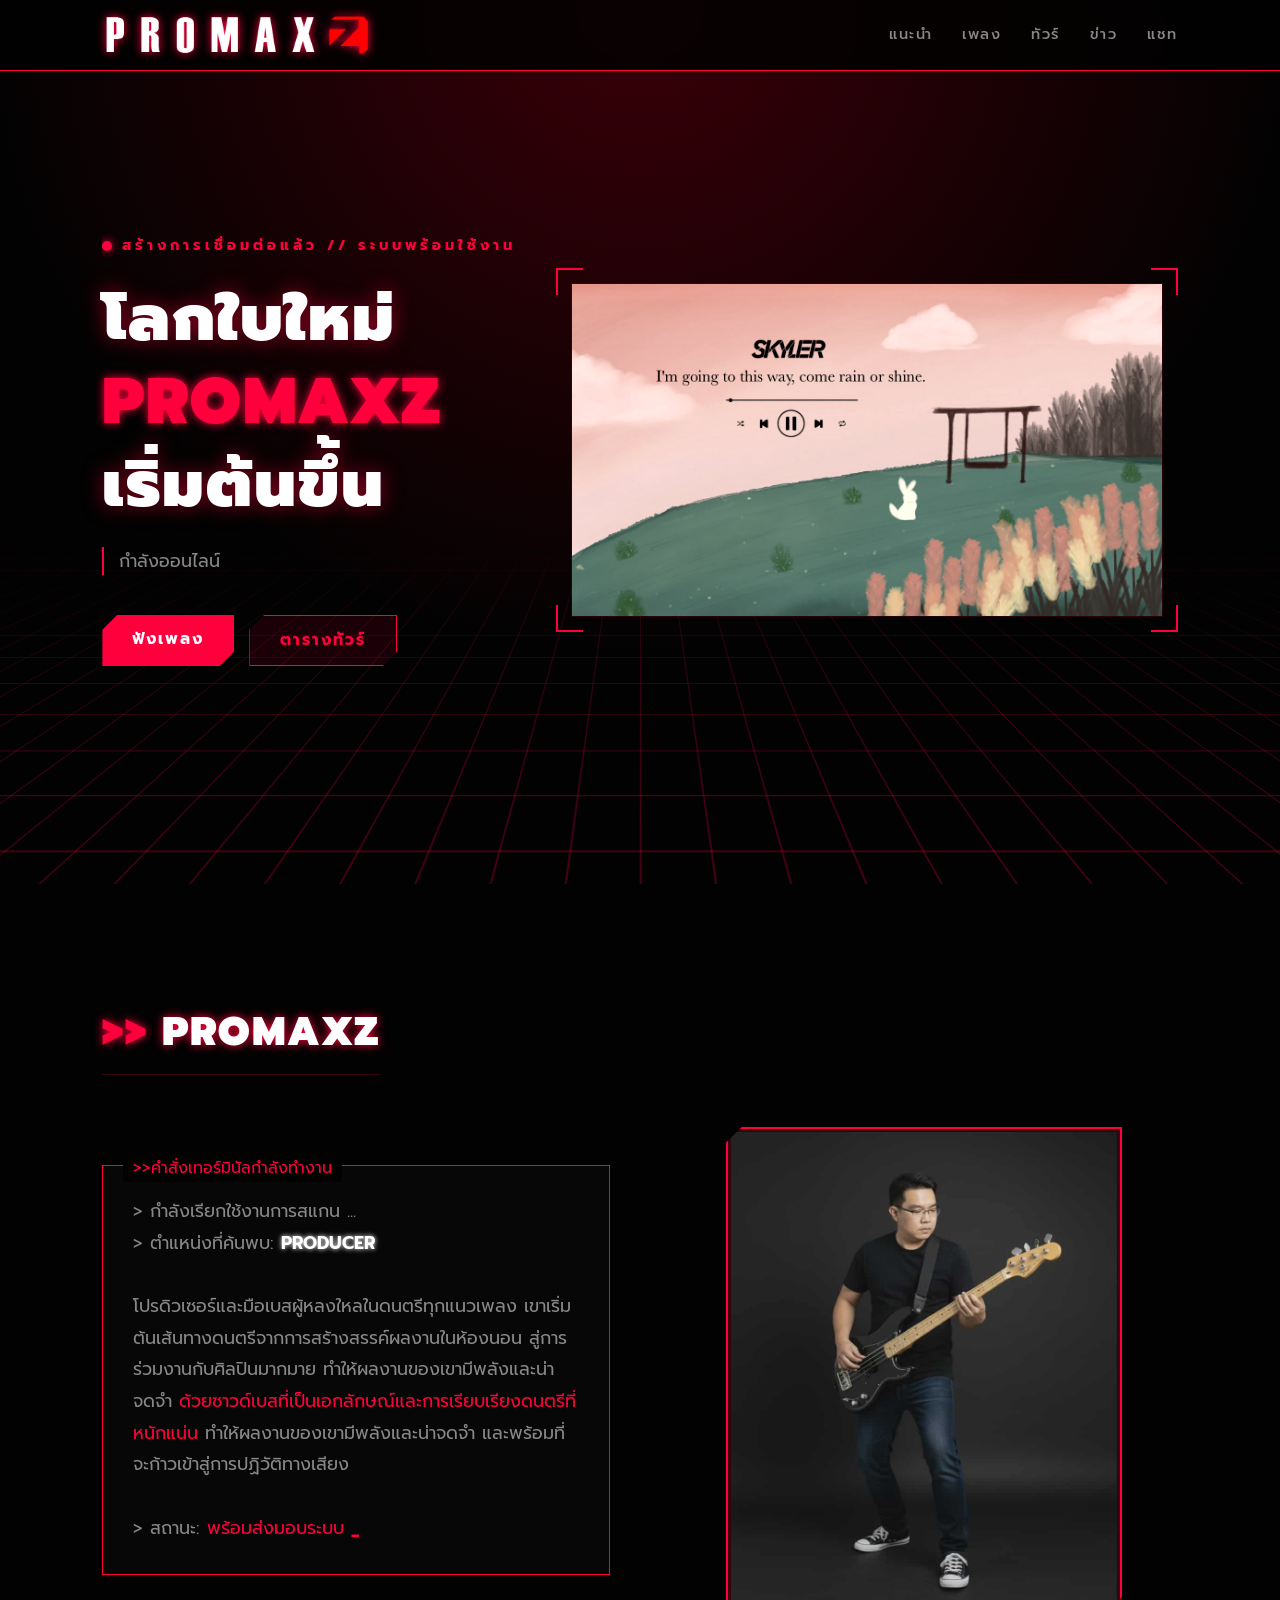
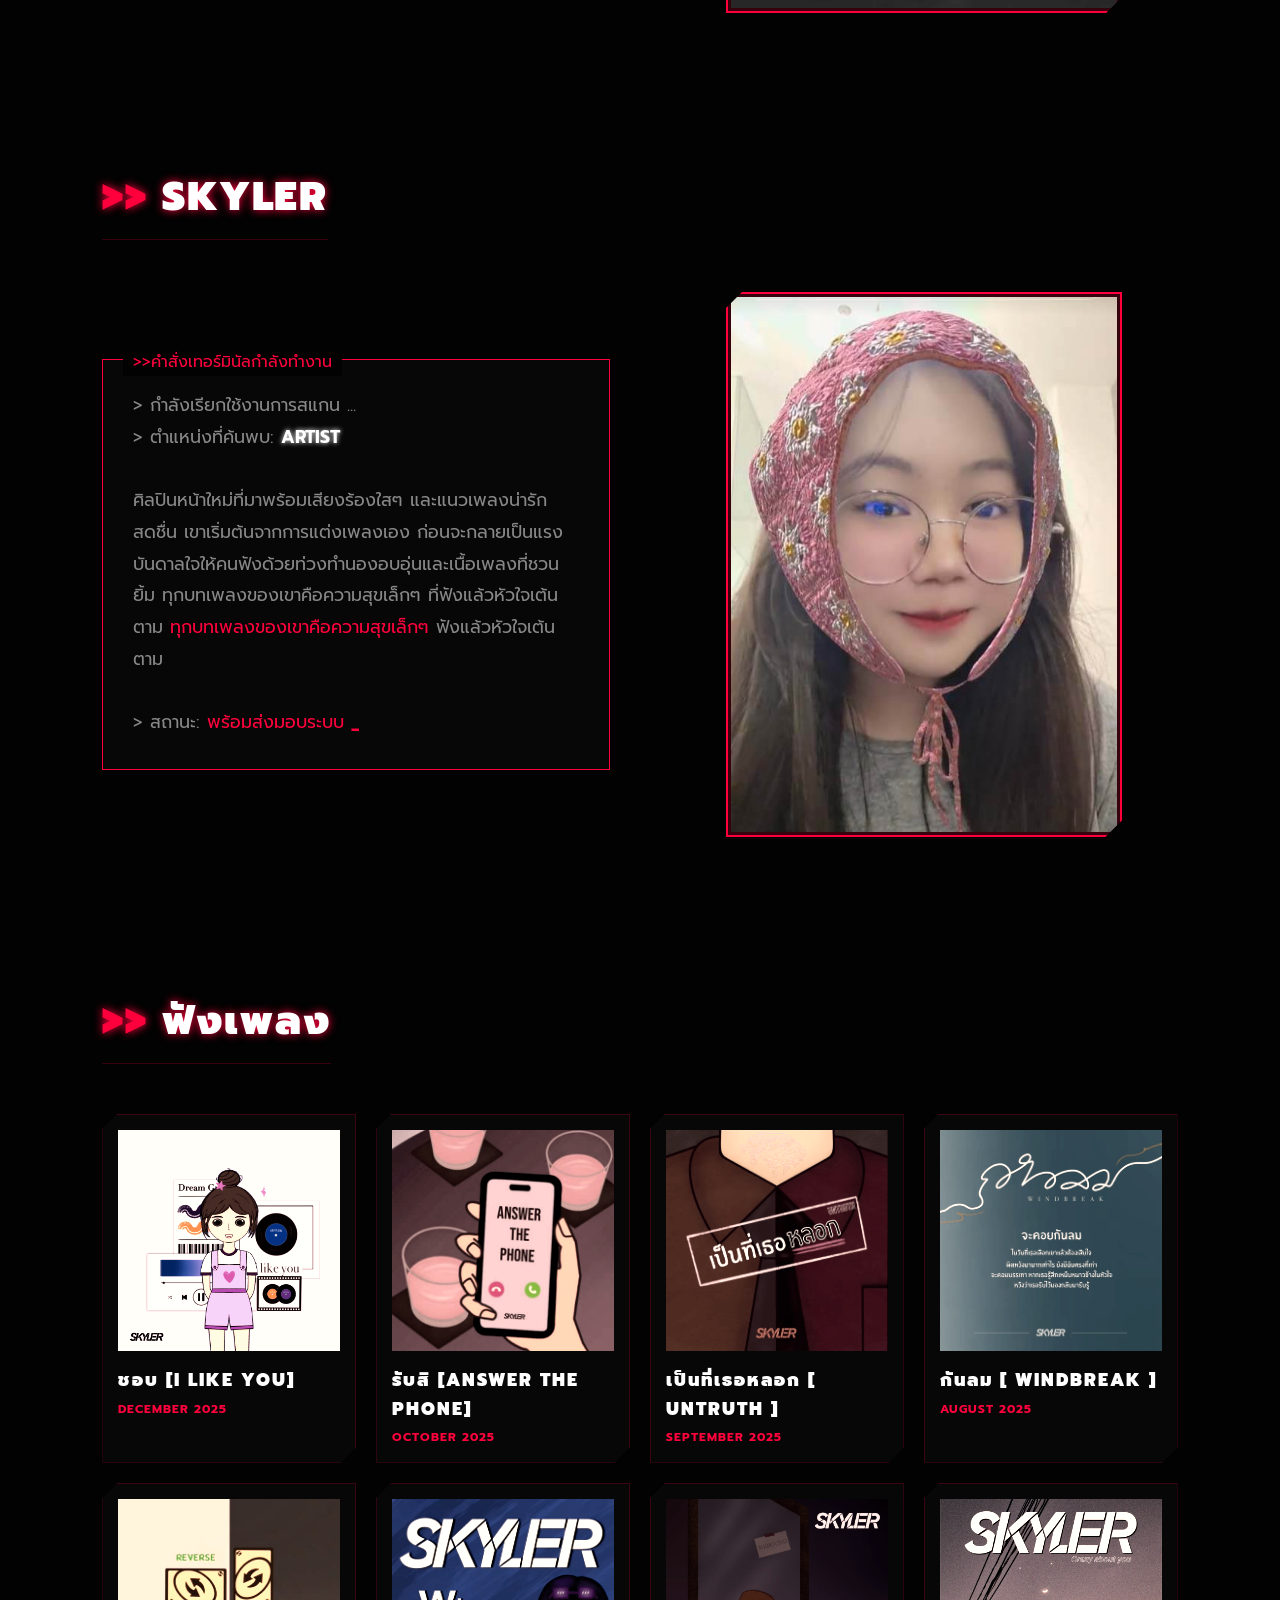
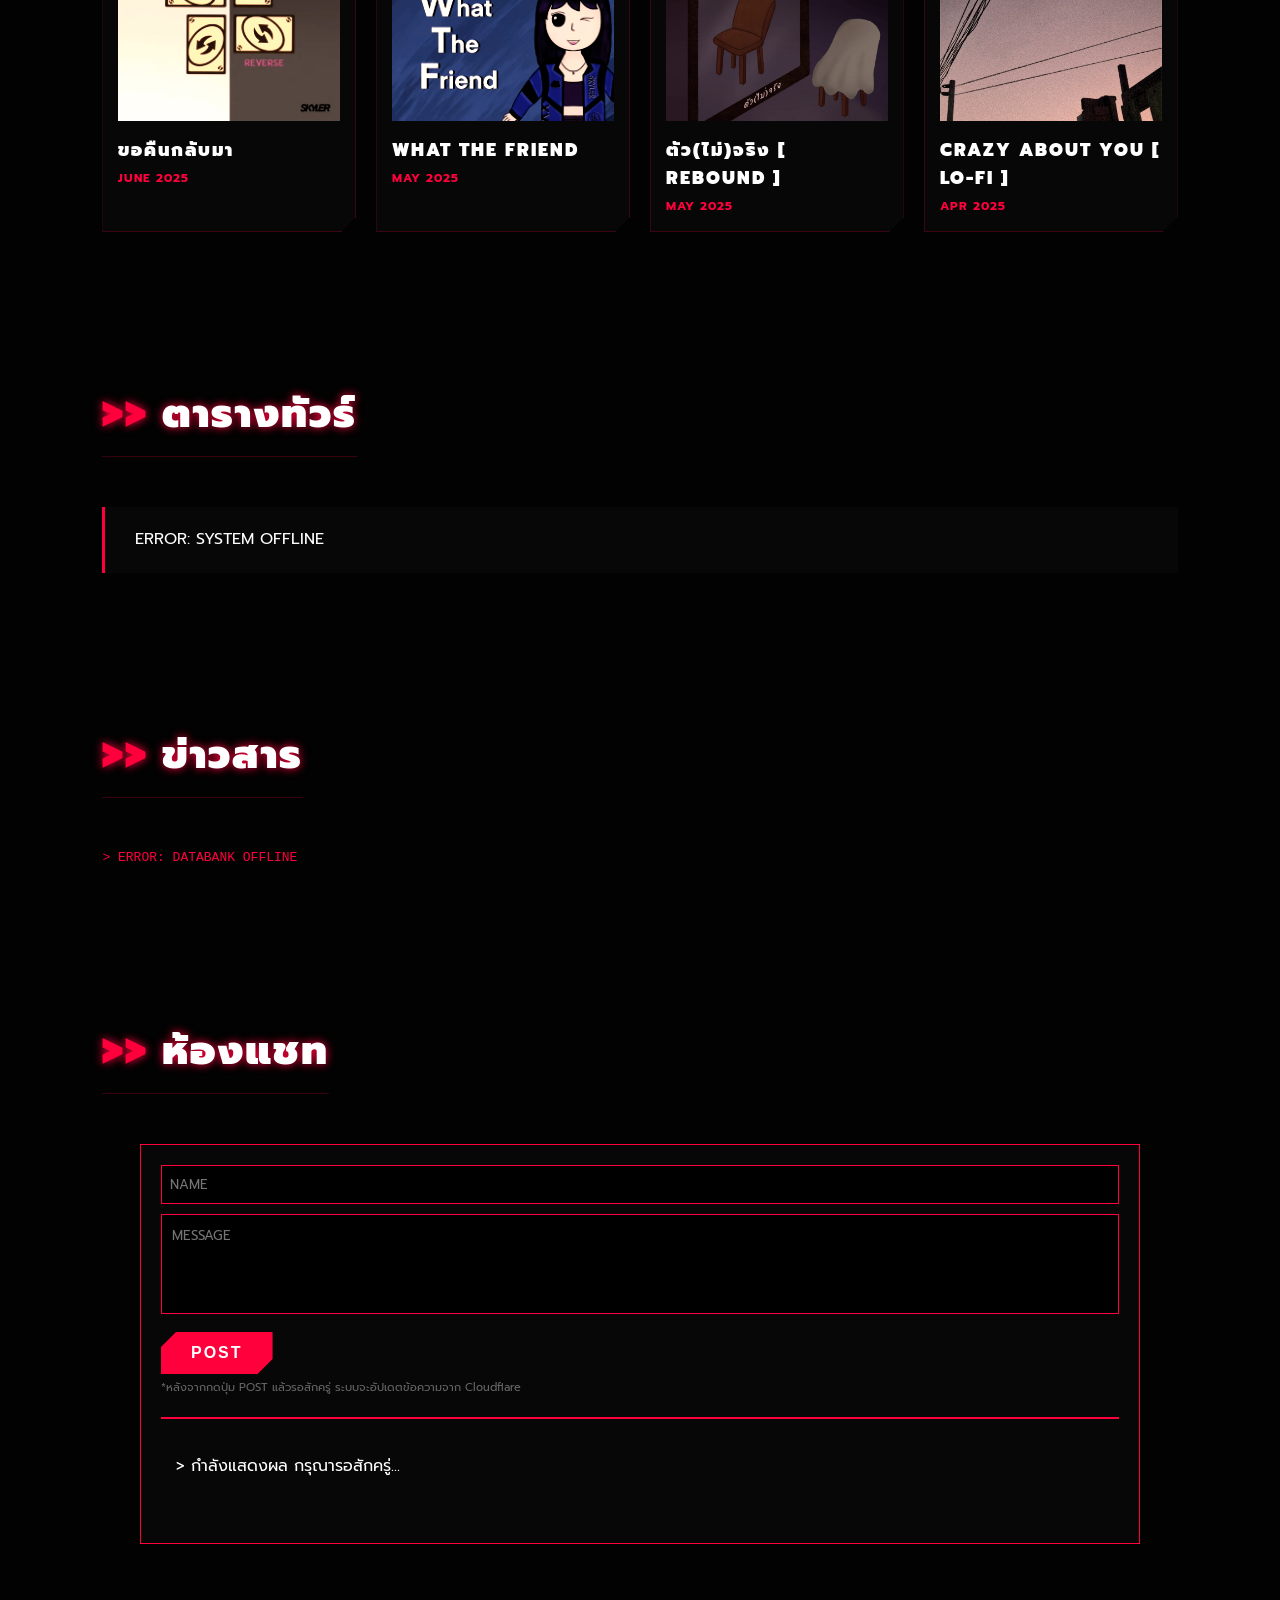
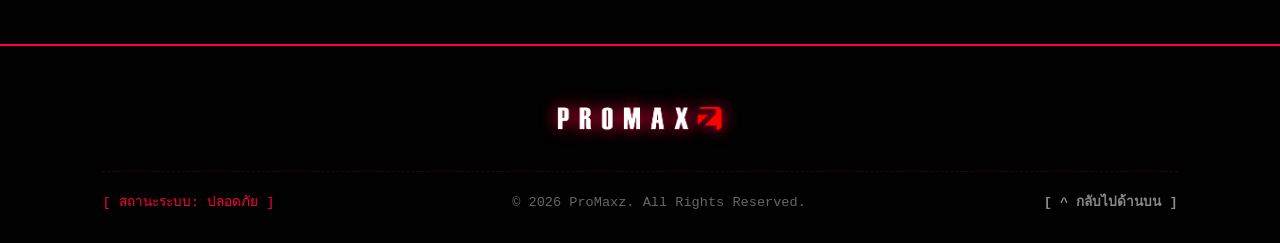
==== index.html @ 3d52fa88 "Update index.html" ====
<!DOCTYPE html>
<html lang="th">
<head>
 <meta charset="UTF-8">
 <meta name="viewport" content="width=device-width, initial-scale=1.0, maximum-scale=1.0, user-scalable=no">
 <title>ProMaxz | Home</title>
 <link rel="icon" href="assets/favicon.png" type="image/png" sizes="32x32">
 <link href="https://fonts.googleapis.com/css2?family=Prompt:wght@300;400;500;700;900&display=swap" rel="stylesheet">
 <style>
 /* ================= VARIABLES ================= */
 :root {
 --bg-void: #020202;
 --bg-panel: rgba(10, 10, 10, 0.7);
 --cyber-red: #FF003C;
 --cyber-red-dim: rgba(255, 0, 60, 0.2);
 --text-glow: #ffffff;
 --text-dim: #888888;
 --font-main: 'Prompt', sans-serif;
 }
 .text-red { color: var(--cyber-red); text-shadow: 0 0 10px var(--cyber-red); }
 
/* ================= RESET & BASE ================= */
 * { margin: 0; padding: 0; box-sizing: border-box; scroll-behavior: smooth; }
 
html, body {
 background-color: var(--bg-void); 
 color: var(--text-glow);
 font-family: var(--font-main); line-height: 1.6;
 background-image: radial-gradient(circle at 50% 0%, #3a0008 0%, var(--bg-void) 60%);
 background-attachment: fixed;
 word-wrap: break-word;
 word-break: break-word;
 }

 .main-container { overflow-x: hidden; width: 100%; position: relative; }
 h1, h2, h3, h4 { font-weight: 900; letter-spacing: 2px; text-transform: uppercase; }
 a { text-decoration: none; color: inherit; transition: 0.3s; }
 img { max-width: 100%; display: block; object-fit: cover; }

 /* ================= UTILITIES & BUTTONS ================= */
 .cyber-btn {
 display: inline-block; padding: 12px 30px; background: var(--cyber-red);
 color: #fff; font-weight: 700; font-size: 1rem; text-transform: uppercase;
 letter-spacing: 2px; cursor: pointer; position: relative; border: none;
 clip-path: polygon(15px 0, 100% 0, 100% calc(100% - 15px), calc(100% - 15px) 100%, 0 100%, 0 15px);
 transition: 0.3s;
 }
 .cyber-btn:disabled { opacity: 0.5; cursor: not-allowed; } 
 .cyber-btn:hover:not(:disabled) { background: #fff; color: var(--cyber-red); box-shadow: 0 0 15px var(--cyber-red); }
 
.cyber-btn-outline {
 background: rgba(255, 0, 60, 0.1); color: var(--cyber-red); border: 1px solid var(--cyber-red);
 clip-path: polygon(15px 0, 100% 0, 100% calc(100% - 15px), calc(100% - 15px) 100%, 0 100%, 0 15px);
 }
 .cyber-btn-outline:hover { background: var(--cyber-red); color: #fff; }

 .section-wrapper { padding: 100px 8% 50px; position: relative; z-index: 10; width: 100%; }
 
.sys-header {
 font-size: 2.5rem; color: #fff; margin-bottom: 50px;
 text-shadow: 0 0 10px var(--cyber-red); border-bottom: 1px solid var(--cyber-red-dim);
 padding-bottom: 10px; display: inline-block;
 }
 .sys-header::before { content: '>> '; color: var(--cyber-red); }

 /* ================= NAVBAR ================= */
 nav {
 position: fixed; top: 0; width: 100%; padding: 15px 8%;
 background: rgba(2, 2, 2, 0.85); border-bottom: 1px solid var(--cyber-red);
 display: flex; justify-content: space-between; align-items: center;
 z-index: 1000; backdrop-filter: blur(8px);
 }
 .logo { display: flex; align-items: center; }
 .logo img { height: 40px; width: auto; filter: drop-shadow(0 0 5px var(--cyber-red)); }
 .nav-links { display: flex; gap: 30px; }
 .nav-links a { font-weight: 500; font-size: 0.9rem; letter-spacing: 1.5px; color: var(--text-dim); }
 .nav-links a:hover { color: var(--cyber-red); text-shadow: 0 0 5px var(--cyber-red); }

 /* ================= HERO ================= */
 #hero {
 height: 100vh; display: flex; flex-direction: column; justify-content: center;
 padding: 0 8%; position: relative; z-index: 10;
 }
 .sys-status {
 color: var(--cyber-red); font-size: 0.9rem; font-weight: 700; letter-spacing: 4px;
 margin-bottom: 20px; display: flex; align-items: center; gap: 10px;
 }
 .sys-status::before {
 content: ''; width: 10px; height: 10px; background: var(--cyber-red);
 border-radius: 50%; box-shadow: 0 0 10px var(--cyber-red);
 animation: blink 1s infinite;
 }
 @keyframes blink { 0%, 100% { opacity: 1; } 50% { opacity: 0.3; } }
 
.hero-title {
 font-size: clamp(2.5rem, 5vw, 5rem); line-height: 1; margin-bottom: 20px;
 text-shadow: 0 0 20px rgba(255,0,60,0.5);
 }
 .hero-desc {
 color: var(--text-dim); max-width: 600px; margin-bottom: 40px;
 font-size: 1.1rem; border-left: 2px solid var(--cyber-red); padding-left: 15px;
 }

 /* ================= ABOUT ================= */
 .about-grid { display: grid; grid-template-columns: 1fr 1fr; gap: 60px; align-items: center; }
 .terminal-box {
 background: var(--bg-panel); border: 1px solid var(--cyber-red);
 padding: 30px; position: relative; font-family: monospace;
 backdrop-filter: blur(5px);
 }
 .terminal-box::before {
 content: '>>คำสั่งเทอร์มินัลกำลังทำงาน'; position: absolute; top: -10px; left: 20px;
 background: var(--bg-void); padding: 0 10px; color: var(--cyber-red); font-size: 1rem; font-weight: regular; font-family: var(--font-main);
 }
 .terminal-text { color: var(--text-dim); font-size: 1.1rem; line-height: 1.8; font-family: var(--font-main); }
 .terminal-text strong { color: #fff; text-shadow: 0 0 5px var(--text-glow); }
 .terminal-text .highlight { color: var(--cyber-red); }
 
.about-img {
 width: 100%; max-width: 400px; height: auto;
 display: block; margin: 0 auto; padding: 5px; 
 background: var(--cyber-red-dim); border: 2px solid var(--bg-void); 
 outline: 2px solid var(--cyber-red); outline-offset: -4px; 
 clip-path: polygon(20px 0, 100% 0, 100% calc(100% - 20px), calc(100% - 20px) 100%, 0 100%, 0 20px);
 transition: all 0.4s cubic-bezier(0.175, 0.885, 0.32, 1.275);
 }
 .about-img:hover {
 transform: translateY(-5px) scale(1.03);
 outline-color: #fff; box-shadow: 0 10px 20px -10px var(--cyber-red);
 }

 /* ================= MUSIC ================= */
 .music-grid { display: grid; grid-template-columns: repeat(4, 1fr); gap: 20px; }
 .data-card {
 background: var(--bg-panel); border: 1px solid var(--cyber-red-dim);
 padding: 15px; position: relative; transition: 0.3s;
 clip-path: polygon(15px 0, 100% 0, 100% calc(100% - 15px), calc(100% - 15px) 100%, 0 100%, 0 15px);
 backdrop-filter: blur(5px);
 }
 .data-card:hover { border-color: var(--cyber-red); box-shadow: 0 0 15px var(--cyber-red-dim); transform: translateY(-5px); }
 .data-img-wrap { position: relative; margin-bottom: 15px; overflow: hidden; }
 .data-img-wrap img { width: 100%; height: auto; aspect-ratio: 1/1; filter: contrast(1.2) sepia(0.3) hue-rotate(-20deg); transition: 0.5s; }
 .data-card:hover .data-img-wrap img { transform: scale(1.05); filter: none; }
 
.data-overlay {
 position: absolute; top: 0; left: 0; right: 0; bottom: 0;
 width: 100%; height: 100%; background: rgba(255,0,60,0.2); 
 opacity: 0; transition: 0.3s; backdrop-filter: blur(2px);
 }
 .data-overlay .cyber-btn {
 position: absolute; top: 50%; left: 50%; transform: translate(-50%, -50%); margin: 0;
 }
 .data-card:hover .data-overlay { opacity: 1; }
 .data-info h3 { font-size: 1.1rem; color: #fff; margin-bottom: 5px; } 
 .data-meta { color: var(--cyber-red); font-size: 0.75rem; font-weight: 700; letter-spacing: 1px; text-transform: uppercase; }

 /* ================= EVENTS ================= */
 .coord-list { display: flex; flex-direction: column; gap: 15px; }
 .coord-item {
 display: flex; justify-content: space-between; align-items: center;
 background: var(--bg-panel); border-left: 3px solid var(--cyber-red);
 padding: 20px 30px; transition: 0.3s; backdrop-filter: blur(5px);
 font-family: var(--font-main);
 }
 .coord-item:hover { background: rgba(255,0,60,0.2); box-shadow: inset 0 0 10px rgba(255,0,60,0.2); }
 .c-date { font-size: 1.5rem; font-weight: 900; color: var(--cyber-red); width: 120px; font-family: var(--font-main); }
 .c-details { flex: 1; }
 .c-title { font-size: 1.2rem; color: #fff; margin-bottom: 5px; font-weight: 900; font-family: var(--font-main); }
 .c-loc { color: var(--text-dim); font-size: 0.9rem; font-family: var(--font-main); }
 .c-status { font-family: monospace; color: var(--text-dim); }

 /* ================= NEWS / LOGS ================= */
 .log-grid { 
     display: flex; 
     flex-wrap: wrap; 
     gap: 30px; 
     align-items: flex-start; /* จัดเรียงการ์ดชิดด้านบนเสมอ ไม่ให้แถวยืดตามกัน */
 }

 .log-card {
     background: var(--bg-panel); 
     border: 1px solid var(--cyber-red); 
     padding: 20px; 
     width: calc(33.333% - 20px); /* กำหนดให้แสดงผลแถวละ 3 ใบ (ปรับเปลี่ยนได้ตามความกว้างหน้าจอ) */
     transition: 0.3s; 
     backdrop-filter: blur(5px);
     text-decoration: none; 
     display: flex; 
     flex-direction: column;
     box-sizing: border-box;
 }
 .log-card:hover { 
     border-color: #fff; 
     box-shadow: 0 10px 20px rgba(255, 0, 60, 0.3); 
     transform: translateY(-5px); 
 }
 .log-img { 
    width: auto;
    height: auto; 
    max-height: auto;
    object-fit: contain; 
    margin: 0 auto 20px auto;
    display: block;
    border: 1px solid rgba(255, 0, 60, 0.2); 
}
 .log-id { 
     font-family: monospace; 
     color: var(--cyber-red); 
     font-size: 0.85rem; 
     margin-bottom: 8px; 
     display: block; 
     font-weight: bold;
 }
 .log-title { 
     font-size: 1.5rem;
     margin-bottom: 12px; 
     color: #fff; 
     line-height: 1.3; 
     font-weight: 900;
 } 
 .log-desc { 
     color: var(--text-dim); 
     font-size: 0.95rem; 
     line-height: 1.5; 
     flex-grow: 1;
     word-break: normal;
     overflow-wrap: break-word;
 }

 /* ================= CHAT SECTION ================= */
 .chat-container {
 width: 100%; max-width: 1000px; height: auto; min-height: 400px;
 margin: 0 auto; background: var(--bg-panel); border: 1px solid var(--cyber-red);
 display: flex; flex-direction: column; backdrop-filter: blur(5px); 
 position: relative; padding-bottom: 20px;
 }
 .chat-header {
 background: rgba(255, 0, 60, 0.1); border-bottom: 1px solid var(--cyber-red-dim);
 padding: 10px 20px; font-family: monospace; color: var(--cyber-red);
 font-size: 0.85rem; display: flex; justify-content: space-between; font-weight: bold;
 }
 
 #chatBox > div:nth-child(odd) { background: rgba(255, 255, 255, 0.03); padding: 10px; border-radius: 4px; }
 #chatBox > div:nth-child(even) { background: transparent; padding: 10px; border-radius: 4px; }

 /* ================= FOOTER ================= */
 footer {
 margin-top: 50px; padding: 60px 8% 30px;
 background: rgba(2, 2, 2, 0.9); border-top: 2px solid var(--cyber-red);
 text-align: center; position: relative; z-index: 10;
 }
 .f-logo-center { margin-bottom: 40px; display: flex; justify-content: center; }
 .f-logo-center img { height: 25px; width: auto; filter: drop-shadow(0 0 8px var(--cyber-red)); }
 .sys-end {
 display: flex; justify-content: space-between; align-items: center;
 border-top: 1px dashed var(--cyber-red-dim); padding-top: 20px;
 color: #666; font-family: monospace; font-size: 0.85rem; flex-wrap: wrap; gap: 15px;
 }
 .sys-end span.status { color: var(--cyber-red); }
 .back-top { color: var(--text-dim); cursor: pointer; font-weight: bold; transition: 0.3s; }
 .back-top:hover { color: var(--cyber-red); text-shadow: 0 0 8px var(--cyber-red); }

 /* ================= ANIMATIONS & EFFECTS ================= */
 ::-webkit-scrollbar { width: 8px; }
 ::-webkit-scrollbar-track { background: var(--bg-void); border-left: 1px solid var(--cyber-red-dim); }
 ::-webkit-scrollbar-thumb { background: var(--cyber-red); border-radius: 4px; }
 ::-webkit-scrollbar-thumb:hover { background: #fff; box-shadow: 0 0 10px var(--cyber-red); }

 ::selection { background: var(--cyber-red); color: #fff; text-shadow: none; }
 ::-moz-selection { background: var(--cyber-red); color: #fff; text-shadow: none; }

 .coord-item { position: relative; overflow: hidden; }
 .coord-item::before {
 content: ''; position: absolute; top: 0; left: -100%; width: 50%; height: 100%;
 background: linear-gradient(90deg, transparent, rgba(255, 0, 60, 0.4), transparent);
 transform: skewX(-20deg); transition: 0.5s; z-index: 1; pointer-events: none;
 }
 .coord-item:hover::before { left: 150%; transition: 0.7s ease-in-out; }

 .terminal-text::after {
 content: ' _'; display: inline-block; color: var(--cyber-red); font-weight: bold;
 animation: terminalBlink 1s step-end infinite;
 }
 @keyframes terminalBlink { 0%, 100% { opacity: 1; } 50% { opacity: 0; } }

 .sys-header { transition: 0.2s; }
 .sys-header:hover {
 animation: glitch-skew 0.3s cubic-bezier(0.25, 0.46, 0.45, 0.94) both infinite;
 color: #fff; text-shadow: -2px 0 var(--cyber-red), 2px 0 #0ff;
 }
 @keyframes glitch-skew {
 0% { transform: skew(0deg); }
 20% { transform: skew(-5deg); }
 40% { transform: skew(5deg); }
 60% { transform: skew(-2deg); }
 80% { transform: skew(2deg); }
 100% { transform: skew(0deg); }
 }

 .hero-title .text-red { animation: neon-flicker 4s infinite alternate; }
 @keyframes neon-flicker {
 0%, 19%, 21%, 23%, 25%, 54%, 56%, 100% { text-shadow: 0 0 5px var(--cyber-red), 0 0 10px var(--cyber-red), 0 0 20px var(--cyber-red); opacity: 1; }
 20%, 24%, 55% { text-shadow: none; opacity: 0.5; }
 }

 .data-card:hover .data-img-wrap img, .log-card:hover .log-img {
 animation: rgb-split 0.3s cubic-bezier(0.25, 0.46, 0.45, 0.94) both;
 }
 @keyframes rgb-split {
 0% { filter: drop-shadow(0 0 0 transparent) drop-shadow(0 0 0 transparent); }
 50% { filter: drop-shadow(-5px 0 0 rgba(255,0,60,0.8)) drop-shadow(5px 0 0 rgba(0,255,255,0.8)); transform: scale(1.05) translate(2px, -2px); }
 100% { filter: drop-shadow(0 0 0 transparent) drop-shadow(0 0 0 transparent); transform: scale(1.05) translate(0, 0); }
 }

 .data-img-wrap::after {
 content: ''; position: absolute; top: 0; left: 0; width: 100%; height: 2px;
 background: rgba(255, 0, 0, 0.8); box-shadow: 0 0 10px rgb(255, 0, 0);
 opacity: 0; pointer-events: none; transition: opacity 0.3s;
 }
 .data-card:hover .data-img-wrap::after { opacity: 1; animation: scanline-vertical 1.5s linear infinite; }
 @keyframes scanline-vertical { 0% { top: 0%; } 100% { top: 100%; } }

 .cyber-btn { overflow: hidden; } 
 .cyber-btn::before {
 content: ''; position: absolute; top: 0; left: -150%; width: 50%; height: 100%;
 background: rgba(255, 255, 255, 0.3); transform: skewX(-25deg); transition: left 0.5s ease-in-out; pointer-events: none; 
 }
 .cyber-btn:hover::before { left: 150%; }

 #hero { position: relative; overflow: hidden; }
 #hero::after {
 content: ''; position: absolute; bottom: 0; left: -50%; width: 200%; height: 60%;
 background-image: linear-gradient(rgba(255, 0, 60, 0.3) 1px, transparent 1px), linear-gradient(90deg, rgba(255, 0, 60, 0.3) 1px, transparent 1px);
 background-size: 40px 40px; transform: perspective(500px) rotateX(60deg); animation: moveGrid 2s linear infinite; 
 z-index: -1; pointer-events: none; -webkit-mask-image: linear-gradient(to top, rgba(0,0,0,1), transparent); mask-image: linear-gradient(to top, rgba(0,0,0,1), transparent);
 }
 @keyframes moveGrid { 0% { transform: perspective(500px) rotateX(60deg) translateY(0); } 100% { transform: perspective(500px) rotateX(60deg) translateY(40px); } }

 .data-card, .log-card { transition: transform 0.4s cubic-bezier(0.175, 0.885, 0.32, 1.275), box-shadow 0.4s; transform-style: preserve-3d; }
 .data-card:hover, .log-card:hover { transform: translateY(-10px) scale(1.02) perspective(1000px) rotateX(2deg) rotateY(-2deg); box-shadow: -5px 15px 25px rgba(255, 0, 60, 0.2); z-index: 2; }

 .data-img-wrap::before {
 content: ''; position: absolute; top: 15px; left: 15px; right: 15px; bottom: 15px; border: 2px solid transparent;
 background: linear-gradient(to right, #fff 2px, transparent 2px) 0 0, linear-gradient(to right, #fff 2px, transparent 2px) 0 100%, linear-gradient(to left, #fff 2px, transparent 2px) 100% 0, linear-gradient(to left, #fff 2px, transparent 2px) 100% 100%, linear-gradient(to bottom, #fff 2px, transparent 2px) 0 0, linear-gradient(to bottom, #fff 2px, transparent 2px) 100% 0, linear-gradient(to top, #fff 2px, transparent 2px) 0 100%, linear-gradient(to top, #fff 2px, transparent 2px) 100% 100%;
 background-repeat: no-repeat; background-size: 20px 20px; opacity: 0; transform: scale(1.2); transition: 0.3s cubic-bezier(0.175, 0.885, 0.32, 1.275); z-index: 5; pointer-events: none;
 }
 .data-card:hover .data-img-wrap::before { opacity: 1; transform: scale(1); }

 .sys-status { display: inline-flex; overflow: hidden; white-space: nowrap; animation: typingStatus 2.5s steps(40, end); }
 @keyframes typingStatus { from { max-width: 0; opacity: 0; } to { max-width: 100%; opacity: 1; } }

 .data-card:hover .data-meta { animation: metaGlitch 0.2s linear infinite; }
 @keyframes metaGlitch {
 0% { opacity: 1; transform: translate(0); color: var(--cyber-red); }
 20% { opacity: 0.8; transform: translate(-2px, 1px); color: #0ff; }
 40% { opacity: 1; transform: translate(2px, -1px); color: var(--cyber-red); }
 60% { opacity: 0.9; transform: translate(-1px, 2px); color: #fff; }
 80% { opacity: 1; transform: translate(1px, -2px); color: var(--cyber-red); }
 100% { opacity: 1; transform: translate(0); color: var(--cyber-red); }
 }

 /* ================= LAYOUT & HUD CORNERS ================= */
 .hero-content-wrapper { display: flex; justify-content: space-between; align-items: center; width: 100%; gap: 40px; }
 .hero-text-side { flex: 1; }
 .hero-banner-side { flex: 0 1 auto; display: flex; justify-content: flex-end; }

 .banner-frame.hud-corners { position: relative; display: inline-block; padding: 15px; transition: all 0.4s cubic-bezier(0.175, 0.885, 0.32, 1.275); }
 .banner-frame.hud-corners img {
 display: block; max-width: 720px; width: 100%; height: auto; border: 1px solid var(--cyber-red-dim);
 filter: grayscale(40%) contrast(1.2); transition: 0.4s ease;
 }
 .banner-frame.hud-corners:hover { transform: translateY(-10px) scale(1.02); }
 .banner-frame.hud-corners:hover img { filter: grayscale(0%) contrast(1.1); border-color: var(--cyber-red); box-shadow: 0 10px 30px rgba(255, 0, 60, 0.2); }

 .banner-frame.hud-corners::before, .banner-frame.hud-corners::after, .banner-frame.hud-corners .corners-inner::before, .banner-frame.hud-corners .corners-inner::after {
 content: ''; position: absolute; width: 25px; height: 25px; border: 2px solid var(--cyber-red); transition: 0.3s;
 }
 .banner-frame.hud-corners::before { top: 0; left: 0; border-right: none; border-bottom: none; }
 .banner-frame.hud-corners::after { top: 0; right: 0; border-left: none; border-bottom: none; }
 .banner-frame.hud-corners .corners-inner::before { bottom: 0; left: 0; border-right: none; border-top: none; }
 .banner-frame.hud-corners .corners-inner::after { bottom: 0; right: 0; border-left: none; border-top: none; }
 .banner-frame.hud-corners:hover::before { top: -5px; left: -5px; border-color: #fff; }
 .banner-frame.hud-corners:hover::after { top: -5px; right: -5px; border-color: #fff; }
 .banner-frame.hud-corners:hover .corners-inner::before { bottom: -5px; left: -5px; border-color: #fff; }
 .banner-frame.hud-corners:hover .corners-inner::after { bottom: -5px; right: -5px; border-color: #fff; }

 /* ================= RESPONSIVE ================= */
 @media (max-width: 1200px) {
 .music-grid, .log-grid { grid-template-columns: repeat(2, 1fr); }
 .about-grid { grid-template-columns: 1fr; }
 .coord-item { flex-direction: column; align-items: flex-start; gap: 15px; }
 .c-date { width: auto; }
 .cyber-btn { align-self: flex-start; }
 }

 @media (max-width: 768px) {
 nav { padding: 15px 5%; flex-direction: column; gap: 15px; }
 .nav-links { flex-wrap: wrap; justify-content: center; gap: 15px; }
 .section-wrapper { padding: 80px 5% 40px; }
 .hero-title { font-size: 2.2rem; }
 .sys-header { font-size: 1.5rem; display: block; max-width: 100%; }
 .sys-status { flex-wrap: wrap; line-height: 1.4; letter-spacing: 1px; font-size: 0.8rem;}
 .terminal-box { padding: 20px 15px; }
 .terminal-box::before { font-size: 1rem; top: -8px; left: 10px; max-width: 90%; }
 .music-grid, .log-grid { grid-template-columns: 1fr; }
 .sys-end { flex-direction: column; text-align: center; justify-content: center; }
 .chat-container { height: 450px; }
 #chatBox { height: 300px !important; overflow-y: auto !important; }
 
 #hero { height: auto; min-height: 100vh; padding-top: 120px; padding-bottom: 50px; }
 .hero-content-wrapper { flex-direction: column; text-align: center; gap: 50px; }
 .hero-text-side { display: flex; flex-direction: column; align-items: center; }
 .sys-status { justify-content: center; }
 .hero-banner-side { width: 100%; justify-content: center; }
 }
 
 </style>
</head>
<body>

<div class="main-container">

 <nav>
 <div class="logo">
 <a href="index.html"><img src="assets/main_logo.png" alt="ProMaxz Logo"></a>
 </div>
 <div class="nav-links">
 <a href="#about">แนะนำ</a>
 <a href="#music">เพลง</a>
 <a href="#events">ทัวร์</a>
 <a href="#news">ข่าว</a>
 <a href="#chat">แชท</a>
 </div>
 </nav>

 <header id="hero">
 <div class="hero-content-wrapper">
 <div class="hero-text-side">
 <div class="sys-status">สร้างการเชื่อมต่อแล้ว // ระบบพร้อมใช้งาน</div>
 <h1 class="hero-title" style="line-height: 1.3;">โลกใบใหม่<br><span class="text-red">PROMAXZ</span><br>เริ่มต้นขึ้น
</h1>
 <p class="hero-desc">กำลังออนไลน์</p>
 <div style="display: flex; gap: 15px; flex-wrap: wrap;">
 <a href="#music" class="cyber-btn">ฟังเพลง</a>
 <a href="#events" class="cyber-btn cyber-btn-outline">ตารางทัวร์</a>
 </div>
 </div>
 <div class="hero-banner-side">
 <div class="banner-frame hud-corners">
 <div class="corners-inner">
 <img src="assets/slideshow-1.jpg" alt="Hero Banner" style="cursor: pointer;" onclick="openModal(this.src)">
 </div>
 </div>
 </div>
 </div>
 </header>

 <section id="about" class="section-wrapper">
 <h2 class="sys-header">ProMaxz</h2>
 <div class="about-grid">
 <div class="terminal-box">
 <p class="terminal-text">
 > กำลังเรียกใช้งานการสแกน ...<br>
 > ตำแหน่งที่ค้นพบ: <strong>PRODUCER</strong><br><br>
 โปรดิวเซอร์และมือเบสผู้หลงใหลในดนตรีทุกแนวเพลง เขาเริ่มต้นเส้นทางดนตรีจากการสร้างสรรค์ผลงานในห้องนอน สู่การร่วมงานกับศิลปินมากมาย ทำให้ผลงานของเขามีพลังและน่าจดจำ <span class="highlight">ด้วยซาวด์เบสที่เป็นเอกลักษณ์และการเรียบเรียงดนตรีที่หนักแน่น</span>
 ทำให้ผลงานของเขามีพลังและน่าจดจำ และพร้อมที่จะก้าวเข้าสู่การปฏิวัติทางเสียง<br><br>
 > สถานะ: <span class="highlight">พร้อมส่งมอบระบบ</span>
 </p>
 </div>
 <div>
 <img src="assets/artist-profile.jpg" class="about-img" alt="Cyber Artist">
 </div>
 </div>
 </section>

 <section id="about2" class="section-wrapper">
 <h2 class="sys-header">SKYLER</h2>
 <div class="about-grid">
 <div class="terminal-box">
 <p class="terminal-text">
 > กำลังเรียกใช้งานการสแกน ...<br>
 > ตำแหน่งที่ค้นพบ: <strong>ARTIST</strong><br><br>
 ศิลปินหน้าใหม่ที่มาพร้อมเสียงร้องใสๆ และแนวเพลงน่ารักสดชื่น เขาเริ่มต้นจากการแต่งเพลงเอง ก่อนจะกลายเป็นแรงบันดาลใจให้คนฟังด้วยท่วงทำนองอบอุ่นและเนื้อเพลงที่ชวนยิ้ม ทุกบทเพลงของเขาคือความสุขเล็กๆ ที่ฟังแล้วหัวใจเต้นตาม <span class="highlight">ทุกบทเพลงของเขาคือความสุขเล็กๆ</span>
 ฟังแล้วหัวใจเต้นตาม<br><br>
 > สถานะ: <span class="highlight">พร้อมส่งมอบระบบ</span>
 </p>
 </div>
 <div>
 <img src="assets/fha.jpg" class="about-img" alt="Cyber Artist">
 </div>
 </div>
 </section>

 <section id="music" class="section-wrapper">
 <h2 class="sys-header">ฟังเพลง</h2>
 <div class="music-grid">
 
 <div class="data-card">
 <div class="data-img-wrap">
 <img src="assets/single8.png" alt="Track 08">
 <div class="data-overlay">
 <a href="https://www.youtube.com/watch?v=X5Al7c9Mh1Y" target="_blank" class="cyber-btn">PLAY</a>
 </div>
 </div>
 <div class="data-info">
 <h3>ชอบ [I like You]</h3>
 <div class="data-meta">December 2025</div>
 </div>
 </div>

 <div class="data-card">
 <div class="data-img-wrap">
 <img src="assets/single7.jpg" alt="Track 07">
 <div class="data-overlay">
 <a href="https://www.youtube.com/watch?v=-2qzIjikJ4A" target="_blank" class="cyber-btn">PLAY</a>
 </div>
 </div>
 <div class="data-info">
 <h3>รับสิ [Answer The Phone]</h3>
 <div class="data-meta">October 2025</div>
 </div>
 </div>

 <div class="data-card">
 <div class="data-img-wrap">
 <img src="assets/single6.png" alt="Track 06">
 <div class="data-overlay">
 <a href="https://www.youtube.com/watch?v=KQhgmYOJnjg" target="_blank" class="cyber-btn">PLAY</a>
 </div>
 </div>
 <div class="data-info">
 <h3>เป็นที่เธอหลอก [ Untruth ]</h3>
 <div class="data-meta">September 2025</div>
 </div>
 </div>

 <div class="data-card">
 <div class="data-img-wrap">
 <img src="assets/single5.png" alt="Track 05">
 <div class="data-overlay">
 <a href="https://www.youtube.com/watch?v=LNYqI4PIsag" target="_blank" class="cyber-btn">PLAY</a>
 </div>
 </div>
 <div class="data-info">
 <h3>กันลม [ Windbreak ]</h3>
 <div class="data-meta">August 2025</div>
 </div>
 </div>

 <div class="data-card">
 <div class="data-img-wrap">
 <img src="assets/single-4.jpg" alt="Track 04">
 <div class="data-overlay">
 <a href="https://www.youtube.com/watch?v=OOxyM867sjQ" target="_blank" class="cyber-btn">PLAY</a>
 </div>
 </div>
 <div class="data-info">
 <h3>ขอคืนกลับมา</h3>
 <div class="data-meta">June 2025</div>
 </div>
 </div>

 <div class="data-card">
 <div class="data-img-wrap">
 <img src="assets/single3.jpg" alt="Track 03">
 <div class="data-overlay">
 <a href="https://www.youtube.com/watch?v=GR9_-Gix3iQ" target="_blank" class="cyber-btn">PLAY</a>
 </div>
 </div>
 <div class="data-info">
 <h3>What The Friend</h3>
 <div class="data-meta">May 2025</div>
 </div>
 </div>

 <div class="data-card">
 <div class="data-img-wrap">
 <img src="assets/single2.jpg" alt="Track 02">
 <div class="data-overlay">
 <a href="https://www.youtube.com/watch?v=UsLJ7TTA8Ck" target="_blank" class="cyber-btn">PLAY</a>
 </div>
 </div>
 <div class="data-info">
 <h3>ตัว(ไม่)จริง [ Rebound ]</h3>
 <div class="data-meta">May 2025</div>
 </div>
 </div>

 <div class="data-card">
 <div class="data-img-wrap">
 <img src="assets/single1.jpg" alt="Track 01">
 <div class="data-overlay">
 <a href="https://www.youtube.com/watch?v=CayLo8s1aXQ" target="_blank" class="cyber-btn">PLAY</a>
 </div>
 </div>
 <div class="data-info">
 <h3>Crazy About You [ Lo-Fi ]</h3>
 <div class="data-meta">Apr 2025</div>
 </div>
 </div>

 </div>
 </section>

 <section id="events" class="section-wrapper">
    <h2 class="sys-header">ตารางทัวร์</h2>
    <div class="coord-list" id="event-container">
        <div style="color: var(--cyber-red); font-family: monospace; text-align: center; padding: 30px;">
            > กำลังค้นหาข้อมูล กรุณารอสักครู่...
        </div>
    </div>
 </section>

 <section id="news" class="section-wrapper">
    <h2 class="sys-header">ข่าวสาร</h2>
    <div class="log-grid" id="news-container">
        <div style="color: var(--cyber-red); font-family: monospace;">> กำลังโหลดข่าว กรุณารอสักครู่...</div>
    </div>
</section>

 <section id="chat" class="section-wrapper">
 <h2 class="sys-header">ห้องแชท</h2>
 <div class="chat-container" style="padding: 20px;">
 <!-- ส่วนพิมพ์ข้อความ -->
 <div class="input-area" style="border-bottom: 2px solid #FF003C; padding-bottom: 20px; margin-bottom: 20px;">
 
 <!-- ช่องใส่รหัสสำหรับ Admin (เอากลับมาแล้ว) -->
 <div id="adminPanel" style="display:none; margin-bottom:10px;">
    <input type="password" id="adminPass" placeholder="ENTER_ACCESS_CODE" style="width:100%; background:#000; border:1px solid #FF003C; color:#FF003C; padding:8px; font-family: 'Prompt', sans-serif;">
 </div>
 
 <input type="text" id="chatName" placeholder="NAME" style="width:100%; background:#000; border:1px solid #FF003C; color:#fff; padding:8px; margin-bottom:10px; font-family: 'Prompt', sans-serif;">
 <textarea id="chatMsg" placeholder="MESSAGE" style="width:100%; height:100px; background:#000; border:1px solid #FF003C; color:#fff; padding:10px; resize:none; box-sizing:border-box; outline:none; font-family: 'Prompt', sans-serif;"></textarea>
 
 <button id="postBtn" onclick="postMsg()" class="cyber-btn" style="margin-top:10px;">POST</button>
 <p style="font-size: 0.7rem; color: #666; margin-top: 5px; font-family: 'Prompt', sans-serif;">*หลังจากกดปุ่ม POST แล้วรอสักครู่ ระบบจะอัปเดตข้อความจาก Cloudflare</p>
 </div>

 <!-- ส่วนแสดงผลข้อความ -->
 <div id="chatBox" style="padding:15px; overflow-y:visible; height:auto; font-family:'Prompt', sans-serif; color:#fff;">
 > กำลังแสดงผล กรุณารอสักครู่...
 </div>
 </div>
 </section>

 <footer>
 <div class="f-logo-center">
 <img src="assets/main_logo.png" alt="ProMaxz Logo">
 </div>
 <div class="sys-end">
 <span class="status">[ สถานะระบบ: ปลอดภัย ]</span>
 <span>&copy; 2026 ProMaxz. All Rights Reserved.</span>
 <a href="#hero" class="back-top">[ ^ กลับไปด้านบน ]</a>
 </div>
 </footer>

</div>
<!-- Lightbox Modal สำหรับขยายภาพ (คลิกพื้นที่ว่างเพื่อปิด) -->
<div id="imageModal" onclick="closeModal()" style="display:none; position:fixed; z-index:9999; top:0; left:0; width:100%; height:100%; background:rgba(0,0,0,0.9); justify-content:center; align-items:center; backdrop-filter: blur(5px); cursor:pointer;">
    <!-- ใส่ onclick="event.stopPropagation()" เพื่อป้องกันไม่ให้คลิกโดนรูปแล้วรูปปิดตาม -->
    <img id="modalImg" onclick="event.stopPropagation()" style="max-width:90%; max-height:85vh; border:2px solid var(--cyber-red); box-shadow:0 0 30px var(--cyber-red); cursor:default;">
</div>
<script>
    const API_URL = '/api'; 

    // ==========================================
    // ส่วนที่ 1: ระบบตารางทัวร์ (EVENTS)
    // ==========================================
    async function loadTour() {
        const container = document.getElementById('event-container');
        try {
            const res = await fetch(API_URL + '/events');
            const data = await res.json();
            
            if(data && data.length > 0) {
                container.innerHTML = data.map(event => {
                    // เช็คว่าลิงก์มีค่าไหม และไม่ใช่เครื่องหมาย - หรือเว้นว่าง
                    let isValidLink = event.link && event.link.trim() !== '' && event.link.trim() !== '-';
                    
                    // ถ้าลิงก์จริงให้โชว์ปุ่ม ACCESS ถ้าไม่มีให้โชว์ปุ่มเทาๆ กดไม่ได้
                    let linkBtn = isValidLink 
                        ? `<a href="${event.link}" target="_blank" class="cyber-btn">ACCESS</a>`
                        : `<button class="cyber-btn" disabled style="opacity: 0.3; cursor: not-allowed; border: 1px solid var(--cyber-red-dim); background: transparent; color: #888;">UNAVAILABLE</button>`;

                    return `
                    <div class="coord-item">
                        <div class="c-date">${event.date}</div>
                        <div class="c-details">
                            <h3 class="c-title">${event.title}</h3>
                            <div class="c-loc">${event.location}</div>
                        </div>
                        <div style="display:flex; align-items:center;">
                            ${linkBtn}
                        </div>
                    </div>
                    `;
                }).join('');
            } else {
                container.innerHTML = '<div class="coord-item">ERROR: NO TARGETS FOUND</div>';
            }
        } catch(e) { 
            container.innerHTML = '<div class="coord-item">ERROR: SYSTEM OFFLINE</div>'; 
        }
    }

    // ==========================================
    // ส่วนที่ 2: ระบบดึงข้อมูลข่าว (NEWS)
    // ==========================================
    async function loadNews() {
        const container = document.getElementById('news-container');
        try {
            const res = await fetch(API_URL + '/news');
            const data = await res.json();
            
            if(data && data.length > 0) {
                container.innerHTML = data.map(news => {
                    // เช็คลิงก์ของหน้าข่าว (ถ้าคุณเพิ่มระบบใส่ลิงก์เข้ามาแล้ว)
                    let isValidLink = news.link && news.link.trim() !== '' && news.link.trim() !== '-';
                    
                    // สลับ Tag ถ้ามีลิงก์ให้เป็น <a> ถาไม่มีให้เป็น <div> ธรรมดา
                    let tag = isValidLink ? 'a' : 'div';
                    let hrefAttr = isValidLink ? `href="${news.link}"` : '';
                    let cursorStyle = isValidLink ? 'cursor: pointer;' : 'cursor: default;';
                    let readMoreText = isValidLink ? `<span style="color: var(--cyber-red); font-size: 0.85rem; font-weight: bold; margin-top: 15px; display: block;">[ READ MORE >> ]</span>` : '';

                    return `
                    <div style="display: flex; flex-direction: column;">
                        <${tag} ${hrefAttr} class="log-card" style="text-decoration: none; ${cursorStyle}">
                            <img src="${news.img_url}" class="log-img" alt="News Image" onerror="this.src='assets/main_logo.png'">
                            <span class="log-id">LOG_ID: ${news.log_id}</span>
                            <h3 class="log-title">${news.title}</h3>
                            <p class="log-desc">${news.description}</p>
                            ${readMoreText}
                        </${tag}>
                    </div>
                    `;
                }).join('');
            } else {
                container.innerHTML = '<div style="color:#888; font-family: monospace;">> NO LOGS FOUND.</div>';
            }
        } catch(e) { 
            container.innerHTML = '<div style="color:var(--cyber-red); font-family: monospace;">> ERROR: DATABANK OFFLINE</div>'; 
        }
    }

    // ==========================================
    // ส่วนที่ 3: ระบบแชท (NEXUS_COMM)
    // ==========================================
    async function loadMessages() {
        try {
            const res = await fetch(API_URL + '/chat');
            const data = await res.json();
            
            document.getElementById('chatBox').innerHTML = data.map(r => {
                const date = new Date(r.timestamp);
                const dateStr = date.toLocaleDateString('th-TH', { day: '2-digit', month: '2-digit', year: '2-digit' });
                const timeStr = date.toLocaleTimeString('th-TH', { hour: '2-digit', minute: '2-digit' });
                
                return `
                <div style="margin-bottom:10px; font-size: 0.9rem;">
                    <span style="color:#888; font-family: monospace; font-size: 0.75rem;">[${dateStr} ${timeStr}]</span>
                    <span style="color:#FF003C; font-weight:bold;">${r.name}:</span> 
                    <span>${r.message}</span>
                </div>
                `;
            }).join('');
        } catch(e) {}
    }

    async function postMsg() {
        const nameInput = document.getElementById('chatName');
        const msgInput = document.getElementById('chatMsg');
        const adminPassInput = document.getElementById('adminPass'); 
        const adminPanel = document.getElementById('adminPanel'); 
        const postBtn = document.getElementById('postBtn');

        const name = nameInput.value.trim();
        const msg = msgInput.value.trim();
        const pass = adminPassInput ? adminPassInput.value.trim() : ""; 

        if(!name || !msg) return alert("> ERROR: FIELDS_REQUIRED");

        if (name.toUpperCase() === "PROMAXZ" || name.toUpperCase() === "ADMIN") {
            if (adminPanel && adminPanel.style.display === 'none') {
                adminPanel.style.display = 'block';
                return alert("กรุณาระบุรหัสยืนยันตัวตน " + name);
            }
            if (!pass) {
                return alert("กรุณาใส่รหัสผ่านก่อนโพสต์ครับ");
            }
        }

        postBtn.innerText = "UPLOADING...";
        postBtn.disabled = true;

        try {
            const response = await fetch(API_URL + '/chat', {
                method: 'POST',
                headers: { 'Content-Type': 'application/json' },
                body: JSON.stringify({ name: name, message: msg, adminPass: pass }) 
            });
            const result = await response.json();
            
            if (result.error) {
                alert("ACCESS DENIED: " + result.error);
            } else {
                msgInput.value = ''; 
                if(adminPassInput) adminPassInput.value = ''; 
                if(adminPanel) adminPanel.style.display = 'none'; 
            }
        } catch (error) {
            alert("> ERROR: SYSTEM_ERROR");
        }
        
        postBtn.innerText = "POST";
        postBtn.disabled = false;
        loadMessages(); 
    }

    document.addEventListener("DOMContentLoaded", () => {
        loadTour();
        loadNews();
        loadMessages();
        setInterval(loadMessages, 5000);
    });
    // เปิด Modal แสดงรูปใหญ่
    function openModal(imgSrc) {
        const modal = document.getElementById('imageModal');
        const modalImg = document.getElementById('modalImg');
        modal.style.display = 'flex';
        modalImg.src = imgSrc;
    }

    // ปิด Modal
    function closeModal() {
        document.getElementById('imageModal').style.display = 'none';
    }

    // กดปุ่ม Esc บนคีย์บอร์ดเพื่อปิดภาพได้ด้วย
    document.addEventListener('keydown', (e) => {
        if (e.key === 'Escape') closeModal();
    });
</script>
</body>
</html>
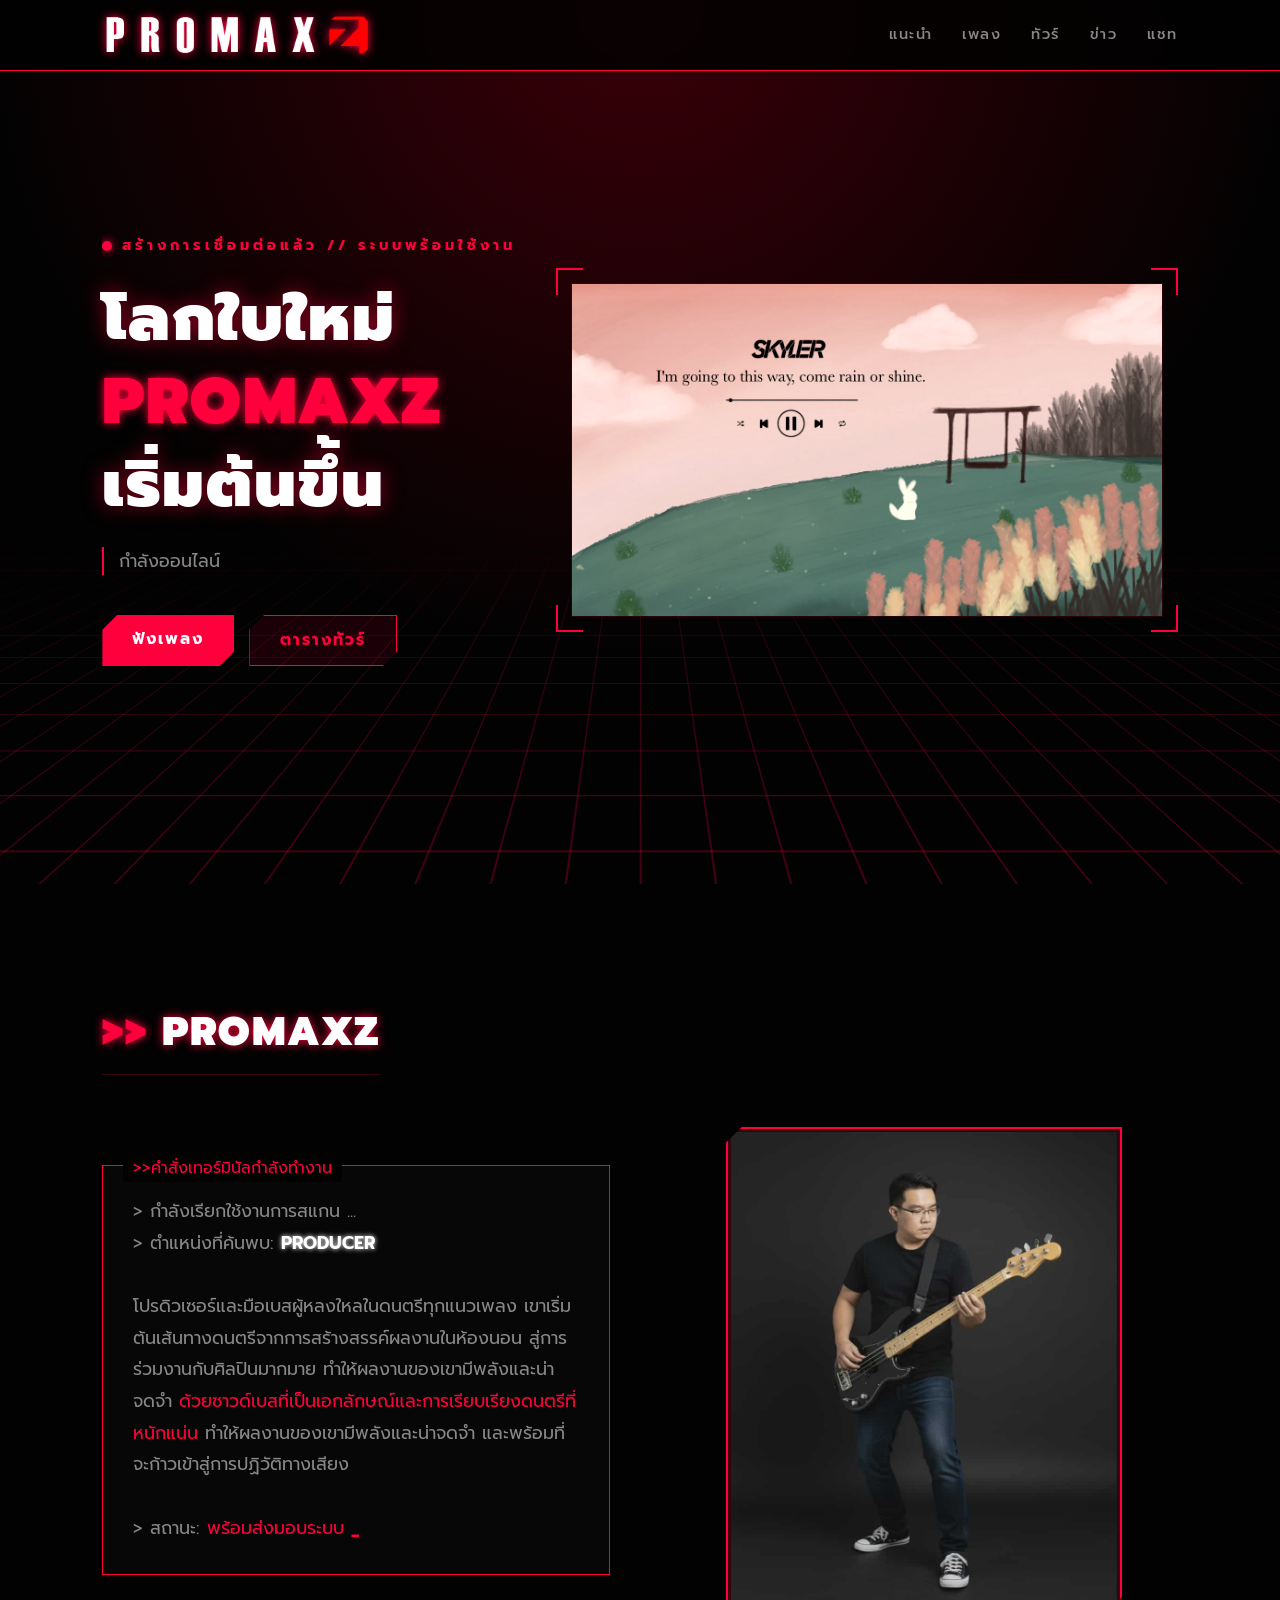
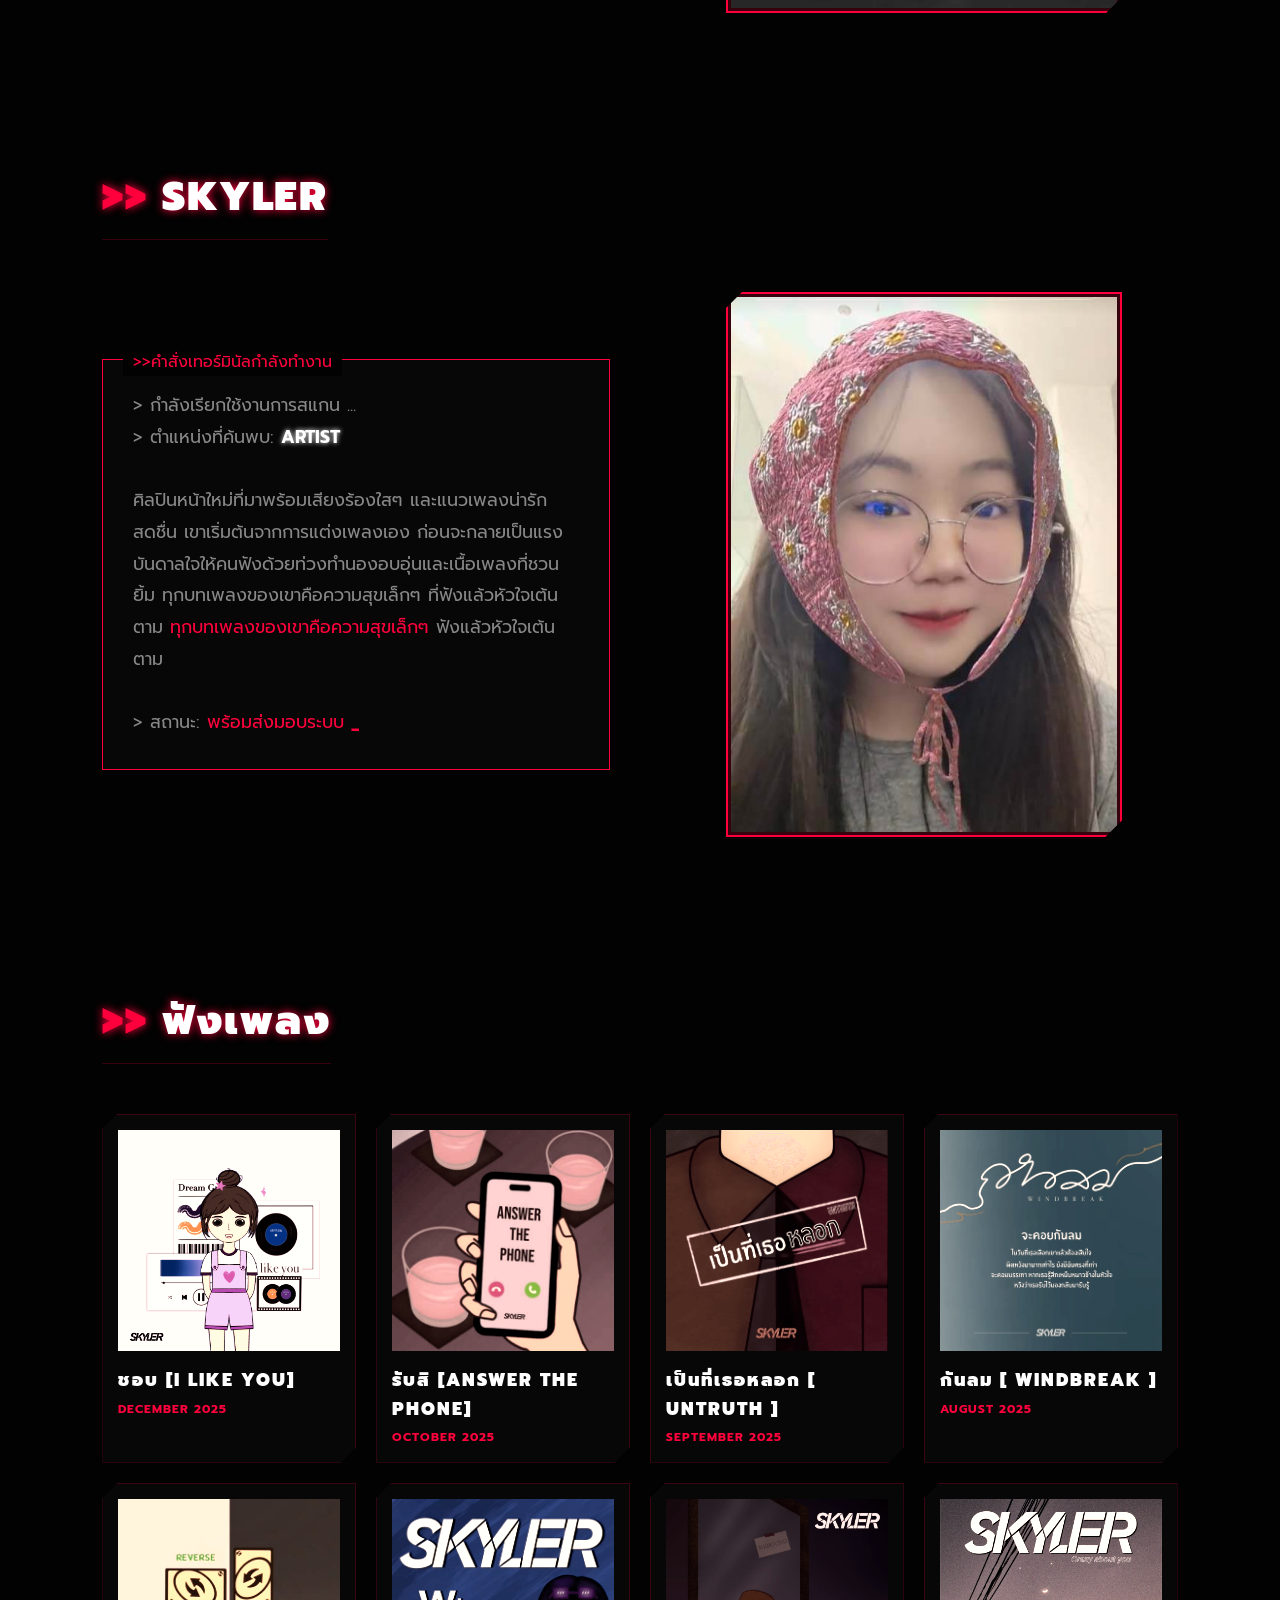
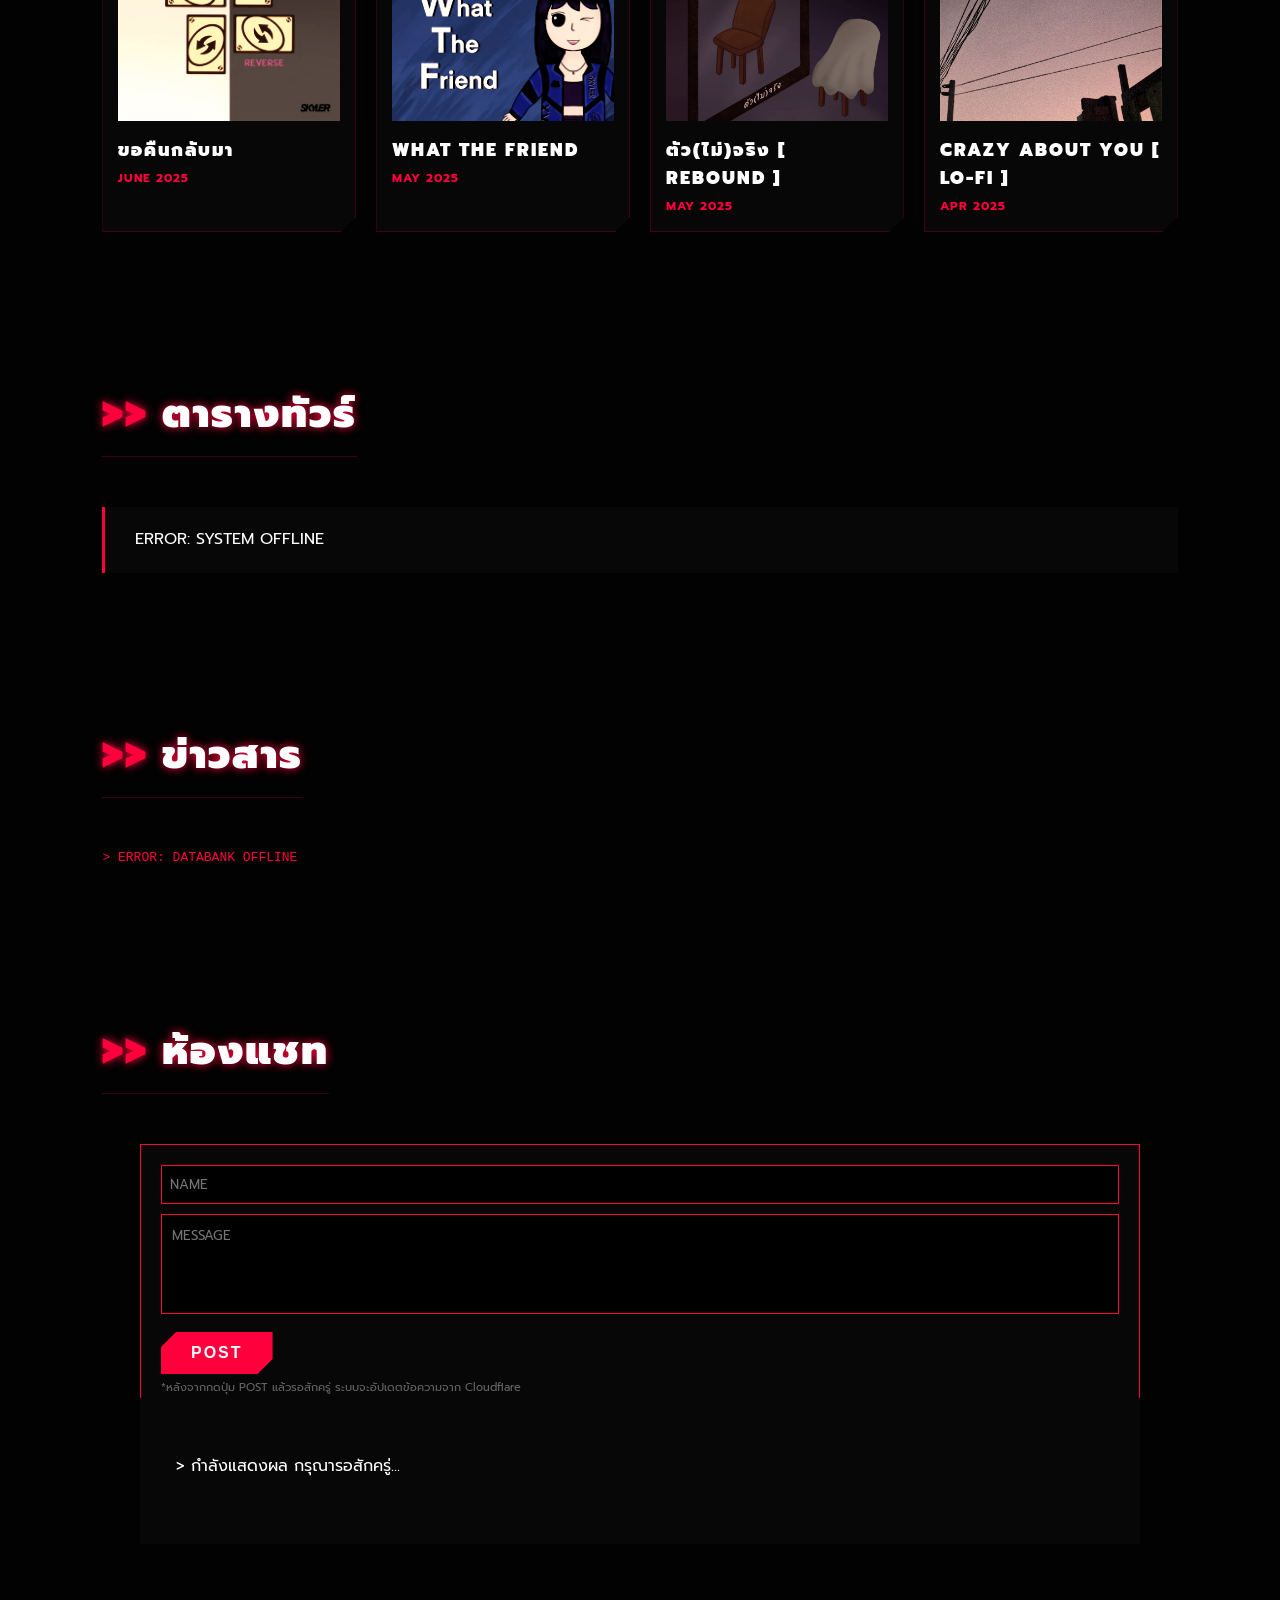
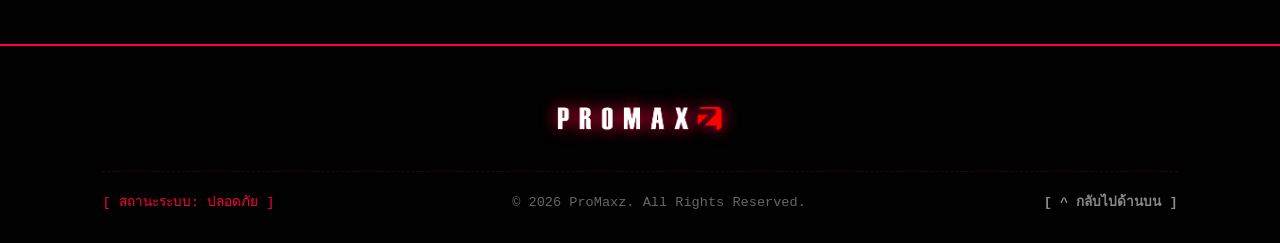
==== commit 122ad4b2: "Update index.html" ====
--- a/index.html
+++ b/index.html
@@ -171,24 +171,22 @@
 
  /* ================= NEWS / LOGS ================= */
  .log-grid { 
-     display: flex; 
-     flex-wrap: wrap; 
-     gap: 30px; 
-     align-items: flex-start; /* จัดเรียงการ์ดชิดด้านบนเสมอ ไม่ให้แถวยืดตามกัน */
- }
-
- .log-card {
-     background: var(--bg-panel); 
-     border: 1px solid var(--cyber-red); 
-     padding: 20px; 
-     width: calc(33.333% - 20px); /* กำหนดให้แสดงผลแถวละ 3 ใบ (ปรับเปลี่ยนได้ตามความกว้างหน้าจอ) */
-     transition: 0.3s; 
-     backdrop-filter: blur(5px);
-     text-decoration: none; 
-     display: flex; 
-     flex-direction: column;
-     box-sizing: border-box;
- }
+    column-count: 3;          /* จำนวนคอลัมน์ในจอคอมฯ */
+    column-gap: 30px;         /* ระยะห่างระหว่างคอลัมน์ */
+    width: 100%;
+}
+
+.log-card {
+    display: inline-block;    /* สำคัญมาก: ต้องใช้ inline-block เพื่อให้มันไหลต่อกันได้ */
+    width: 100%;              /* กว้างเต็มคอลัมน์ */
+    margin-bottom: 30px;      /* ระยะห่างด้านล่างของการ์ดแต่ละใบ */
+    background: var(--bg-panel); 
+    border: 1px solid var(--cyber-red); 
+    padding: 20px; 
+    backdrop-filter: blur(5px);
+    vertical-align: top;
+    box-sizing: border-box;
+}
  .log-card:hover { 
      border-color: #fff; 
      box-shadow: 0 10px 20px rgba(255, 0, 60, 0.3); 
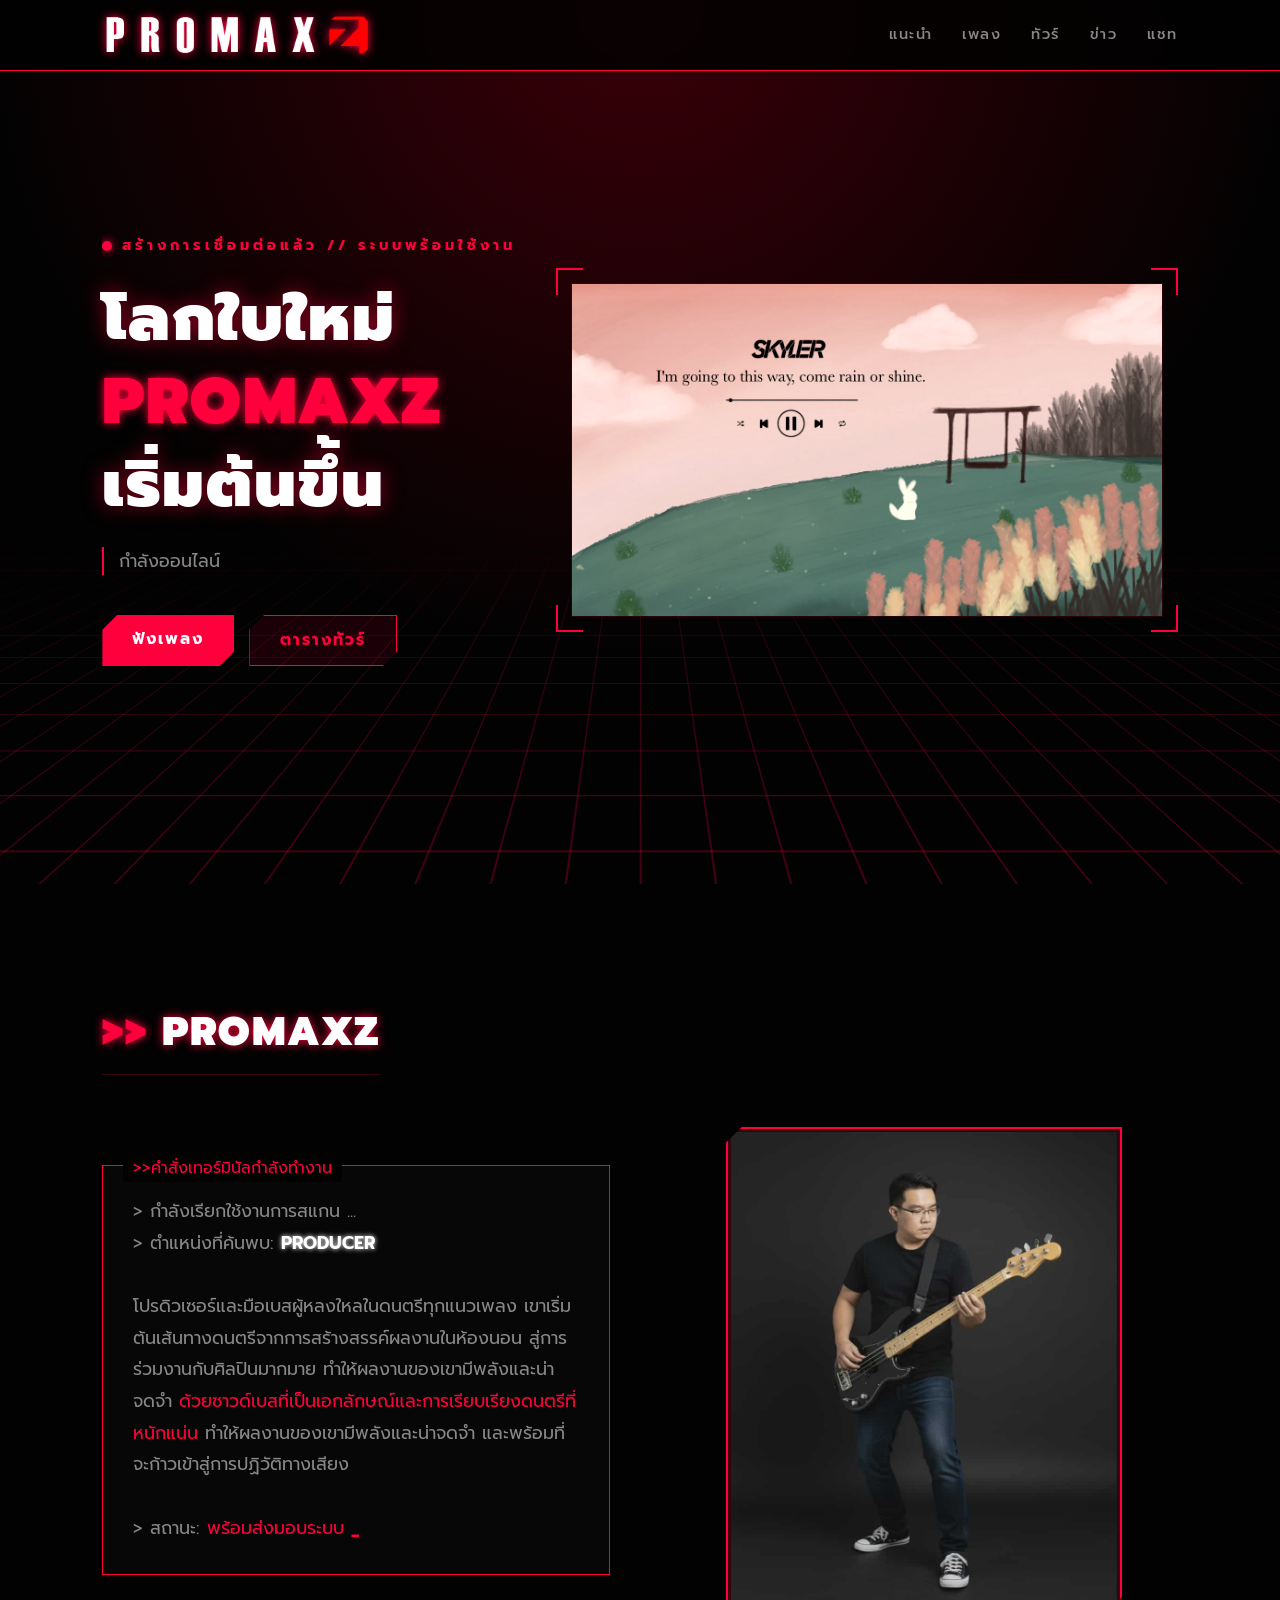
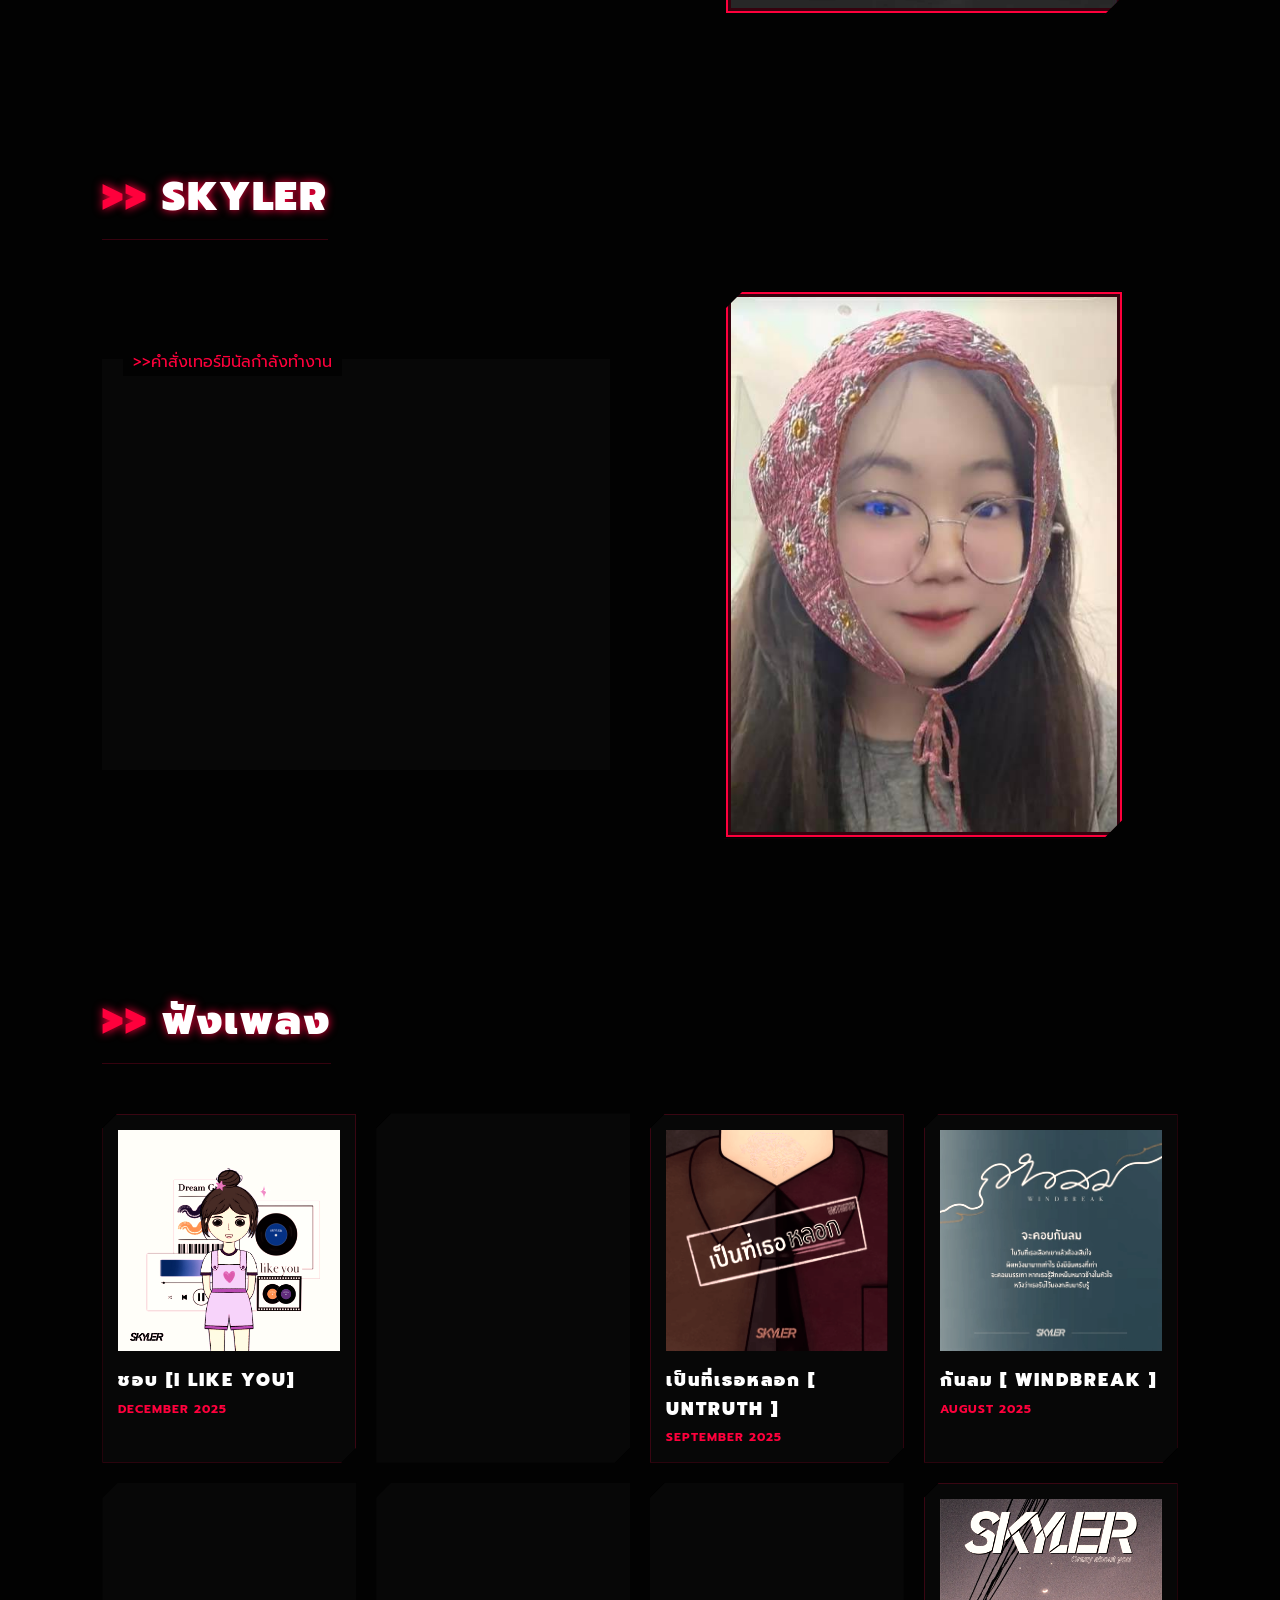
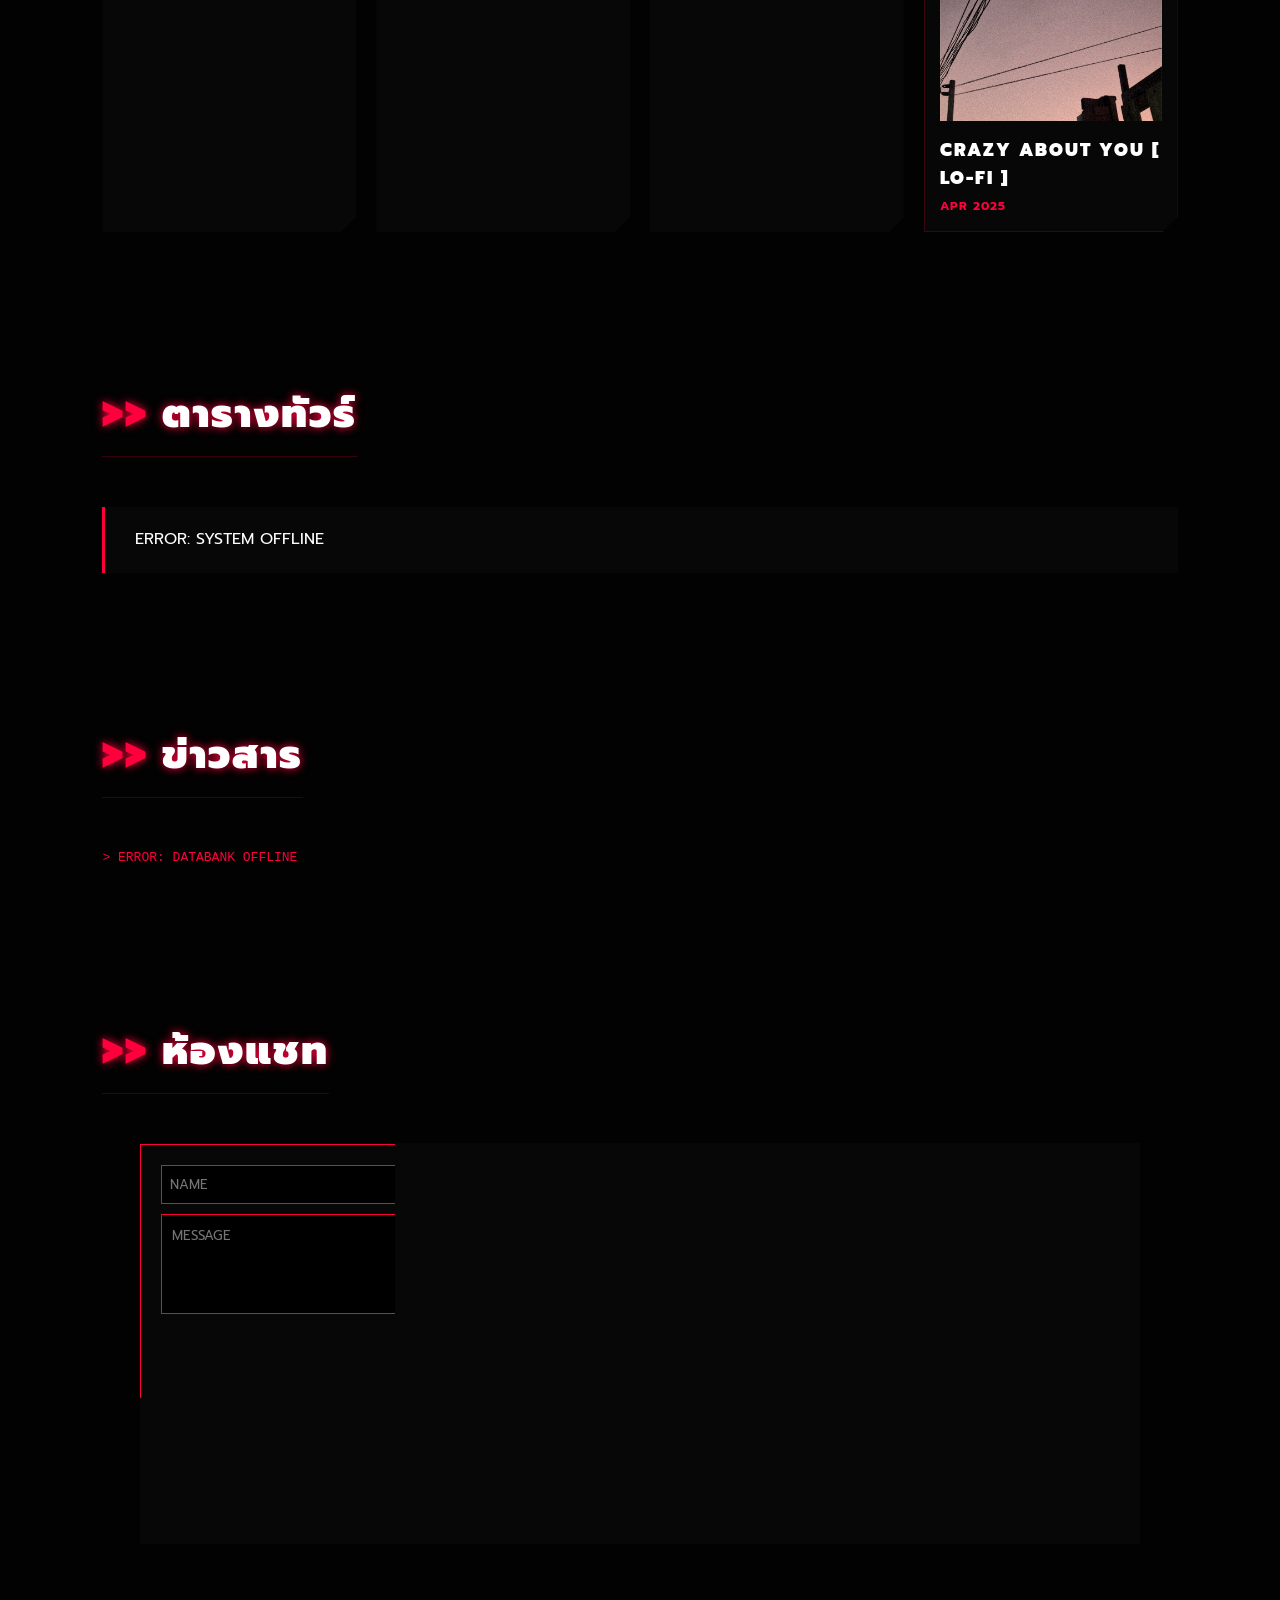
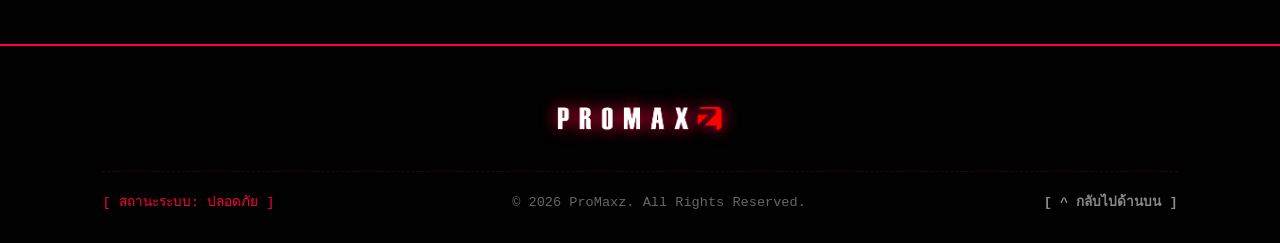
==== commit 038c52c9: "Update index.html" ====
--- a/index.html
+++ b/index.html
@@ -186,6 +186,8 @@
     backdrop-filter: blur(5px);
     vertical-align: top;
     box-sizing: border-box;
+    break-inside: avoid; 
+    page-break-inside: avoid;
 }
  .log-card:hover { 
      border-color: #fff; 
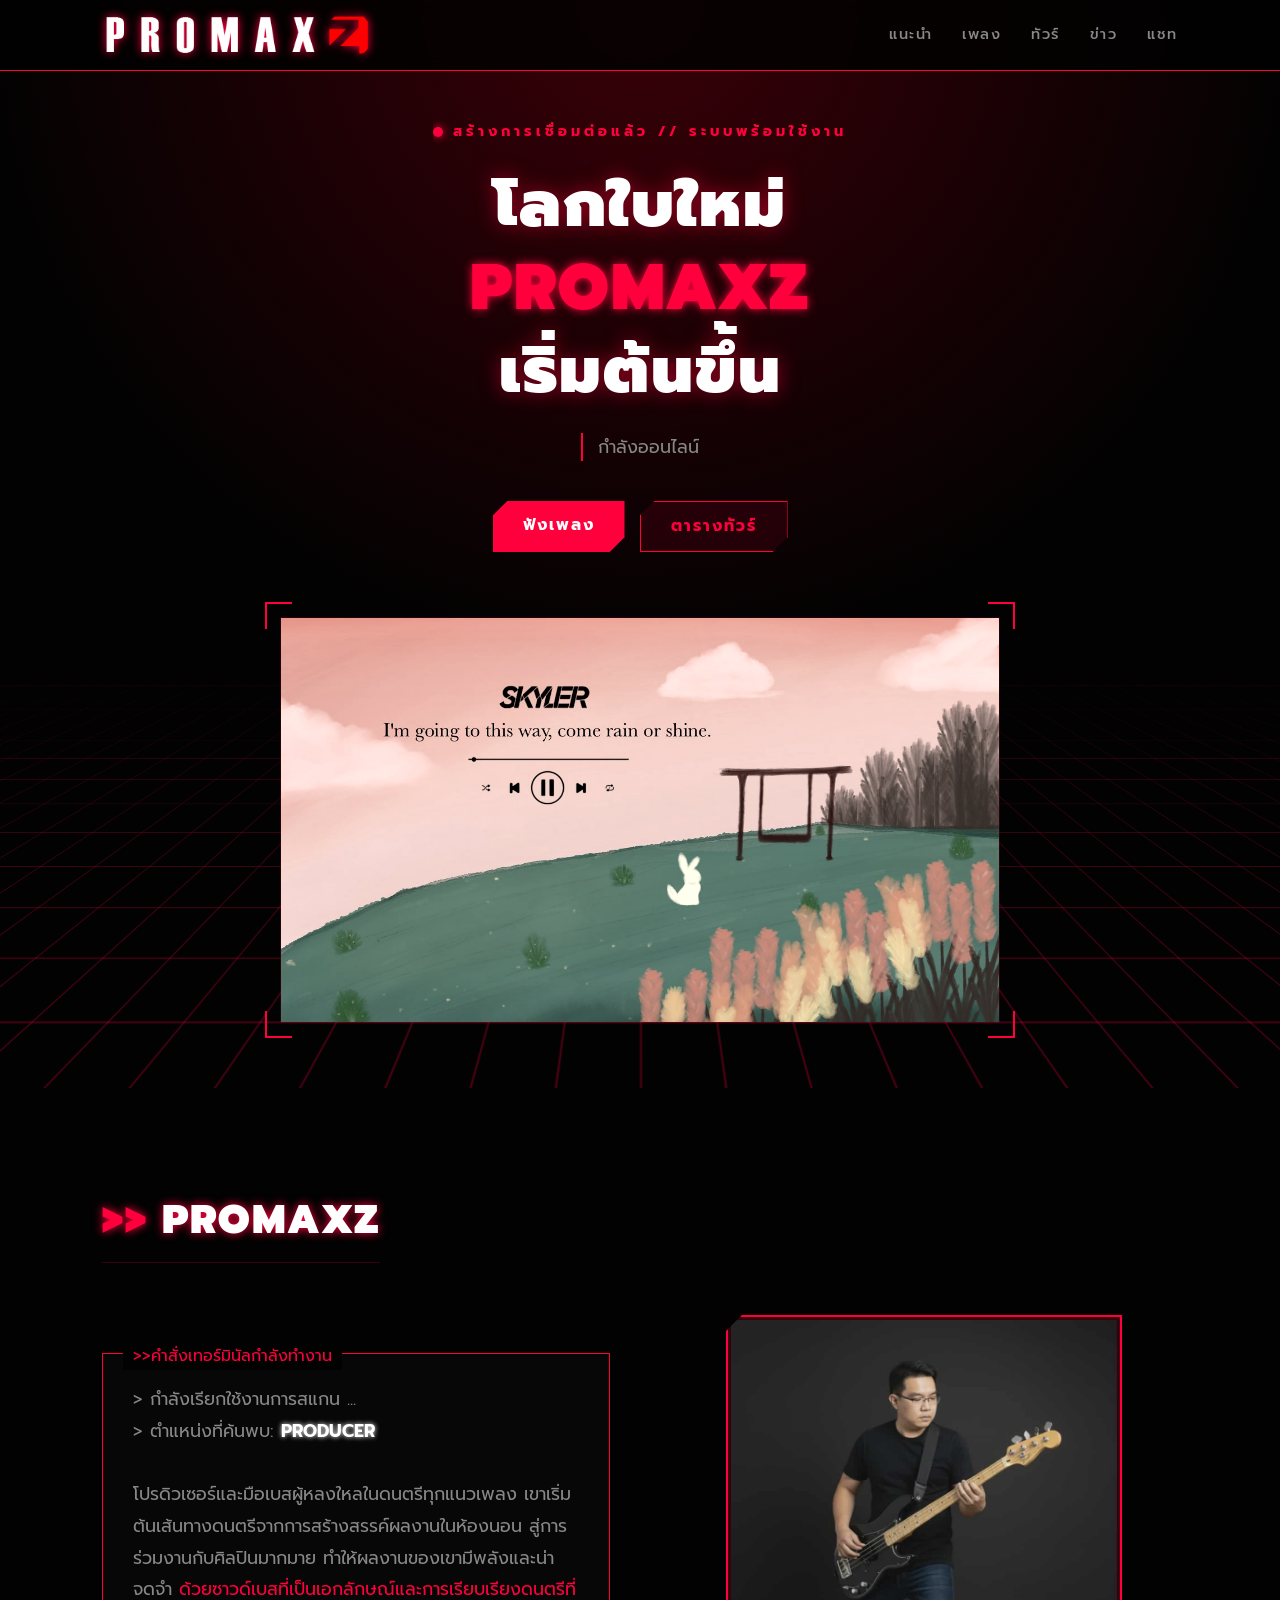
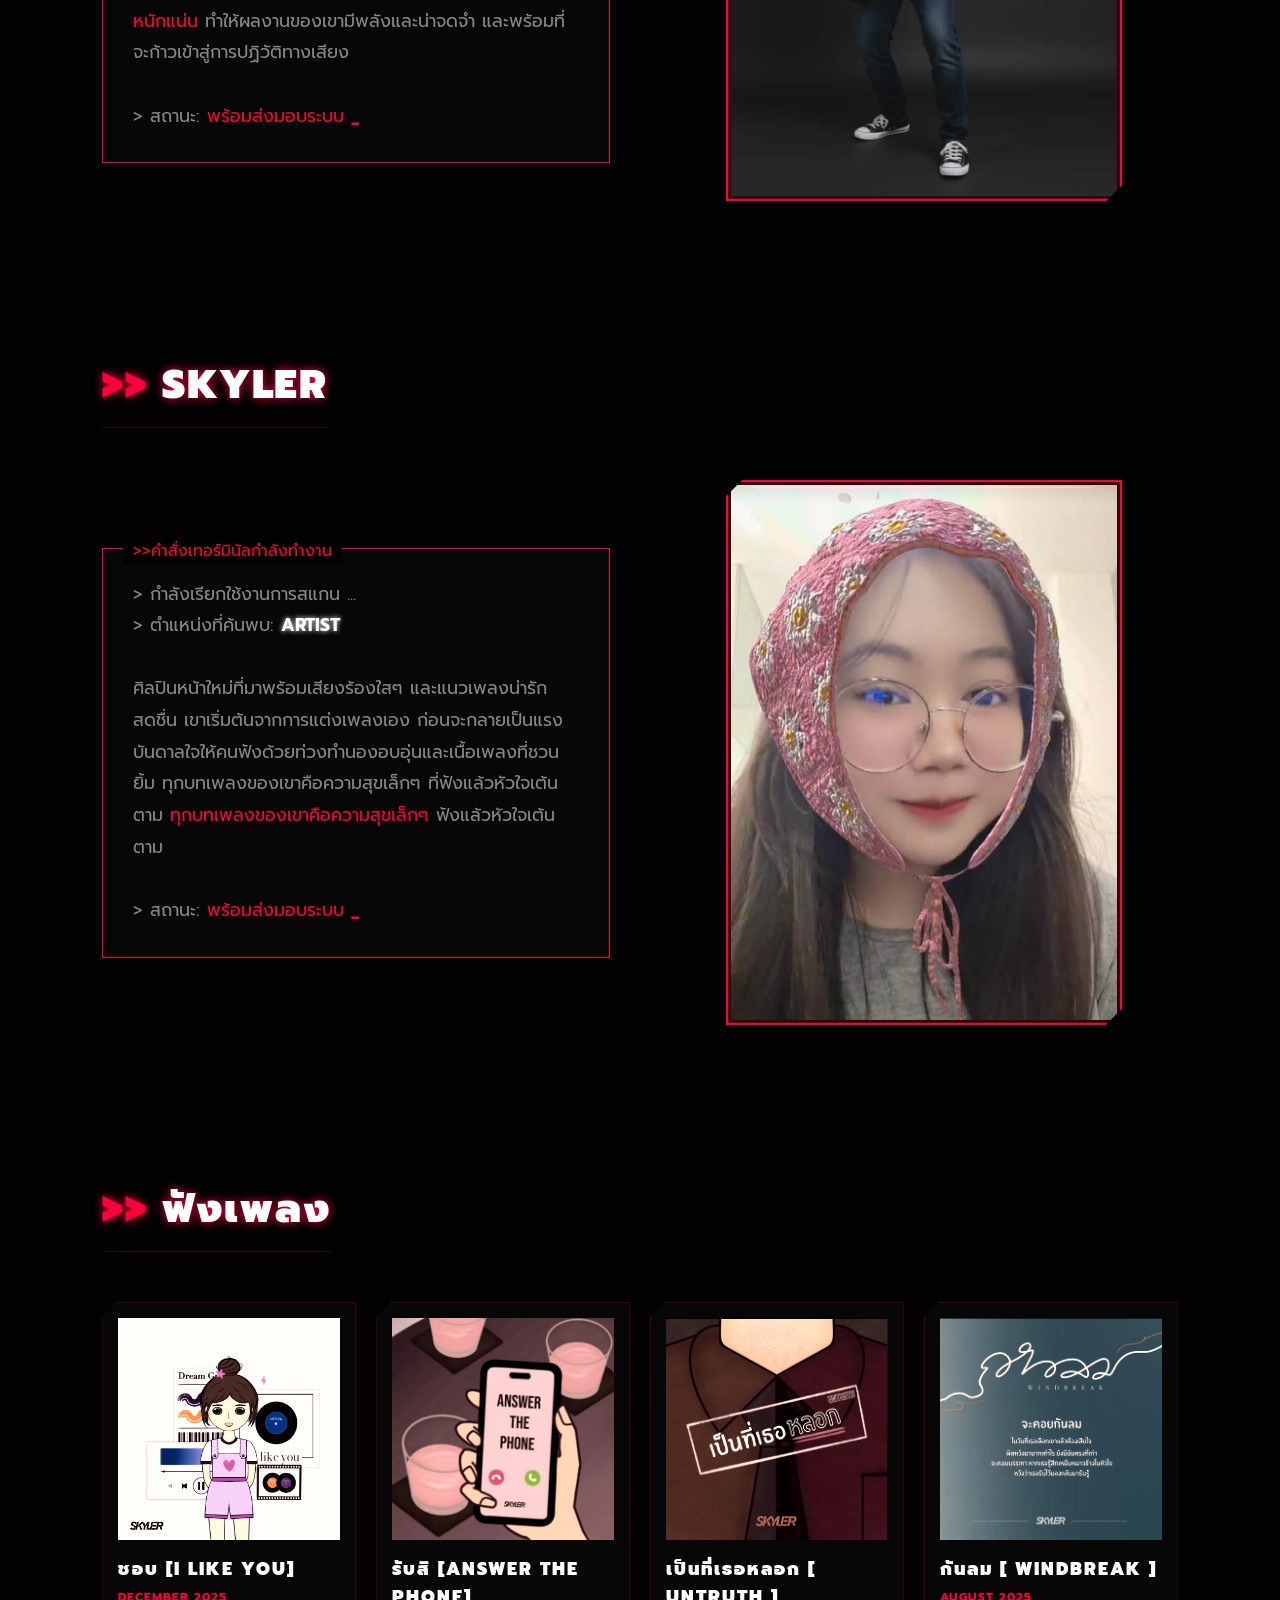
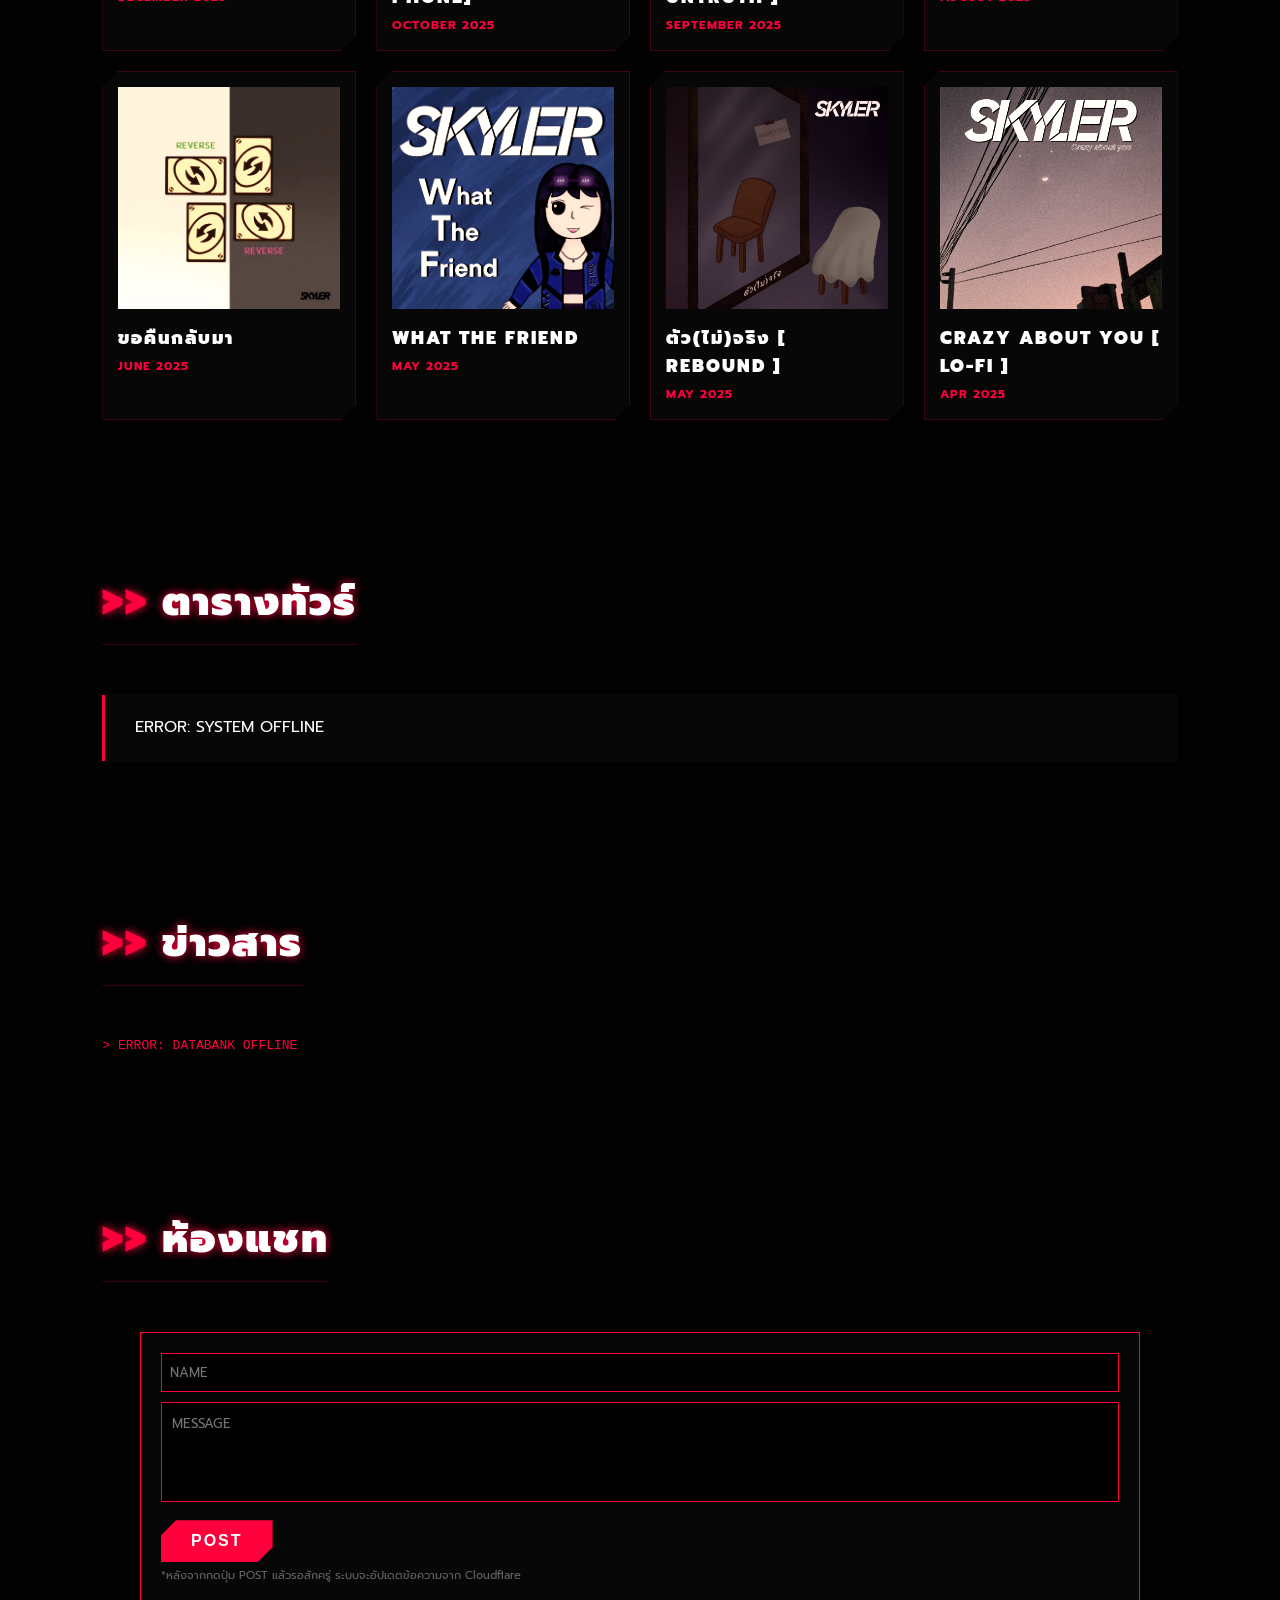
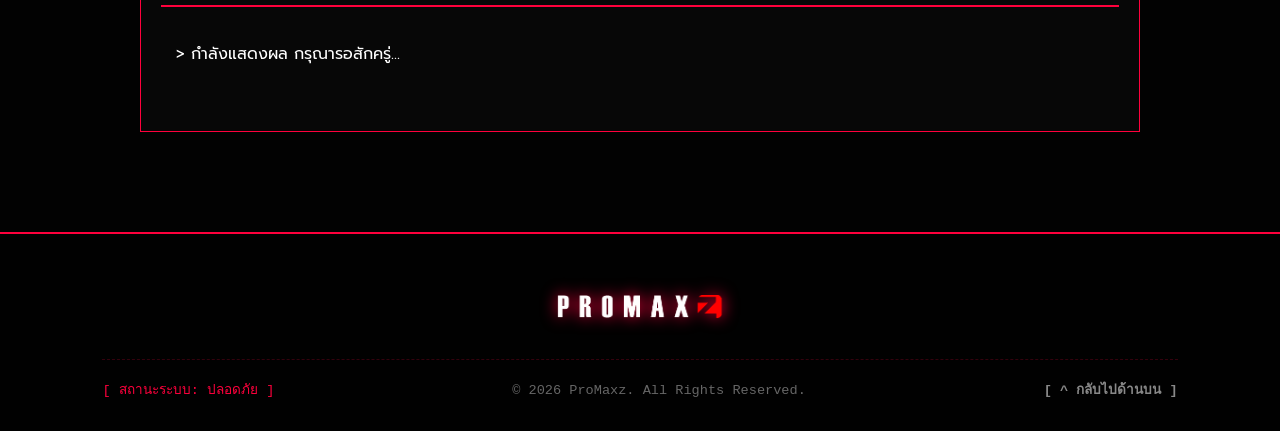
==== commit a505db2c: "responsive" ====
--- a/index.html
+++ b/index.html
@@ -386,26 +386,30 @@
 
  /* ================= RESPONSIVE ================= */
  @media (max-width: 1200px) {
- .music-grid, .log-grid { grid-template-columns: repeat(2, 1fr); }
- .about-grid { grid-template-columns: 1fr; }
- .coord-item { flex-direction: column; align-items: flex-start; gap: 15px; }
- .c-date { width: auto; }
- .cyber-btn { align-self: flex-start; }
+     .music-grid { grid-template-columns: repeat(2, 1fr); }
+     .log-grid { column-count: 2; }
+     .about-grid { grid-template-columns: 1fr; }
+     .coord-item { flex-direction: column; align-items: flex-start; gap: 15px; }
+     .c-date { width: auto; }
+     .cyber-btn { align-self: flex-start; }
  }
 
  @media (max-width: 768px) {
- nav { padding: 15px 5%; flex-direction: column; gap: 15px; }
- .nav-links { flex-wrap: wrap; justify-content: center; gap: 15px; }
- .section-wrapper { padding: 80px 5% 40px; }
- .hero-title { font-size: 2.2rem; }
- .sys-header { font-size: 1.5rem; display: block; max-width: 100%; }
- .sys-status { flex-wrap: wrap; line-height: 1.4; letter-spacing: 1px; font-size: 0.8rem;}
- .terminal-box { padding: 20px 15px; }
- .terminal-box::before { font-size: 1rem; top: -8px; left: 10px; max-width: 90%; }
- .music-grid, .log-grid { grid-template-columns: 1fr; }
- .sys-end { flex-direction: column; text-align: center; justify-content: center; }
- .chat-container { height: 450px; }
- #chatBox { height: 300px !important; overflow-y: auto !important; }
+     nav { padding: 15px 5%; flex-direction: column; gap: 15px; }
+     .nav-links { flex-wrap: wrap; justify-content: center; gap: 15px; }
+     .section-wrapper { padding: 80px 5% 40px; }
+     .hero-title { font-size: 2.2rem; }
+     .sys-header { font-size: 1.5rem; display: block; max-width: 100%; }
+     .sys-status { flex-wrap: wrap; line-height: 1.4; letter-spacing: 1px; font-size: 0.8rem;}
+     .terminal-box { padding: 20px 15px; }
+     .terminal-box::before { font-size: 1rem; top: -8px; left: 10px; max-width: 90%; }
+     .music-grid { grid-template-columns: 1fr; }
+     .log-grid { column-count: 1; }
+     .sys-end { flex-direction: column; text-align: center; justify-content: center; }
+     .chat-container { height: 450px; }
+     #chatBox { height: 300px !important; overflow-y: auto !important; } 
+ }
+ 
  
  #hero { height: auto; min-height: 100vh; padding-top: 120px; padding-bottom: 50px; }
  .hero-content-wrapper { flex-direction: column; text-align: center; gap: 50px; }
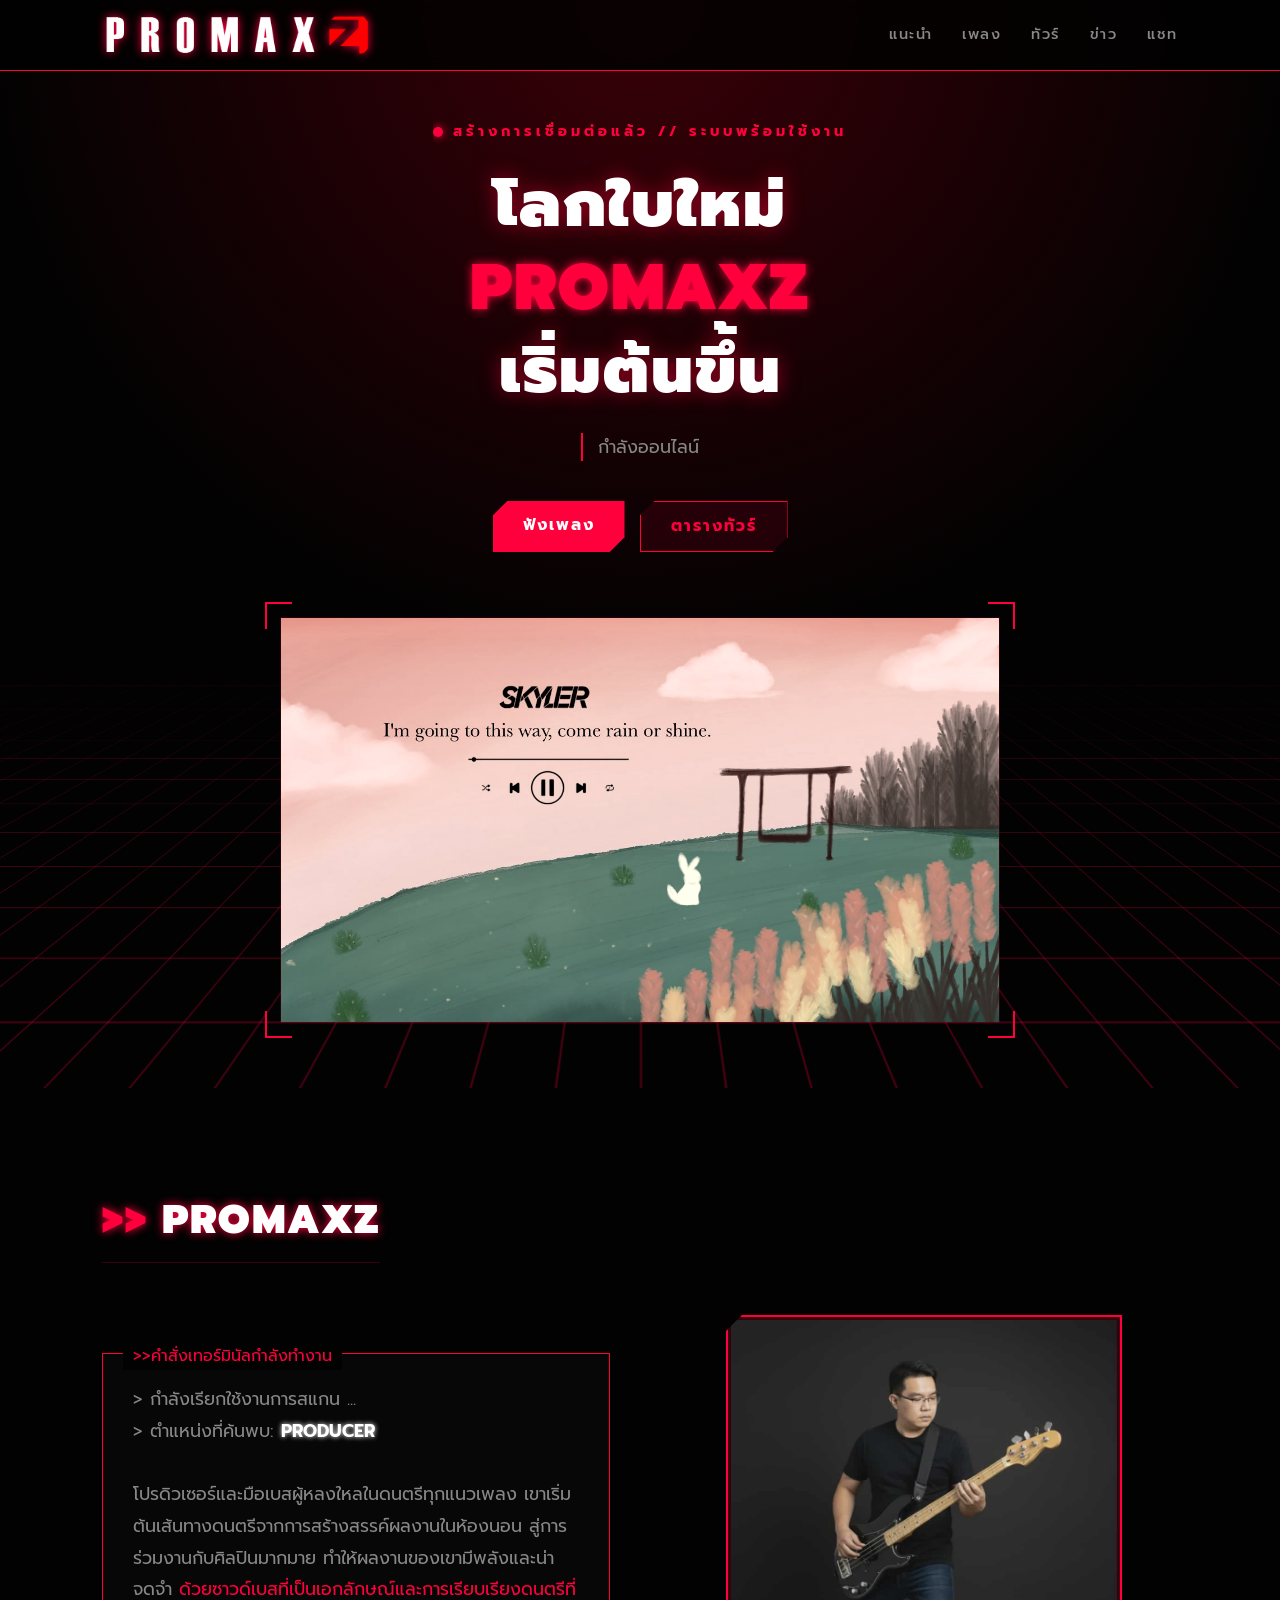
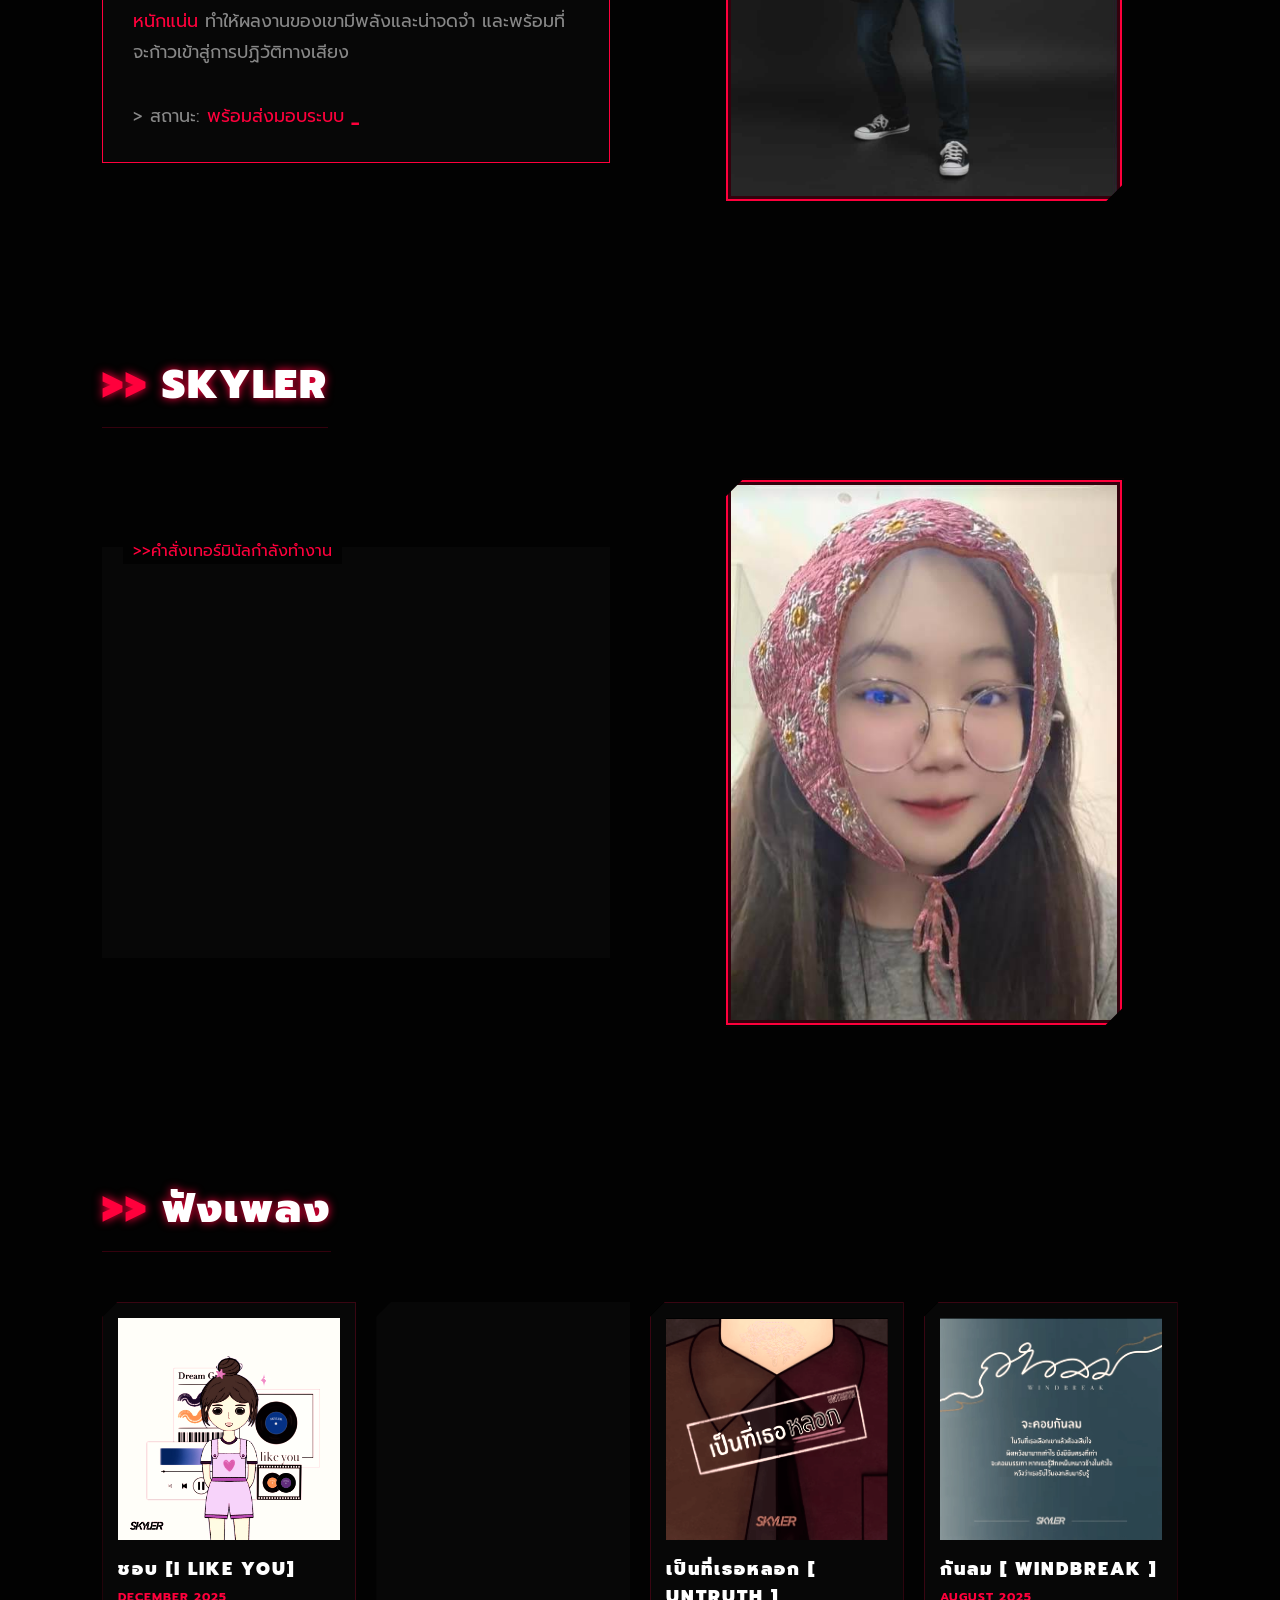
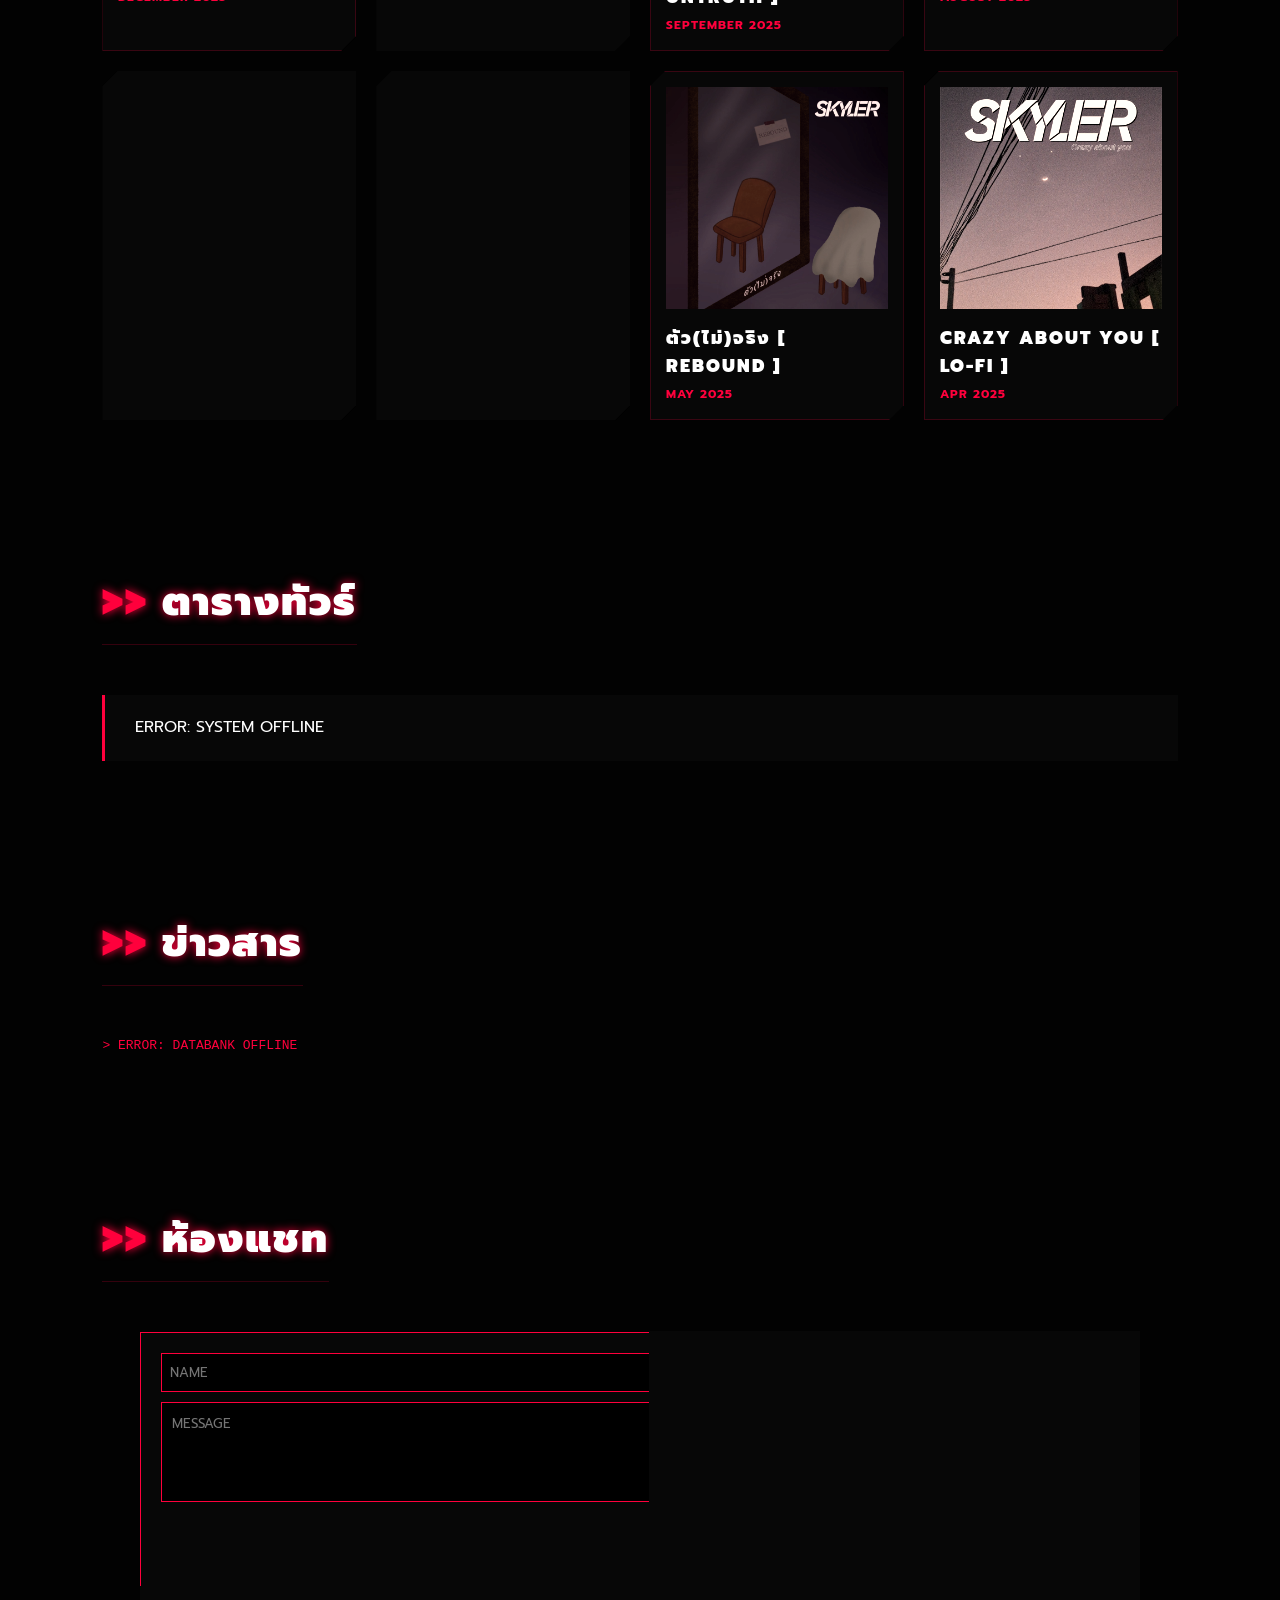
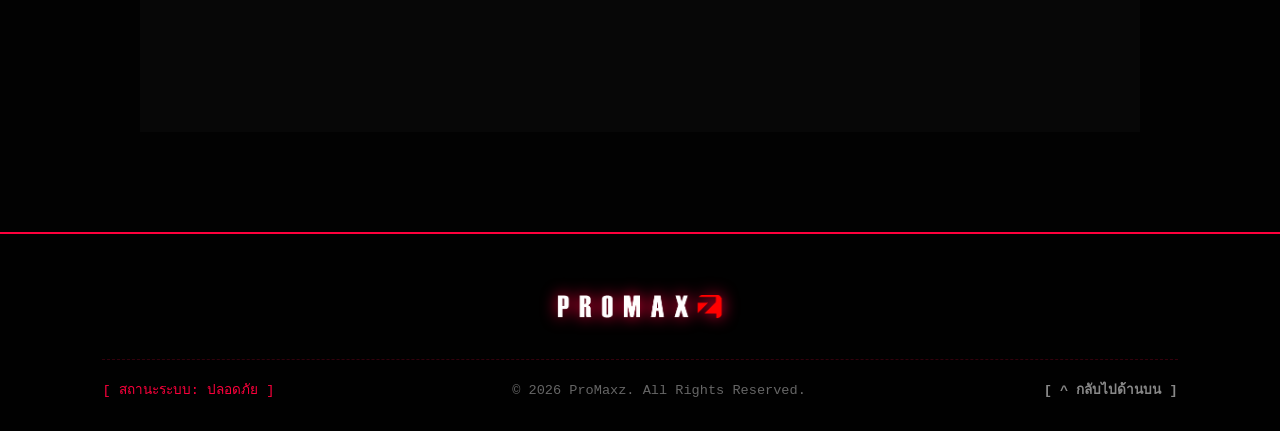
==== commit b9be3cab: "Show card news 6 card" ====
--- a/index.html
+++ b/index.html
@@ -717,7 +717,7 @@
             const data = await res.json();
             
             if(data && data.length > 0) {
-                container.innerHTML = data.map(news => {
+                container.innerHTML = data.slice(0, 6).map(news => {
                     // เช็คลิงก์ของหน้าข่าว (ถ้าคุณเพิ่มระบบใส่ลิงก์เข้ามาแล้ว)
                     let isValidLink = news.link && news.link.trim() !== '' && news.link.trim() !== '-';
                     
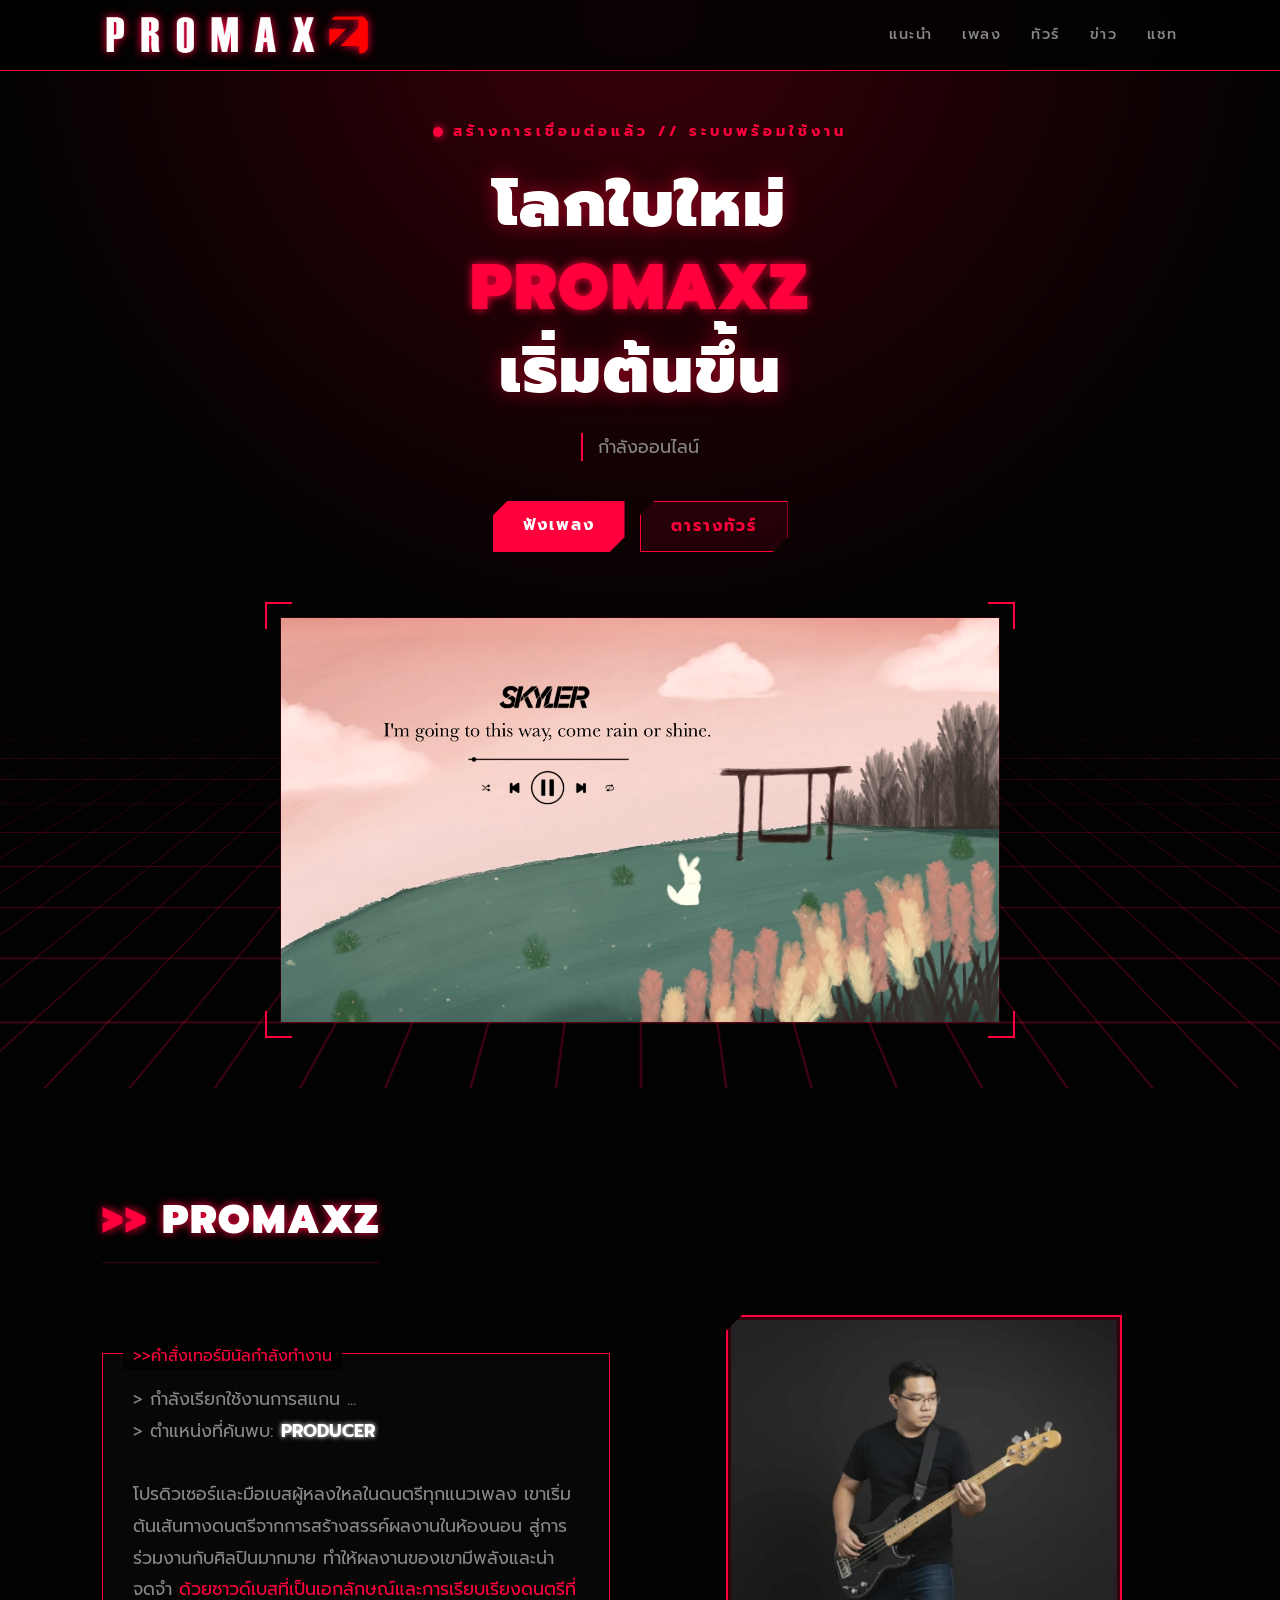
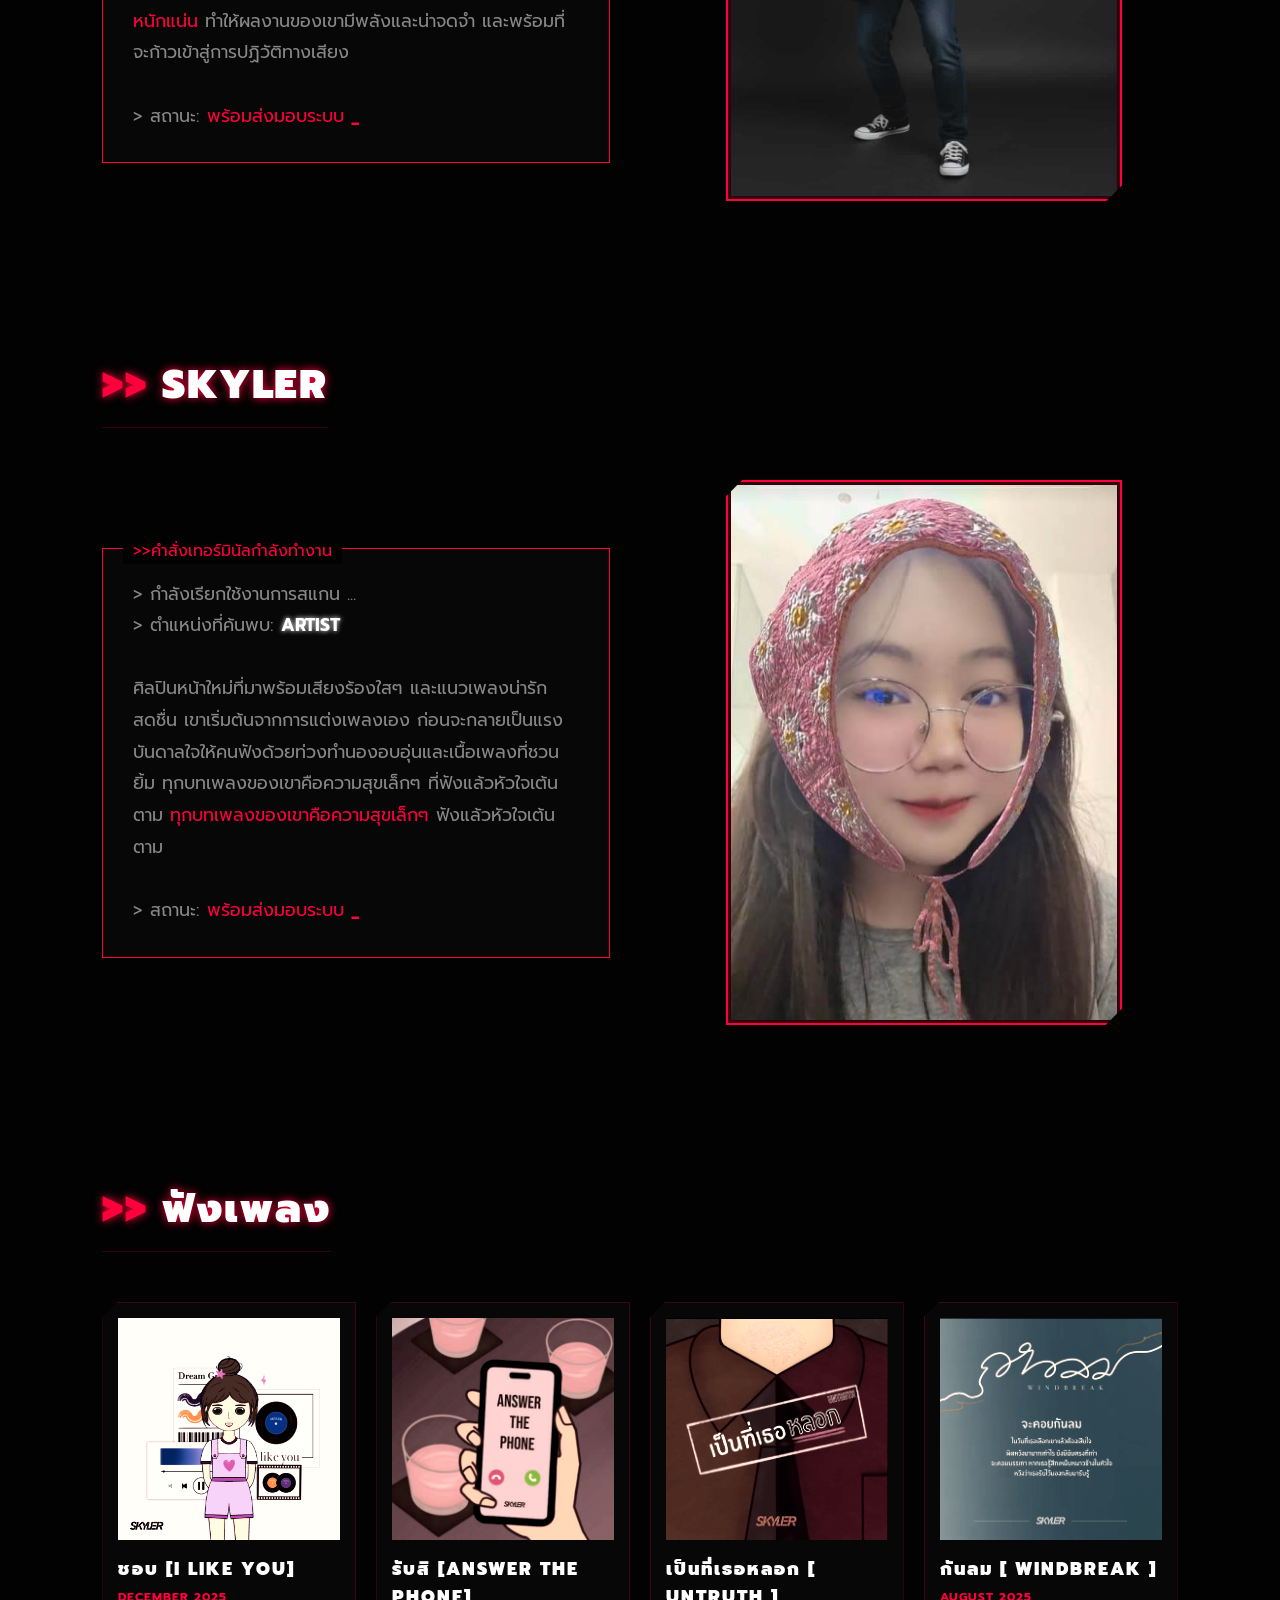
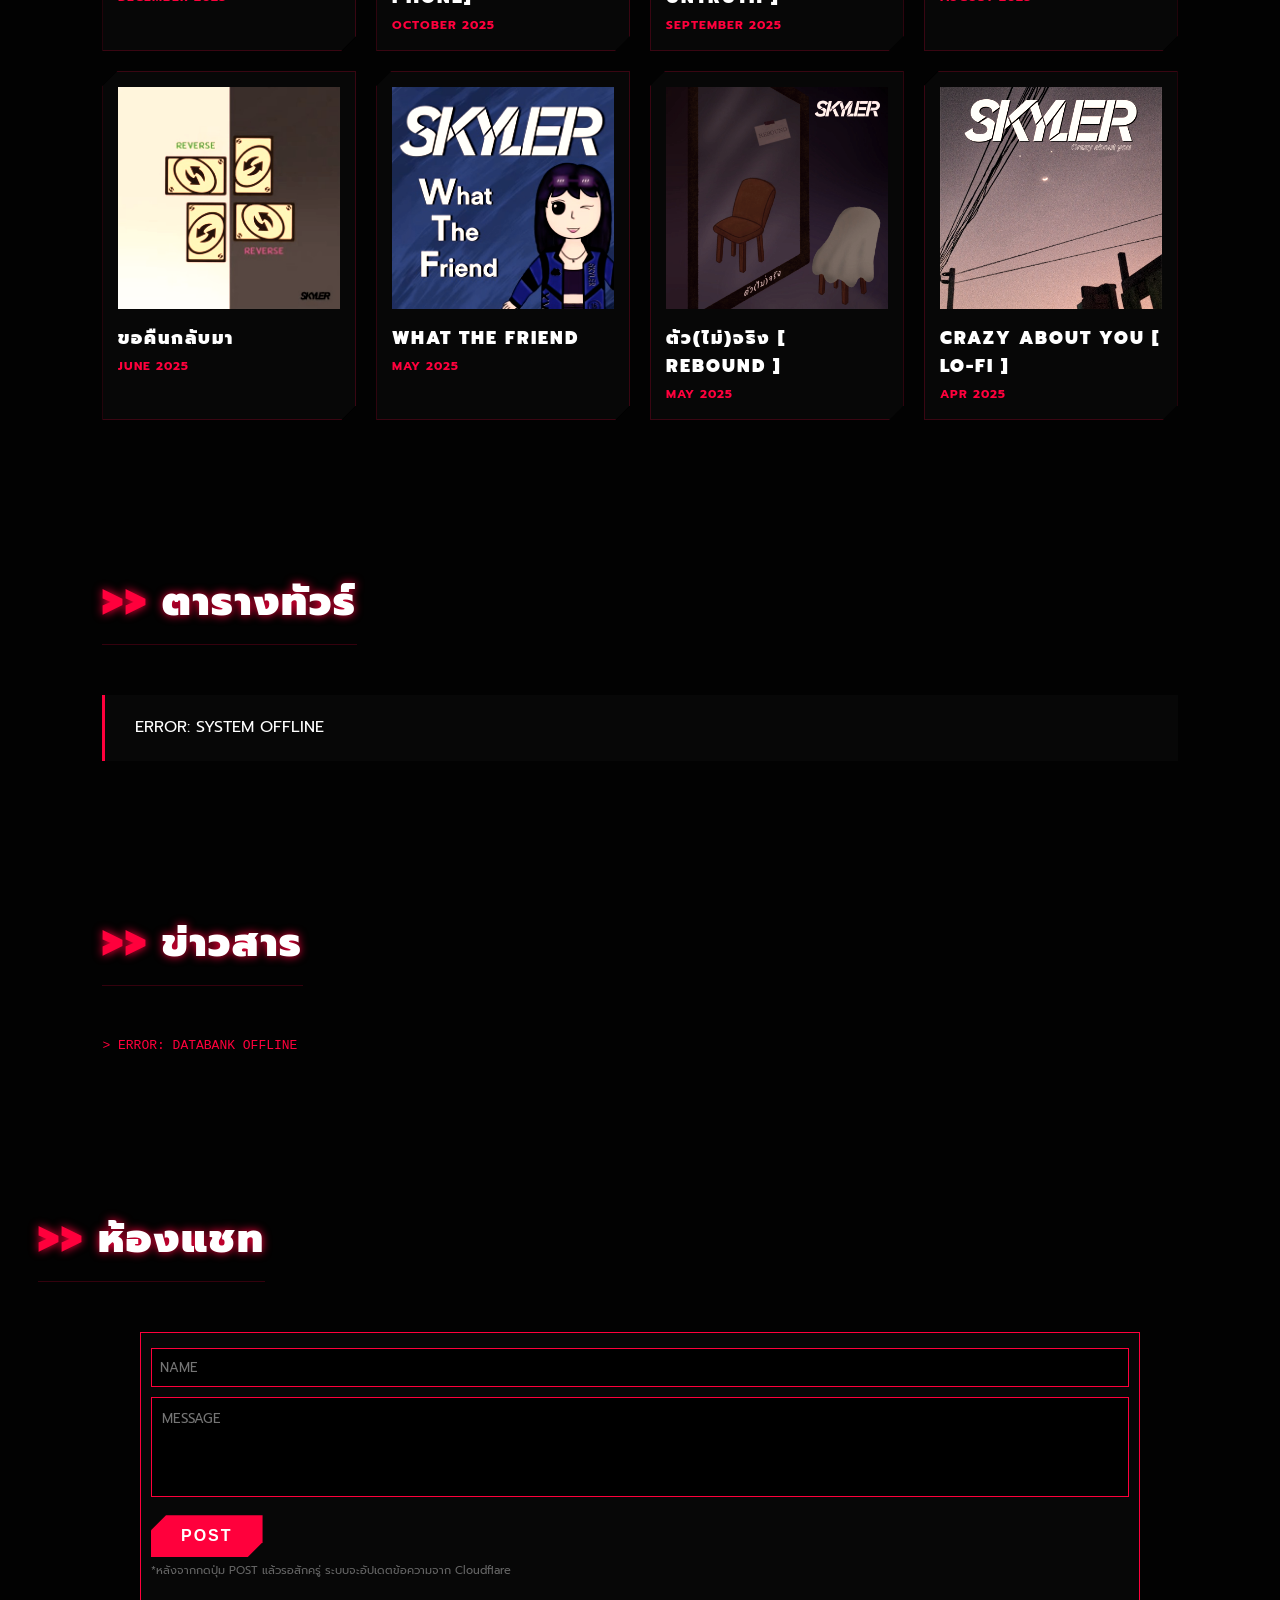
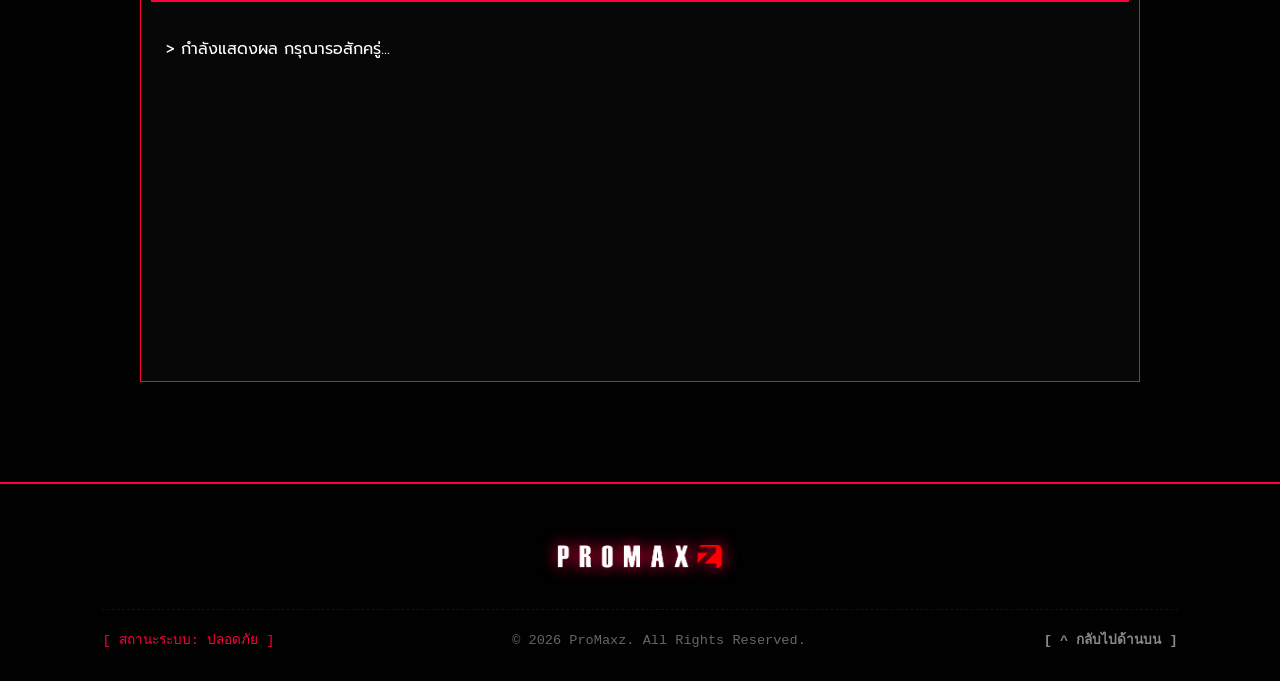
==== commit 0394390e: "ขยายกรอบแชทลงล่าง" ====
--- a/index.html
+++ b/index.html
@@ -416,7 +416,17 @@
  .hero-text-side { display: flex; flex-direction: column; align-items: center; }
  .sys-status { justify-content: center; }
  .hero-banner-side { width: 100%; justify-content: center; }
- }
+ /* ================= ขยายกรอบแชทให้กว้างและยาวลงข้างล่าง ================= */
+     #chat.section-wrapper { padding-left: 3%; padding-right: 3%; }
+     .chat-container { 
+         padding: 15px 10px !important; 
+         height: 650px !important; /* เพิ่มความสูงรวมของกล่องแชทให้ยาวลงมา */
+     }
+     #chatBox { 
+         height: 450px !important; /* เพิ่มพื้นที่แสดงข้อความให้ยาวขึ้น */
+         overflow-y: auto !important; 
+     } 
+
  
  </style>
 </head>
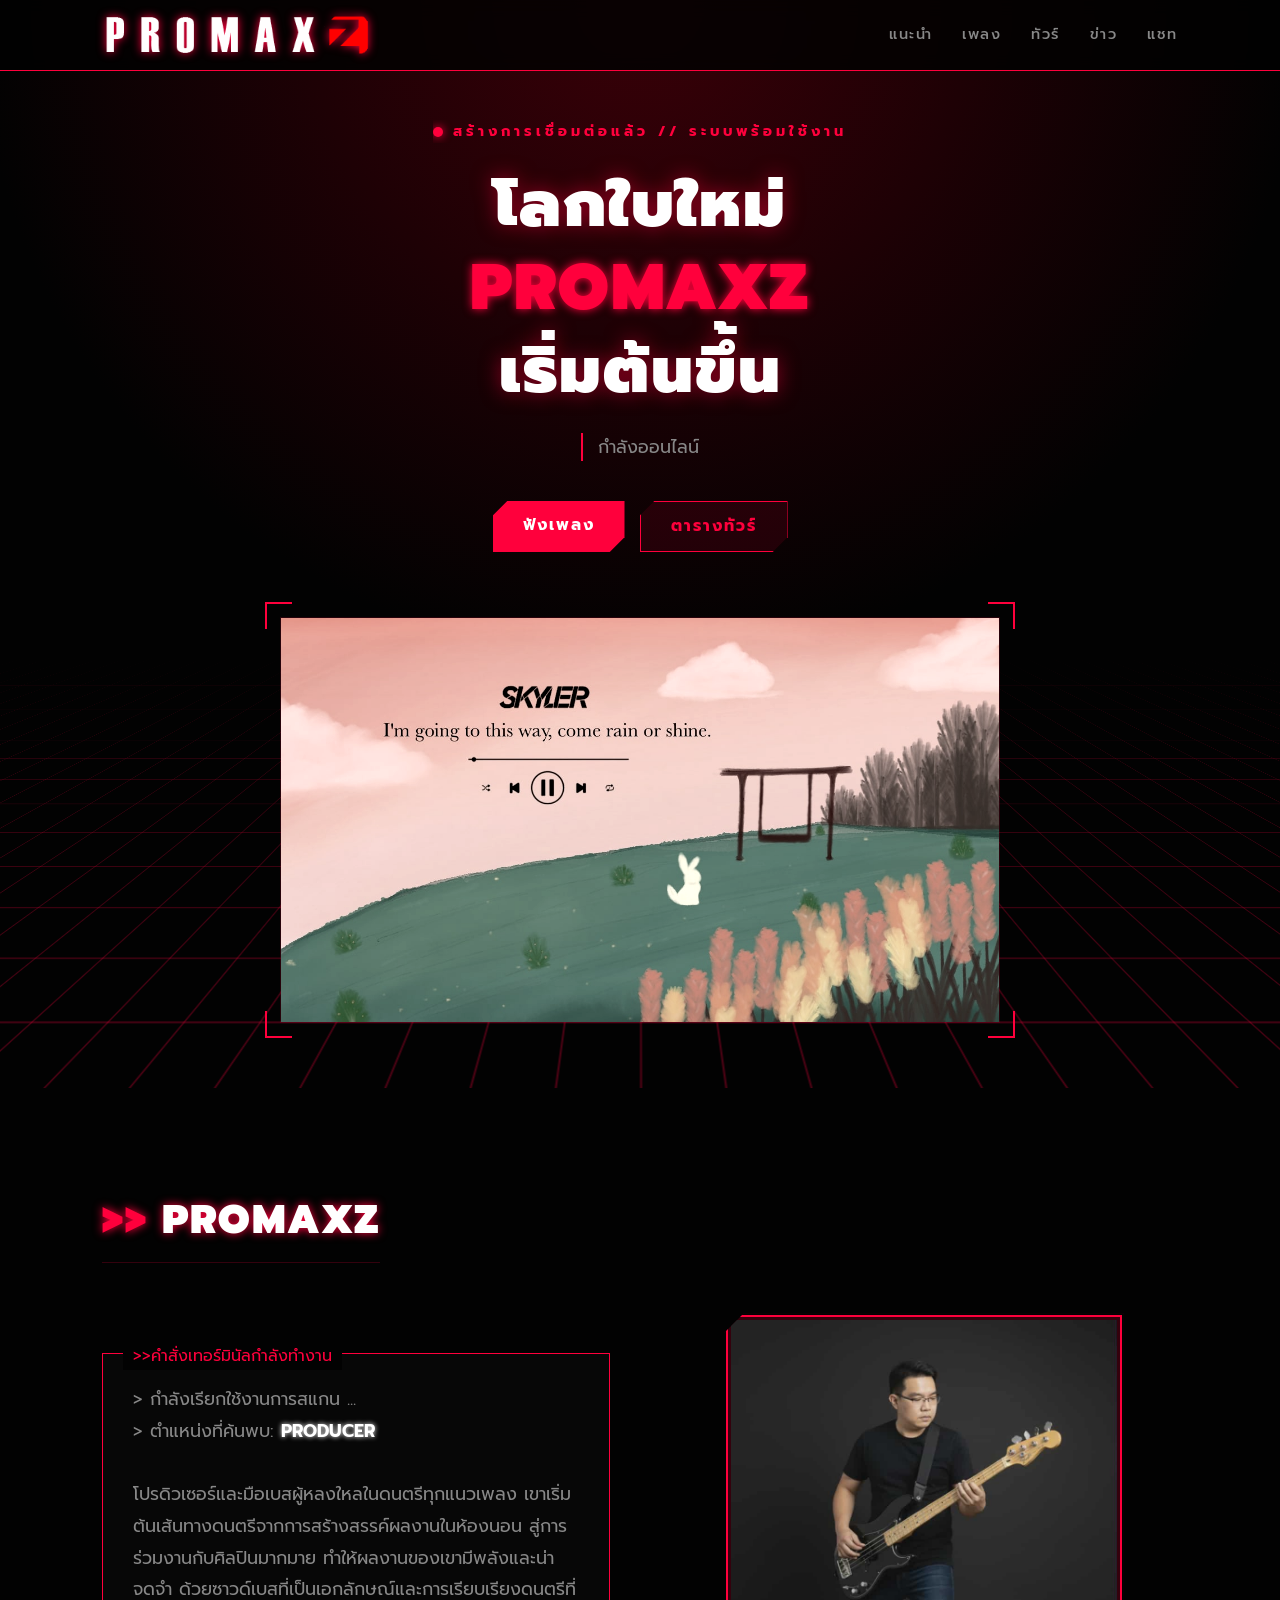
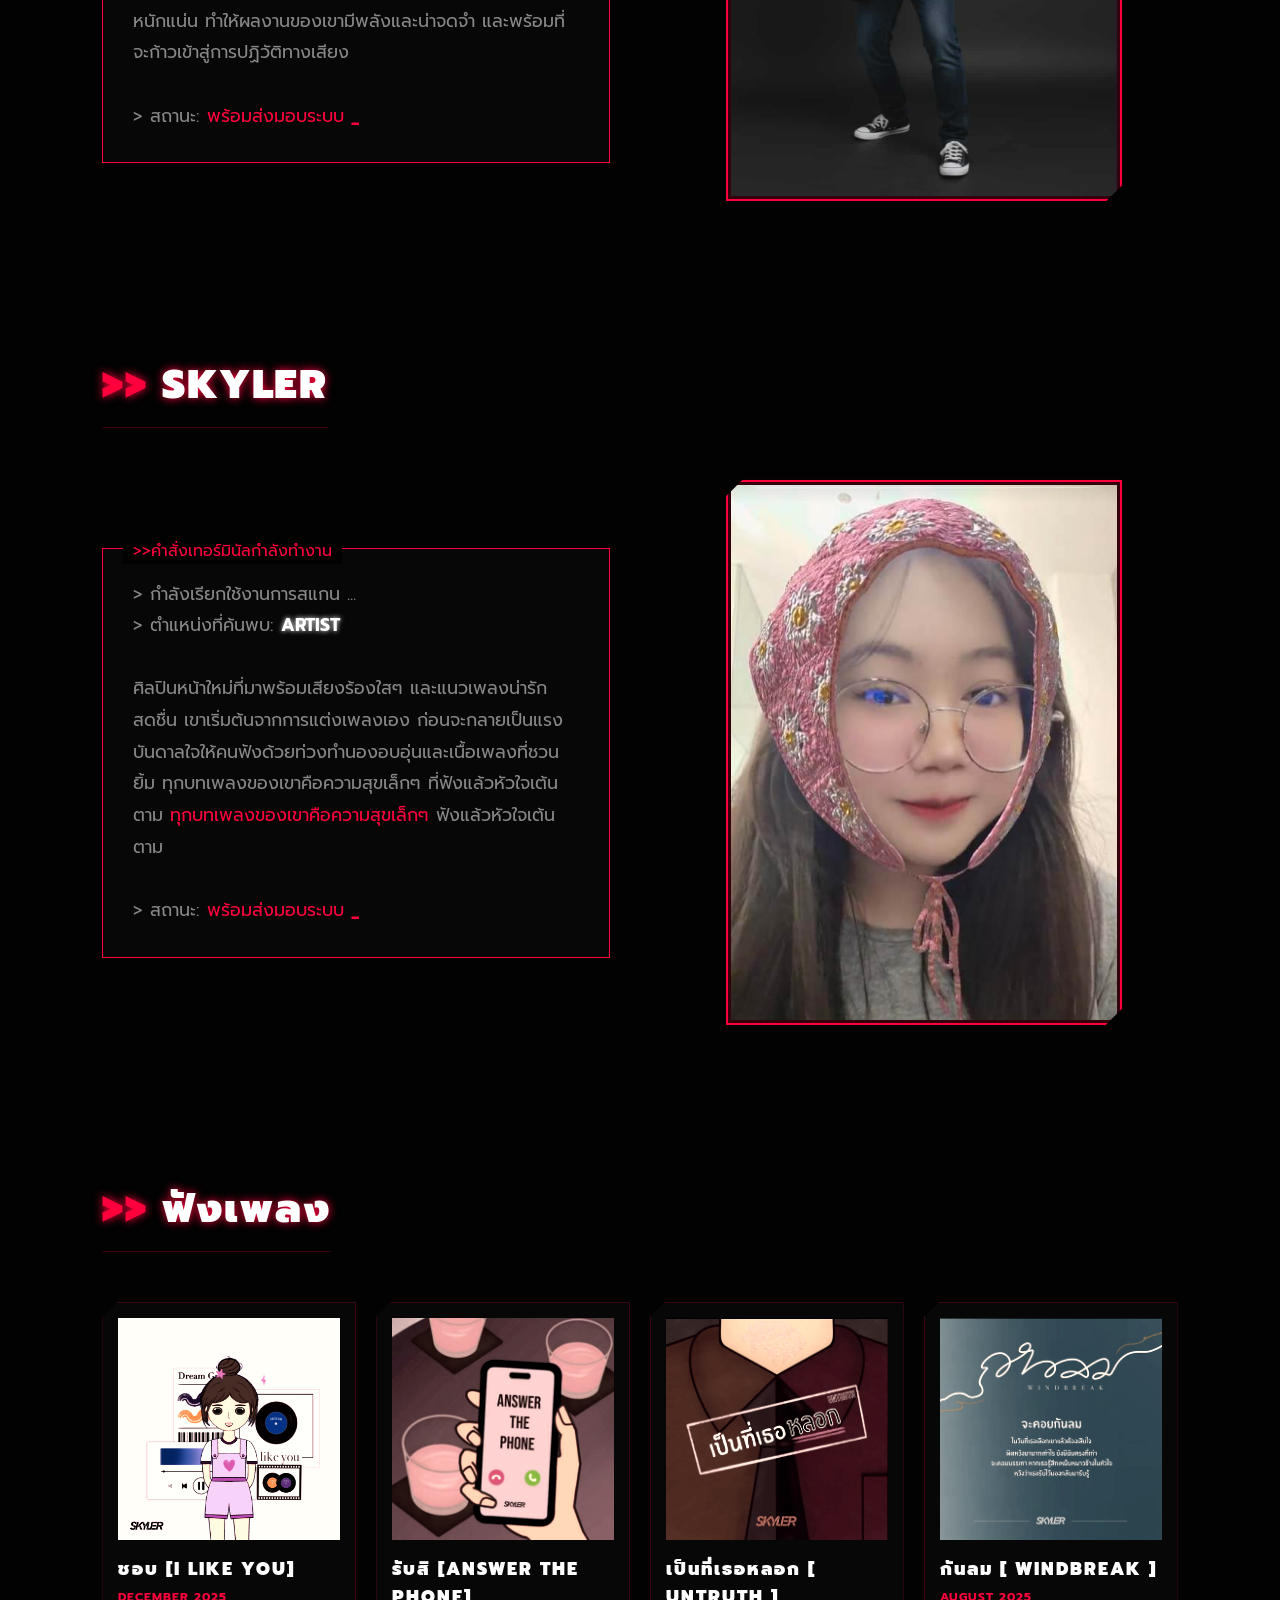
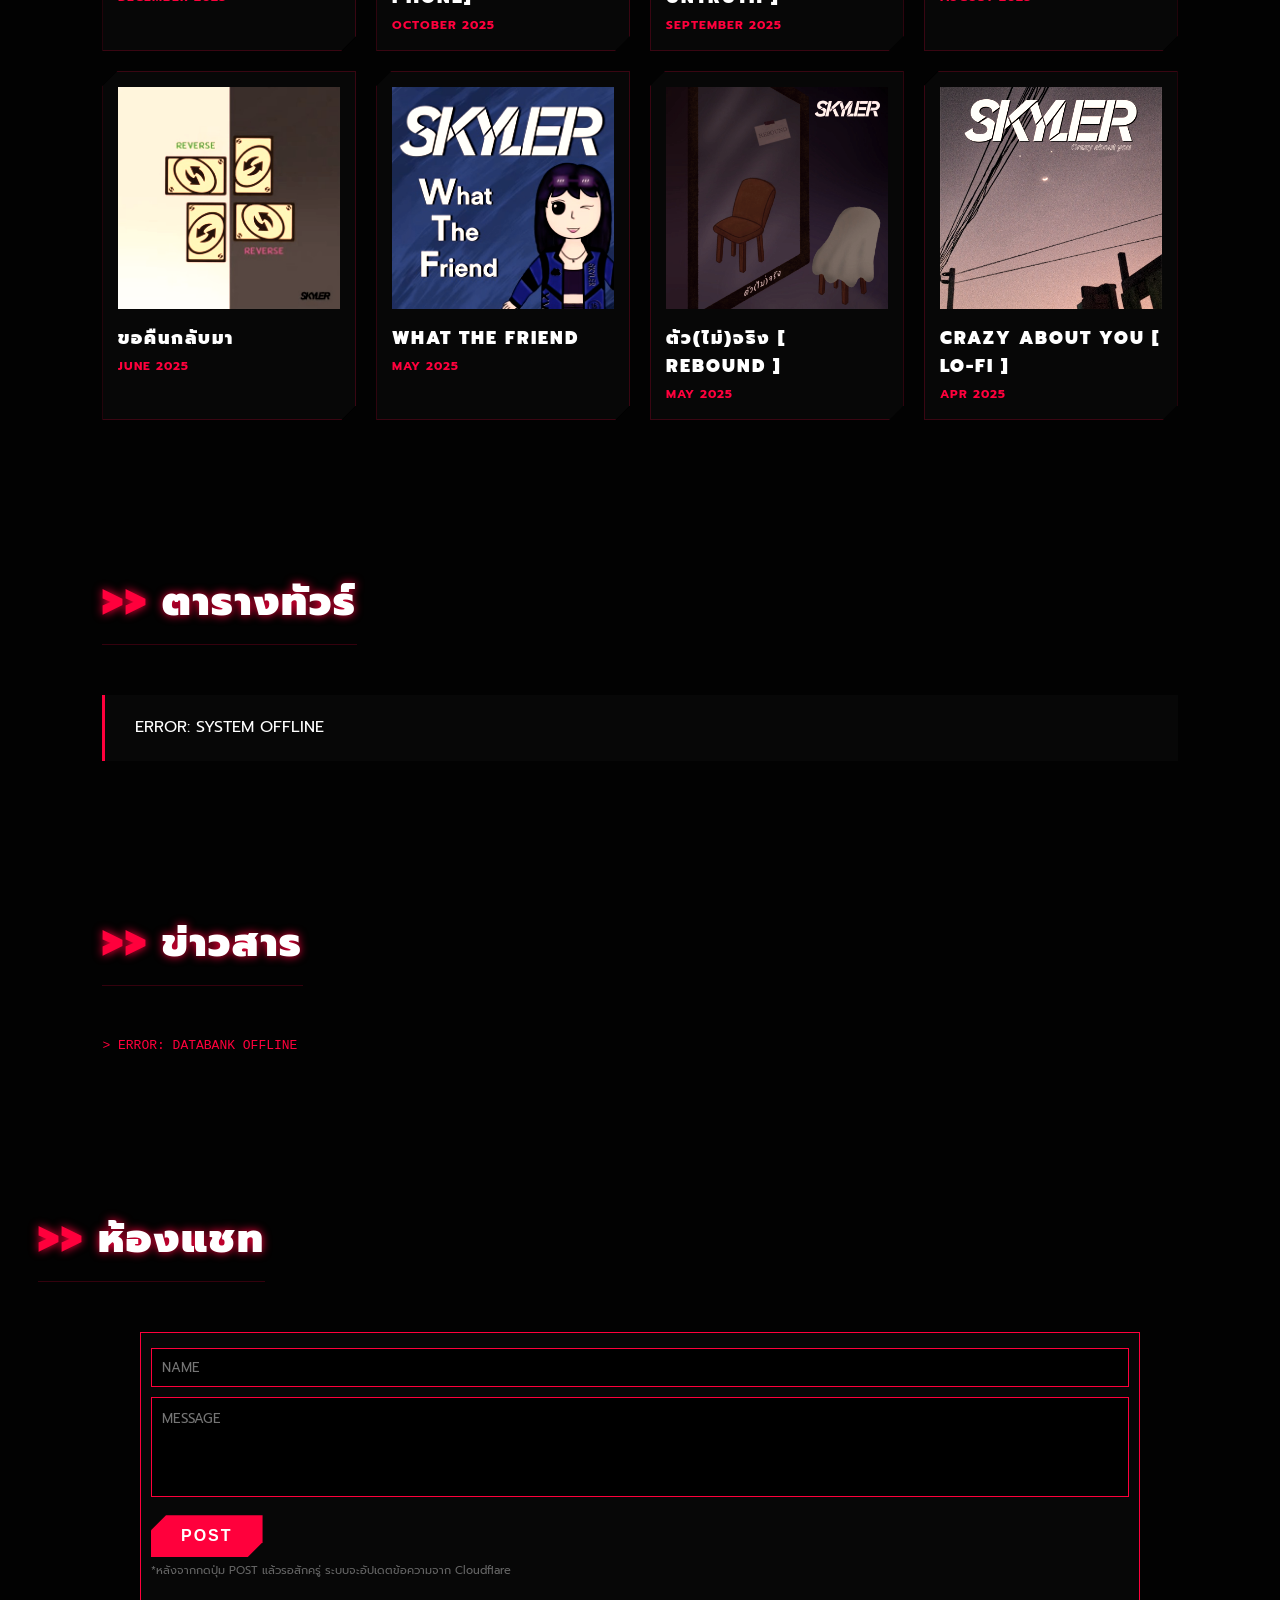
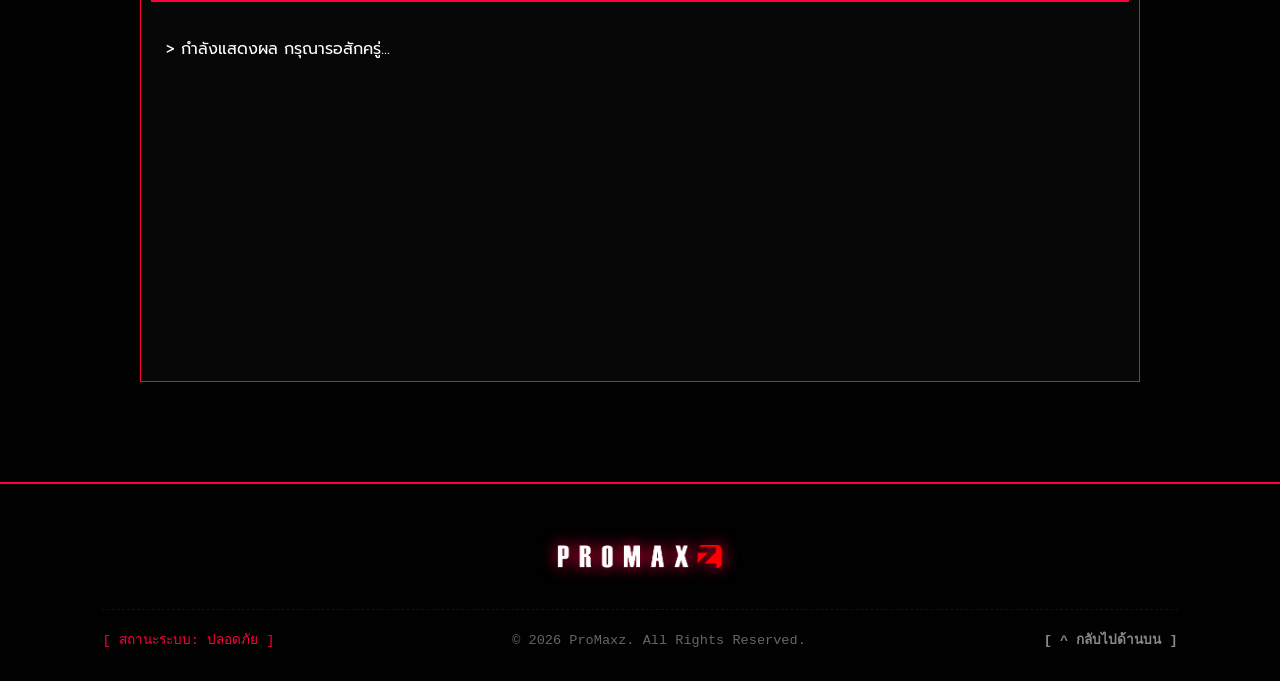
==== commit 385c64cc: "เปลี่ยนการวางระบบแยก" ====
--- a/index.html
+++ b/index.html
@@ -1,4 +1,4 @@
-<!DOCTYPE html>
+﻿<!DOCTYPE html>
 <html lang="th">
 <head>
  <meta charset="UTF-8">
@@ -6,434 +6,11 @@
  <title>ProMaxz | Home</title>
  <link rel="icon" href="assets/favicon.png" type="image/png" sizes="32x32">
  <link href="https://fonts.googleapis.com/css2?family=Prompt:wght@300;400;500;700;900&display=swap" rel="stylesheet">
- <style>
- /* ================= VARIABLES ================= */
- :root {
- --bg-void: #020202;
- --bg-panel: rgba(10, 10, 10, 0.7);
- --cyber-red: #FF003C;
- --cyber-red-dim: rgba(255, 0, 60, 0.2);
- --text-glow: #ffffff;
- --text-dim: #888888;
- --font-main: 'Prompt', sans-serif;
- }
- .text-red { color: var(--cyber-red); text-shadow: 0 0 10px var(--cyber-red); }
- 
-/* ================= RESET & BASE ================= */
- * { margin: 0; padding: 0; box-sizing: border-box; scroll-behavior: smooth; }
- 
-html, body {
- background-color: var(--bg-void); 
- color: var(--text-glow);
- font-family: var(--font-main); line-height: 1.6;
- background-image: radial-gradient(circle at 50% 0%, #3a0008 0%, var(--bg-void) 60%);
- background-attachment: fixed;
- word-wrap: break-word;
- word-break: break-word;
- }
-
- .main-container { overflow-x: hidden; width: 100%; position: relative; }
- h1, h2, h3, h4 { font-weight: 900; letter-spacing: 2px; text-transform: uppercase; }
- a { text-decoration: none; color: inherit; transition: 0.3s; }
- img { max-width: 100%; display: block; object-fit: cover; }
-
- /* ================= UTILITIES & BUTTONS ================= */
- .cyber-btn {
- display: inline-block; padding: 12px 30px; background: var(--cyber-red);
- color: #fff; font-weight: 700; font-size: 1rem; text-transform: uppercase;
- letter-spacing: 2px; cursor: pointer; position: relative; border: none;
- clip-path: polygon(15px 0, 100% 0, 100% calc(100% - 15px), calc(100% - 15px) 100%, 0 100%, 0 15px);
- transition: 0.3s;
- }
- .cyber-btn:disabled { opacity: 0.5; cursor: not-allowed; } 
- .cyber-btn:hover:not(:disabled) { background: #fff; color: var(--cyber-red); box-shadow: 0 0 15px var(--cyber-red); }
- 
-.cyber-btn-outline {
- background: rgba(255, 0, 60, 0.1); color: var(--cyber-red); border: 1px solid var(--cyber-red);
- clip-path: polygon(15px 0, 100% 0, 100% calc(100% - 15px), calc(100% - 15px) 100%, 0 100%, 0 15px);
- }
- .cyber-btn-outline:hover { background: var(--cyber-red); color: #fff; }
-
- .section-wrapper { padding: 100px 8% 50px; position: relative; z-index: 10; width: 100%; }
- 
-.sys-header {
- font-size: 2.5rem; color: #fff; margin-bottom: 50px;
- text-shadow: 0 0 10px var(--cyber-red); border-bottom: 1px solid var(--cyber-red-dim);
- padding-bottom: 10px; display: inline-block;
- }
- .sys-header::before { content: '>> '; color: var(--cyber-red); }
-
- /* ================= NAVBAR ================= */
- nav {
- position: fixed; top: 0; width: 100%; padding: 15px 8%;
- background: rgba(2, 2, 2, 0.85); border-bottom: 1px solid var(--cyber-red);
- display: flex; justify-content: space-between; align-items: center;
- z-index: 1000; backdrop-filter: blur(8px);
- }
- .logo { display: flex; align-items: center; }
- .logo img { height: 40px; width: auto; filter: drop-shadow(0 0 5px var(--cyber-red)); }
- .nav-links { display: flex; gap: 30px; }
- .nav-links a { font-weight: 500; font-size: 0.9rem; letter-spacing: 1.5px; color: var(--text-dim); }
- .nav-links a:hover { color: var(--cyber-red); text-shadow: 0 0 5px var(--cyber-red); }
-
- /* ================= HERO ================= */
- #hero {
- height: 100vh; display: flex; flex-direction: column; justify-content: center;
- padding: 0 8%; position: relative; z-index: 10;
- }
- .sys-status {
- color: var(--cyber-red); font-size: 0.9rem; font-weight: 700; letter-spacing: 4px;
- margin-bottom: 20px; display: flex; align-items: center; gap: 10px;
- }
- .sys-status::before {
- content: ''; width: 10px; height: 10px; background: var(--cyber-red);
- border-radius: 50%; box-shadow: 0 0 10px var(--cyber-red);
- animation: blink 1s infinite;
- }
- @keyframes blink { 0%, 100% { opacity: 1; } 50% { opacity: 0.3; } }
- 
-.hero-title {
- font-size: clamp(2.5rem, 5vw, 5rem); line-height: 1; margin-bottom: 20px;
- text-shadow: 0 0 20px rgba(255,0,60,0.5);
- }
- .hero-desc {
- color: var(--text-dim); max-width: 600px; margin-bottom: 40px;
- font-size: 1.1rem; border-left: 2px solid var(--cyber-red); padding-left: 15px;
- }
-
- /* ================= ABOUT ================= */
- .about-grid { display: grid; grid-template-columns: 1fr 1fr; gap: 60px; align-items: center; }
- .terminal-box {
- background: var(--bg-panel); border: 1px solid var(--cyber-red);
- padding: 30px; position: relative; font-family: monospace;
- backdrop-filter: blur(5px);
- }
- .terminal-box::before {
- content: '>>คำสั่งเทอร์มินัลกำลังทำงาน'; position: absolute; top: -10px; left: 20px;
- background: var(--bg-void); padding: 0 10px; color: var(--cyber-red); font-size: 1rem; font-weight: regular; font-family: var(--font-main);
- }
- .terminal-text { color: var(--text-dim); font-size: 1.1rem; line-height: 1.8; font-family: var(--font-main); }
- .terminal-text strong { color: #fff; text-shadow: 0 0 5px var(--text-glow); }
- .terminal-text .highlight { color: var(--cyber-red); }
- 
-.about-img {
- width: 100%; max-width: 400px; height: auto;
- display: block; margin: 0 auto; padding: 5px; 
- background: var(--cyber-red-dim); border: 2px solid var(--bg-void); 
- outline: 2px solid var(--cyber-red); outline-offset: -4px; 
- clip-path: polygon(20px 0, 100% 0, 100% calc(100% - 20px), calc(100% - 20px) 100%, 0 100%, 0 20px);
- transition: all 0.4s cubic-bezier(0.175, 0.885, 0.32, 1.275);
- }
- .about-img:hover {
- transform: translateY(-5px) scale(1.03);
- outline-color: #fff; box-shadow: 0 10px 20px -10px var(--cyber-red);
- }
-
- /* ================= MUSIC ================= */
- .music-grid { display: grid; grid-template-columns: repeat(4, 1fr); gap: 20px; }
- .data-card {
- background: var(--bg-panel); border: 1px solid var(--cyber-red-dim);
- padding: 15px; position: relative; transition: 0.3s;
- clip-path: polygon(15px 0, 100% 0, 100% calc(100% - 15px), calc(100% - 15px) 100%, 0 100%, 0 15px);
- backdrop-filter: blur(5px);
- }
- .data-card:hover { border-color: var(--cyber-red); box-shadow: 0 0 15px var(--cyber-red-dim); transform: translateY(-5px); }
- .data-img-wrap { position: relative; margin-bottom: 15px; overflow: hidden; }
- .data-img-wrap img { width: 100%; height: auto; aspect-ratio: 1/1; filter: contrast(1.2) sepia(0.3) hue-rotate(-20deg); transition: 0.5s; }
- .data-card:hover .data-img-wrap img { transform: scale(1.05); filter: none; }
- 
-.data-overlay {
- position: absolute; top: 0; left: 0; right: 0; bottom: 0;
- width: 100%; height: 100%; background: rgba(255,0,60,0.2); 
- opacity: 0; transition: 0.3s; backdrop-filter: blur(2px);
- }
- .data-overlay .cyber-btn {
- position: absolute; top: 50%; left: 50%; transform: translate(-50%, -50%); margin: 0;
- }
- .data-card:hover .data-overlay { opacity: 1; }
- .data-info h3 { font-size: 1.1rem; color: #fff; margin-bottom: 5px; } 
- .data-meta { color: var(--cyber-red); font-size: 0.75rem; font-weight: 700; letter-spacing: 1px; text-transform: uppercase; }
-
- /* ================= EVENTS ================= */
- .coord-list { display: flex; flex-direction: column; gap: 15px; }
- .coord-item {
- display: flex; justify-content: space-between; align-items: center;
- background: var(--bg-panel); border-left: 3px solid var(--cyber-red);
- padding: 20px 30px; transition: 0.3s; backdrop-filter: blur(5px);
- font-family: var(--font-main);
- }
- .coord-item:hover { background: rgba(255,0,60,0.2); box-shadow: inset 0 0 10px rgba(255,0,60,0.2); }
- .c-date { font-size: 1.5rem; font-weight: 900; color: var(--cyber-red); width: 120px; font-family: var(--font-main); }
- .c-details { flex: 1; }
- .c-title { font-size: 1.2rem; color: #fff; margin-bottom: 5px; font-weight: 900; font-family: var(--font-main); }
- .c-loc { color: var(--text-dim); font-size: 0.9rem; font-family: var(--font-main); }
- .c-status { font-family: monospace; color: var(--text-dim); }
-
- /* ================= NEWS / LOGS ================= */
- .log-grid { 
-    column-count: 3;          /* จำนวนคอลัมน์ในจอคอมฯ */
-    column-gap: 30px;         /* ระยะห่างระหว่างคอลัมน์ */
-    width: 100%;
-}
-
-.log-card {
-    display: inline-block;    /* สำคัญมาก: ต้องใช้ inline-block เพื่อให้มันไหลต่อกันได้ */
-    width: 100%;              /* กว้างเต็มคอลัมน์ */
-    margin-bottom: 30px;      /* ระยะห่างด้านล่างของการ์ดแต่ละใบ */
-    background: var(--bg-panel); 
-    border: 1px solid var(--cyber-red); 
-    padding: 20px; 
-    backdrop-filter: blur(5px);
-    vertical-align: top;
-    box-sizing: border-box;
-    break-inside: avoid; 
-    page-break-inside: avoid;
-}
- .log-card:hover { 
-     border-color: #fff; 
-     box-shadow: 0 10px 20px rgba(255, 0, 60, 0.3); 
-     transform: translateY(-5px); 
- }
- .log-img { 
-    width: auto;
-    height: auto; 
-    max-height: auto;
-    object-fit: contain; 
-    margin: 0 auto 20px auto;
-    display: block;
-    border: 1px solid rgba(255, 0, 60, 0.2); 
-}
- .log-id { 
-     font-family: monospace; 
-     color: var(--cyber-red); 
-     font-size: 0.85rem; 
-     margin-bottom: 8px; 
-     display: block; 
-     font-weight: bold;
- }
- .log-title { 
-     font-size: 1.5rem;
-     margin-bottom: 12px; 
-     color: #fff; 
-     line-height: 1.3; 
-     font-weight: 900;
- } 
- .log-desc { 
-     color: var(--text-dim); 
-     font-size: 0.95rem; 
-     line-height: 1.5; 
-     flex-grow: 1;
-     word-break: normal;
-     overflow-wrap: break-word;
- }
-
- /* ================= CHAT SECTION ================= */
- .chat-container {
- width: 100%; max-width: 1000px; height: auto; min-height: 400px;
- margin: 0 auto; background: var(--bg-panel); border: 1px solid var(--cyber-red);
- display: flex; flex-direction: column; backdrop-filter: blur(5px); 
- position: relative; padding-bottom: 20px;
- }
- .chat-header {
- background: rgba(255, 0, 60, 0.1); border-bottom: 1px solid var(--cyber-red-dim);
- padding: 10px 20px; font-family: monospace; color: var(--cyber-red);
- font-size: 0.85rem; display: flex; justify-content: space-between; font-weight: bold;
- }
- 
- #chatBox > div:nth-child(odd) { background: rgba(255, 255, 255, 0.03); padding: 10px; border-radius: 4px; }
- #chatBox > div:nth-child(even) { background: transparent; padding: 10px; border-radius: 4px; }
-
- /* ================= FOOTER ================= */
- footer {
- margin-top: 50px; padding: 60px 8% 30px;
- background: rgba(2, 2, 2, 0.9); border-top: 2px solid var(--cyber-red);
- text-align: center; position: relative; z-index: 10;
- }
- .f-logo-center { margin-bottom: 40px; display: flex; justify-content: center; }
- .f-logo-center img { height: 25px; width: auto; filter: drop-shadow(0 0 8px var(--cyber-red)); }
- .sys-end {
- display: flex; justify-content: space-between; align-items: center;
- border-top: 1px dashed var(--cyber-red-dim); padding-top: 20px;
- color: #666; font-family: monospace; font-size: 0.85rem; flex-wrap: wrap; gap: 15px;
- }
- .sys-end span.status { color: var(--cyber-red); }
- .back-top { color: var(--text-dim); cursor: pointer; font-weight: bold; transition: 0.3s; }
- .back-top:hover { color: var(--cyber-red); text-shadow: 0 0 8px var(--cyber-red); }
-
- /* ================= ANIMATIONS & EFFECTS ================= */
- ::-webkit-scrollbar { width: 8px; }
- ::-webkit-scrollbar-track { background: var(--bg-void); border-left: 1px solid var(--cyber-red-dim); }
- ::-webkit-scrollbar-thumb { background: var(--cyber-red); border-radius: 4px; }
- ::-webkit-scrollbar-thumb:hover { background: #fff; box-shadow: 0 0 10px var(--cyber-red); }
-
- ::selection { background: var(--cyber-red); color: #fff; text-shadow: none; }
- ::-moz-selection { background: var(--cyber-red); color: #fff; text-shadow: none; }
-
- .coord-item { position: relative; overflow: hidden; }
- .coord-item::before {
- content: ''; position: absolute; top: 0; left: -100%; width: 50%; height: 100%;
- background: linear-gradient(90deg, transparent, rgba(255, 0, 60, 0.4), transparent);
- transform: skewX(-20deg); transition: 0.5s; z-index: 1; pointer-events: none;
- }
- .coord-item:hover::before { left: 150%; transition: 0.7s ease-in-out; }
-
- .terminal-text::after {
- content: ' _'; display: inline-block; color: var(--cyber-red); font-weight: bold;
- animation: terminalBlink 1s step-end infinite;
- }
- @keyframes terminalBlink { 0%, 100% { opacity: 1; } 50% { opacity: 0; } }
-
- .sys-header { transition: 0.2s; }
- .sys-header:hover {
- animation: glitch-skew 0.3s cubic-bezier(0.25, 0.46, 0.45, 0.94) both infinite;
- color: #fff; text-shadow: -2px 0 var(--cyber-red), 2px 0 #0ff;
- }
- @keyframes glitch-skew {
- 0% { transform: skew(0deg); }
- 20% { transform: skew(-5deg); }
- 40% { transform: skew(5deg); }
- 60% { transform: skew(-2deg); }
- 80% { transform: skew(2deg); }
- 100% { transform: skew(0deg); }
- }
-
- .hero-title .text-red { animation: neon-flicker 4s infinite alternate; }
- @keyframes neon-flicker {
- 0%, 19%, 21%, 23%, 25%, 54%, 56%, 100% { text-shadow: 0 0 5px var(--cyber-red), 0 0 10px var(--cyber-red), 0 0 20px var(--cyber-red); opacity: 1; }
- 20%, 24%, 55% { text-shadow: none; opacity: 0.5; }
- }
-
- .data-card:hover .data-img-wrap img, .log-card:hover .log-img {
- animation: rgb-split 0.3s cubic-bezier(0.25, 0.46, 0.45, 0.94) both;
- }
- @keyframes rgb-split {
- 0% { filter: drop-shadow(0 0 0 transparent) drop-shadow(0 0 0 transparent); }
- 50% { filter: drop-shadow(-5px 0 0 rgba(255,0,60,0.8)) drop-shadow(5px 0 0 rgba(0,255,255,0.8)); transform: scale(1.05) translate(2px, -2px); }
- 100% { filter: drop-shadow(0 0 0 transparent) drop-shadow(0 0 0 transparent); transform: scale(1.05) translate(0, 0); }
- }
-
- .data-img-wrap::after {
- content: ''; position: absolute; top: 0; left: 0; width: 100%; height: 2px;
- background: rgba(255, 0, 0, 0.8); box-shadow: 0 0 10px rgb(255, 0, 0);
- opacity: 0; pointer-events: none; transition: opacity 0.3s;
- }
- .data-card:hover .data-img-wrap::after { opacity: 1; animation: scanline-vertical 1.5s linear infinite; }
- @keyframes scanline-vertical { 0% { top: 0%; } 100% { top: 100%; } }
-
- .cyber-btn { overflow: hidden; } 
- .cyber-btn::before {
- content: ''; position: absolute; top: 0; left: -150%; width: 50%; height: 100%;
- background: rgba(255, 255, 255, 0.3); transform: skewX(-25deg); transition: left 0.5s ease-in-out; pointer-events: none; 
- }
- .cyber-btn:hover::before { left: 150%; }
-
- #hero { position: relative; overflow: hidden; }
- #hero::after {
- content: ''; position: absolute; bottom: 0; left: -50%; width: 200%; height: 60%;
- background-image: linear-gradient(rgba(255, 0, 60, 0.3) 1px, transparent 1px), linear-gradient(90deg, rgba(255, 0, 60, 0.3) 1px, transparent 1px);
- background-size: 40px 40px; transform: perspective(500px) rotateX(60deg); animation: moveGrid 2s linear infinite; 
- z-index: -1; pointer-events: none; -webkit-mask-image: linear-gradient(to top, rgba(0,0,0,1), transparent); mask-image: linear-gradient(to top, rgba(0,0,0,1), transparent);
- }
- @keyframes moveGrid { 0% { transform: perspective(500px) rotateX(60deg) translateY(0); } 100% { transform: perspective(500px) rotateX(60deg) translateY(40px); } }
-
- .data-card, .log-card { transition: transform 0.4s cubic-bezier(0.175, 0.885, 0.32, 1.275), box-shadow 0.4s; transform-style: preserve-3d; }
- .data-card:hover, .log-card:hover { transform: translateY(-10px) scale(1.02) perspective(1000px) rotateX(2deg) rotateY(-2deg); box-shadow: -5px 15px 25px rgba(255, 0, 60, 0.2); z-index: 2; }
-
- .data-img-wrap::before {
- content: ''; position: absolute; top: 15px; left: 15px; right: 15px; bottom: 15px; border: 2px solid transparent;
- background: linear-gradient(to right, #fff 2px, transparent 2px) 0 0, linear-gradient(to right, #fff 2px, transparent 2px) 0 100%, linear-gradient(to left, #fff 2px, transparent 2px) 100% 0, linear-gradient(to left, #fff 2px, transparent 2px) 100% 100%, linear-gradient(to bottom, #fff 2px, transparent 2px) 0 0, linear-gradient(to bottom, #fff 2px, transparent 2px) 100% 0, linear-gradient(to top, #fff 2px, transparent 2px) 0 100%, linear-gradient(to top, #fff 2px, transparent 2px) 100% 100%;
- background-repeat: no-repeat; background-size: 20px 20px; opacity: 0; transform: scale(1.2); transition: 0.3s cubic-bezier(0.175, 0.885, 0.32, 1.275); z-index: 5; pointer-events: none;
- }
- .data-card:hover .data-img-wrap::before { opacity: 1; transform: scale(1); }
-
- .sys-status { display: inline-flex; overflow: hidden; white-space: nowrap; animation: typingStatus 2.5s steps(40, end); }
- @keyframes typingStatus { from { max-width: 0; opacity: 0; } to { max-width: 100%; opacity: 1; } }
-
- .data-card:hover .data-meta { animation: metaGlitch 0.2s linear infinite; }
- @keyframes metaGlitch {
- 0% { opacity: 1; transform: translate(0); color: var(--cyber-red); }
- 20% { opacity: 0.8; transform: translate(-2px, 1px); color: #0ff; }
- 40% { opacity: 1; transform: translate(2px, -1px); color: var(--cyber-red); }
- 60% { opacity: 0.9; transform: translate(-1px, 2px); color: #fff; }
- 80% { opacity: 1; transform: translate(1px, -2px); color: var(--cyber-red); }
- 100% { opacity: 1; transform: translate(0); color: var(--cyber-red); }
- }
-
- /* ================= LAYOUT & HUD CORNERS ================= */
- .hero-content-wrapper { display: flex; justify-content: space-between; align-items: center; width: 100%; gap: 40px; }
- .hero-text-side { flex: 1; }
- .hero-banner-side { flex: 0 1 auto; display: flex; justify-content: flex-end; }
-
- .banner-frame.hud-corners { position: relative; display: inline-block; padding: 15px; transition: all 0.4s cubic-bezier(0.175, 0.885, 0.32, 1.275); }
- .banner-frame.hud-corners img {
- display: block; max-width: 720px; width: 100%; height: auto; border: 1px solid var(--cyber-red-dim);
- filter: grayscale(40%) contrast(1.2); transition: 0.4s ease;
- }
- .banner-frame.hud-corners:hover { transform: translateY(-10px) scale(1.02); }
- .banner-frame.hud-corners:hover img { filter: grayscale(0%) contrast(1.1); border-color: var(--cyber-red); box-shadow: 0 10px 30px rgba(255, 0, 60, 0.2); }
-
- .banner-frame.hud-corners::before, .banner-frame.hud-corners::after, .banner-frame.hud-corners .corners-inner::before, .banner-frame.hud-corners .corners-inner::after {
- content: ''; position: absolute; width: 25px; height: 25px; border: 2px solid var(--cyber-red); transition: 0.3s;
- }
- .banner-frame.hud-corners::before { top: 0; left: 0; border-right: none; border-bottom: none; }
- .banner-frame.hud-corners::after { top: 0; right: 0; border-left: none; border-bottom: none; }
- .banner-frame.hud-corners .corners-inner::before { bottom: 0; left: 0; border-right: none; border-top: none; }
- .banner-frame.hud-corners .corners-inner::after { bottom: 0; right: 0; border-left: none; border-top: none; }
- .banner-frame.hud-corners:hover::before { top: -5px; left: -5px; border-color: #fff; }
- .banner-frame.hud-corners:hover::after { top: -5px; right: -5px; border-color: #fff; }
- .banner-frame.hud-corners:hover .corners-inner::before { bottom: -5px; left: -5px; border-color: #fff; }
- .banner-frame.hud-corners:hover .corners-inner::after { bottom: -5px; right: -5px; border-color: #fff; }
-
- /* ================= RESPONSIVE ================= */
- @media (max-width: 1200px) {
-     .music-grid { grid-template-columns: repeat(2, 1fr); }
-     .log-grid { column-count: 2; }
-     .about-grid { grid-template-columns: 1fr; }
-     .coord-item { flex-direction: column; align-items: flex-start; gap: 15px; }
-     .c-date { width: auto; }
-     .cyber-btn { align-self: flex-start; }
- }
-
- @media (max-width: 768px) {
-     nav { padding: 15px 5%; flex-direction: column; gap: 15px; }
-     .nav-links { flex-wrap: wrap; justify-content: center; gap: 15px; }
-     .section-wrapper { padding: 80px 5% 40px; }
-     .hero-title { font-size: 2.2rem; }
-     .sys-header { font-size: 1.5rem; display: block; max-width: 100%; }
-     .sys-status { flex-wrap: wrap; line-height: 1.4; letter-spacing: 1px; font-size: 0.8rem;}
-     .terminal-box { padding: 20px 15px; }
-     .terminal-box::before { font-size: 1rem; top: -8px; left: 10px; max-width: 90%; }
-     .music-grid { grid-template-columns: 1fr; }
-     .log-grid { column-count: 1; }
-     .sys-end { flex-direction: column; text-align: center; justify-content: center; }
-     .chat-container { height: 450px; }
-     #chatBox { height: 300px !important; overflow-y: auto !important; } 
- }
- 
- 
- #hero { height: auto; min-height: 100vh; padding-top: 120px; padding-bottom: 50px; }
- .hero-content-wrapper { flex-direction: column; text-align: center; gap: 50px; }
- .hero-text-side { display: flex; flex-direction: column; align-items: center; }
- .sys-status { justify-content: center; }
- .hero-banner-side { width: 100%; justify-content: center; }
- /* ================= ขยายกรอบแชทให้กว้างและยาวลงข้างล่าง ================= */
-     #chat.section-wrapper { padding-left: 3%; padding-right: 3%; }
-     .chat-container { 
-         padding: 15px 10px !important; 
-         height: 650px !important; /* เพิ่มความสูงรวมของกล่องแชทให้ยาวลงมา */
-     }
-     #chatBox { 
-         height: 450px !important; /* เพิ่มพื้นที่แสดงข้อความให้ยาวขึ้น */
-         overflow-y: auto !important; 
-     } 
-
- 
- </style>
+ <link rel="stylesheet" href="styles.css">
 </head>
 <body>
 
 <div class="main-container">
-
  <nav>
  <div class="logo">
  <a href="index.html"><img src="assets/main_logo.png" alt="ProMaxz Logo"></a>
@@ -452,7 +29,7 @@
  <div class="hero-text-side">
  <div class="sys-status">สร้างการเชื่อมต่อแล้ว // ระบบพร้อมใช้งาน</div>
  <h1 class="hero-title" style="line-height: 1.3;">โลกใบใหม่<br><span class="text-red">PROMAXZ</span><br>เริ่มต้นขึ้น
-</h1>
+ </h1>
  <p class="hero-desc">กำลังออนไลน์</p>
  <div style="display: flex; gap: 15px; flex-wrap: wrap;">
  <a href="#music" class="cyber-btn">ฟังเพลง</a>
@@ -462,13 +39,12 @@
  <div class="hero-banner-side">
  <div class="banner-frame hud-corners">
  <div class="corners-inner">
- <img src="assets/slideshow-1.jpg" alt="Hero Banner" style="cursor: pointer;" onclick="openModal(this.src)">
+ <img src="assets/slideshow-1.jpg" alt="Hero Banner" class="hero-banner-image" data-image="assets/slideshow-1.jpg">
  </div>
  </div>
  </div>
  </div>
  </header>
-
  <section id="about" class="section-wrapper">
  <h2 class="sys-header">ProMaxz</h2>
  <div class="about-grid">
@@ -476,8 +52,7 @@
  <p class="terminal-text">
  > กำลังเรียกใช้งานการสแกน ...<br>
  > ตำแหน่งที่ค้นพบ: <strong>PRODUCER</strong><br><br>
- โปรดิวเซอร์และมือเบสผู้หลงใหลในดนตรีทุกแนวเพลง เขาเริ่มต้นเส้นทางดนตรีจากการสร้างสรรค์ผลงานในห้องนอน สู่การร่วมงานกับศิลปินมากมาย ทำให้ผลงานของเขามีพลังและน่าจดจำ <span class="highlight">ด้วยซาวด์เบสที่เป็นเอกลักษณ์และการเรียบเรียงดนตรีที่หนักแน่น</span>
- ทำให้ผลงานของเขามีพลังและน่าจดจำ และพร้อมที่จะก้าวเข้าสู่การปฏิวัติทางเสียง<br><br>
+ โปรดิวเซอร์และมือเบสผู้หลงใหลในดนตรีทุกแนวเพลง เขาเริ่มต้นเส้นทางดนตรีจากการสร้างสรรค์ผลงานในห้องนอน สู่การร่วมงานกับศิลปินมากมาย ทำให้ผลงานของเขามีพลังและน่าจดจำ ด้วยซาวด์เบสที่เป็นเอกลักษณ์และการเรียบเรียงดนตรีที่หนักแน่น ทำให้ผลงานของเขามีพลังและน่าจดจำ และพร้อมที่จะก้าวเข้าสู่การปฏิวัติทางเสียง<br><br>
  > สถานะ: <span class="highlight">พร้อมส่งมอบระบบ</span>
  </p>
  </div>
@@ -486,7 +61,7 @@
  </div>
  </div>
  </section>
-
+ 
  <section id="about2" class="section-wrapper">
  <h2 class="sys-header">SKYLER</h2>
  <div class="about-grid">
@@ -504,11 +79,11 @@
  </div>
  </div>
  </section>
-
+ 
  <section id="music" class="section-wrapper">
  <h2 class="sys-header">ฟังเพลง</h2>
  <div class="music-grid">
- 
+  
  <div class="data-card">
  <div class="data-img-wrap">
  <img src="assets/single8.png" alt="Track 08">
@@ -521,7 +96,7 @@
  <div class="data-meta">December 2025</div>
  </div>
  </div>
-
+ 
  <div class="data-card">
  <div class="data-img-wrap">
  <img src="assets/single7.jpg" alt="Track 07">
@@ -534,7 +109,7 @@
  <div class="data-meta">October 2025</div>
  </div>
  </div>
-
+ 
  <div class="data-card">
  <div class="data-img-wrap">
  <img src="assets/single6.png" alt="Track 06">
@@ -547,7 +122,7 @@
  <div class="data-meta">September 2025</div>
  </div>
  </div>
-
+ 
  <div class="data-card">
  <div class="data-img-wrap">
  <img src="assets/single5.png" alt="Track 05">
@@ -560,7 +135,7 @@
  <div class="data-meta">August 2025</div>
  </div>
  </div>
-
+ 
  <div class="data-card">
  <div class="data-img-wrap">
  <img src="assets/single-4.jpg" alt="Track 04">
@@ -573,7 +148,7 @@
  <div class="data-meta">June 2025</div>
  </div>
  </div>
-
+ 
  <div class="data-card">
  <div class="data-img-wrap">
  <img src="assets/single3.jpg" alt="Track 03">
@@ -586,7 +161,7 @@
  <div class="data-meta">May 2025</div>
  </div>
  </div>
-
+ 
  <div class="data-card">
  <div class="data-img-wrap">
  <img src="assets/single2.jpg" alt="Track 02">
@@ -599,7 +174,7 @@
  <div class="data-meta">May 2025</div>
  </div>
  </div>
-
+ 
  <div class="data-card">
  <div class="data-img-wrap">
  <img src="assets/single1.jpg" alt="Track 01">
@@ -612,10 +187,10 @@
  <div class="data-meta">Apr 2025</div>
  </div>
  </div>
-
- </div>
- </section>
-
+ 
+ </div>
+ </section>
+ 
  <section id="events" class="section-wrapper">
     <h2 class="sys-header">ตารางทัวร์</h2>
     <div class="coord-list" id="event-container">
@@ -624,39 +199,35 @@
         </div>
     </div>
  </section>
-
+ 
  <section id="news" class="section-wrapper">
     <h2 class="sys-header">ข่าวสาร</h2>
     <div class="log-grid" id="news-container">
         <div style="color: var(--cyber-red); font-family: monospace;">> กำลังโหลดข่าว กรุณารอสักครู่...</div>
     </div>
-</section>
-
+ </section>
+ 
  <section id="chat" class="section-wrapper">
  <h2 class="sys-header">ห้องแชท</h2>
  <div class="chat-container" style="padding: 20px;">
- <!-- ส่วนพิมพ์ข้อความ -->
- <div class="input-area" style="border-bottom: 2px solid #FF003C; padding-bottom: 20px; margin-bottom: 20px;">
- 
- <!-- ช่องใส่รหัสสำหรับ Admin (เอากลับมาแล้ว) -->
+ <div class="input-area">
  <div id="adminPanel" style="display:none; margin-bottom:10px;">
-    <input type="password" id="adminPass" placeholder="ENTER_ACCESS_CODE" style="width:100%; background:#000; border:1px solid #FF003C; color:#FF003C; padding:8px; font-family: 'Prompt', sans-serif;">
- </div>
- 
- <input type="text" id="chatName" placeholder="NAME" style="width:100%; background:#000; border:1px solid #FF003C; color:#fff; padding:8px; margin-bottom:10px; font-family: 'Prompt', sans-serif;">
- <textarea id="chatMsg" placeholder="MESSAGE" style="width:100%; height:100px; background:#000; border:1px solid #FF003C; color:#fff; padding:10px; resize:none; box-sizing:border-box; outline:none; font-family: 'Prompt', sans-serif;"></textarea>
- 
- <button id="postBtn" onclick="postMsg()" class="cyber-btn" style="margin-top:10px;">POST</button>
- <p style="font-size: 0.7rem; color: #666; margin-top: 5px; font-family: 'Prompt', sans-serif;">*หลังจากกดปุ่ม POST แล้วรอสักครู่ ระบบจะอัปเดตข้อความจาก Cloudflare</p>
- </div>
-
- <!-- ส่วนแสดงผลข้อความ -->
- <div id="chatBox" style="padding:15px; overflow-y:visible; height:auto; font-family:'Prompt', sans-serif; color:#fff;">
+    <input type="password" id="adminPass" class="field-input" placeholder="ENTER_ACCESS_CODE" style="color: var(--cyber-red);">
+ </div>
+ 
+ <input type="text" id="chatName" class="field-input" placeholder="NAME">
+ <textarea id="chatMsg" class="field-textarea" placeholder="MESSAGE"></textarea>
+ 
+ <button id="postBtn" class="cyber-btn" style="margin-top:10px;">POST</button>
+ <p class="form-note">*หลังจากกดปุ่ม POST แล้วรอสักครู่ ระบบจะอัปเดตข้อความจาก Cloudflare</p>
+ </div>
+ 
+ <div id="chatBox" class="chat-message-box">
  > กำลังแสดงผล กรุณารอสักครู่...
  </div>
  </div>
  </section>
-
+ 
  <footer>
  <div class="f-logo-center">
  <img src="assets/main_logo.png" alt="ProMaxz Logo">
@@ -667,193 +238,11 @@
  <a href="#hero" class="back-top">[ ^ กลับไปด้านบน ]</a>
  </div>
  </footer>
-
+ 
 </div>
-<!-- Lightbox Modal สำหรับขยายภาพ (คลิกพื้นที่ว่างเพื่อปิด) -->
-<div id="imageModal" onclick="closeModal()" style="display:none; position:fixed; z-index:9999; top:0; left:0; width:100%; height:100%; background:rgba(0,0,0,0.9); justify-content:center; align-items:center; backdrop-filter: blur(5px); cursor:pointer;">
-    <!-- ใส่ onclick="event.stopPropagation()" เพื่อป้องกันไม่ให้คลิกโดนรูปแล้วรูปปิดตาม -->
-    <img id="modalImg" onclick="event.stopPropagation()" style="max-width:90%; max-height:85vh; border:2px solid var(--cyber-red); box-shadow:0 0 30px var(--cyber-red); cursor:default;">
+<div id="imageModal" class="modal-backdrop">
+    <img id="modalImg" class="modal-image" alt="Expanded view">
 </div>
-<script>
-    const API_URL = '/api'; 
-
-    // ==========================================
-    // ส่วนที่ 1: ระบบตารางทัวร์ (EVENTS)
-    // ==========================================
-    async function loadTour() {
-        const container = document.getElementById('event-container');
-        try {
-            const res = await fetch(API_URL + '/events');
-            const data = await res.json();
-            
-            if(data && data.length > 0) {
-                container.innerHTML = data.map(event => {
-                    // เช็คว่าลิงก์มีค่าไหม และไม่ใช่เครื่องหมาย - หรือเว้นว่าง
-                    let isValidLink = event.link && event.link.trim() !== '' && event.link.trim() !== '-';
-                    
-                    // ถ้าลิงก์จริงให้โชว์ปุ่ม ACCESS ถ้าไม่มีให้โชว์ปุ่มเทาๆ กดไม่ได้
-                    let linkBtn = isValidLink 
-                        ? `<a href="${event.link}" target="_blank" class="cyber-btn">ACCESS</a>`
-                        : `<button class="cyber-btn" disabled style="opacity: 0.3; cursor: not-allowed; border: 1px solid var(--cyber-red-dim); background: transparent; color: #888;">UNAVAILABLE</button>`;
-
-                    return `
-                    <div class="coord-item">
-                        <div class="c-date">${event.date}</div>
-                        <div class="c-details">
-                            <h3 class="c-title">${event.title}</h3>
-                            <div class="c-loc">${event.location}</div>
-                        </div>
-                        <div style="display:flex; align-items:center;">
-                            ${linkBtn}
-                        </div>
-                    </div>
-                    `;
-                }).join('');
-            } else {
-                container.innerHTML = '<div class="coord-item">ERROR: NO TARGETS FOUND</div>';
-            }
-        } catch(e) { 
-            container.innerHTML = '<div class="coord-item">ERROR: SYSTEM OFFLINE</div>'; 
-        }
-    }
-
-    // ==========================================
-    // ส่วนที่ 2: ระบบดึงข้อมูลข่าว (NEWS)
-    // ==========================================
-    async function loadNews() {
-        const container = document.getElementById('news-container');
-        try {
-            const res = await fetch(API_URL + '/news');
-            const data = await res.json();
-            
-            if(data && data.length > 0) {
-                container.innerHTML = data.slice(0, 6).map(news => {
-                    // เช็คลิงก์ของหน้าข่าว (ถ้าคุณเพิ่มระบบใส่ลิงก์เข้ามาแล้ว)
-                    let isValidLink = news.link && news.link.trim() !== '' && news.link.trim() !== '-';
-                    
-                    // สลับ Tag ถ้ามีลิงก์ให้เป็น <a> ถาไม่มีให้เป็น <div> ธรรมดา
-                    let tag = isValidLink ? 'a' : 'div';
-                    let hrefAttr = isValidLink ? `href="${news.link}"` : '';
-                    let cursorStyle = isValidLink ? 'cursor: pointer;' : 'cursor: default;';
-                    let readMoreText = isValidLink ? `<span style="color: var(--cyber-red); font-size: 0.85rem; font-weight: bold; margin-top: 15px; display: block;">[ READ MORE >> ]</span>` : '';
-
-                    return `
-                    <div style="display: flex; flex-direction: column;">
-                        <${tag} ${hrefAttr} class="log-card" style="text-decoration: none; ${cursorStyle}">
-                            <img src="${news.img_url}" class="log-img" alt="News Image" onerror="this.src='assets/main_logo.png'">
-                            <span class="log-id">LOG_ID: ${news.log_id}</span>
-                            <h3 class="log-title">${news.title}</h3>
-                            <p class="log-desc">${news.description}</p>
-                            ${readMoreText}
-                        </${tag}>
-                    </div>
-                    `;
-                }).join('');
-            } else {
-                container.innerHTML = '<div style="color:#888; font-family: monospace;">> NO LOGS FOUND.</div>';
-            }
-        } catch(e) { 
-            container.innerHTML = '<div style="color:var(--cyber-red); font-family: monospace;">> ERROR: DATABANK OFFLINE</div>'; 
-        }
-    }
-
-    // ==========================================
-    // ส่วนที่ 3: ระบบแชท (NEXUS_COMM)
-    // ==========================================
-    async function loadMessages() {
-        try {
-            const res = await fetch(API_URL + '/chat');
-            const data = await res.json();
-            
-            document.getElementById('chatBox').innerHTML = data.map(r => {
-                const date = new Date(r.timestamp);
-                const dateStr = date.toLocaleDateString('th-TH', { day: '2-digit', month: '2-digit', year: '2-digit' });
-                const timeStr = date.toLocaleTimeString('th-TH', { hour: '2-digit', minute: '2-digit' });
-                
-                return `
-                <div style="margin-bottom:10px; font-size: 0.9rem;">
-                    <span style="color:#888; font-family: monospace; font-size: 0.75rem;">[${dateStr} ${timeStr}]</span>
-                    <span style="color:#FF003C; font-weight:bold;">${r.name}:</span> 
-                    <span>${r.message}</span>
-                </div>
-                `;
-            }).join('');
-        } catch(e) {}
-    }
-
-    async function postMsg() {
-        const nameInput = document.getElementById('chatName');
-        const msgInput = document.getElementById('chatMsg');
-        const adminPassInput = document.getElementById('adminPass'); 
-        const adminPanel = document.getElementById('adminPanel'); 
-        const postBtn = document.getElementById('postBtn');
-
-        const name = nameInput.value.trim();
-        const msg = msgInput.value.trim();
-        const pass = adminPassInput ? adminPassInput.value.trim() : ""; 
-
-        if(!name || !msg) return alert("> ERROR: FIELDS_REQUIRED");
-
-        if (name.toUpperCase() === "PROMAXZ" || name.toUpperCase() === "ADMIN") {
-            if (adminPanel && adminPanel.style.display === 'none') {
-                adminPanel.style.display = 'block';
-                return alert("กรุณาระบุรหัสยืนยันตัวตน " + name);
-            }
-            if (!pass) {
-                return alert("กรุณาใส่รหัสผ่านก่อนโพสต์ครับ");
-            }
-        }
-
-        postBtn.innerText = "UPLOADING...";
-        postBtn.disabled = true;
-
-        try {
-            const response = await fetch(API_URL + '/chat', {
-                method: 'POST',
-                headers: { 'Content-Type': 'application/json' },
-                body: JSON.stringify({ name: name, message: msg, adminPass: pass }) 
-            });
-            const result = await response.json();
-            
-            if (result.error) {
-                alert("ACCESS DENIED: " + result.error);
-            } else {
-                msgInput.value = ''; 
-                if(adminPassInput) adminPassInput.value = ''; 
-                if(adminPanel) adminPanel.style.display = 'none'; 
-            }
-        } catch (error) {
-            alert("> ERROR: SYSTEM_ERROR");
-        }
-        
-        postBtn.innerText = "POST";
-        postBtn.disabled = false;
-        loadMessages(); 
-    }
-
-    document.addEventListener("DOMContentLoaded", () => {
-        loadTour();
-        loadNews();
-        loadMessages();
-        setInterval(loadMessages, 5000);
-    });
-    // เปิด Modal แสดงรูปใหญ่
-    function openModal(imgSrc) {
-        const modal = document.getElementById('imageModal');
-        const modalImg = document.getElementById('modalImg');
-        modal.style.display = 'flex';
-        modalImg.src = imgSrc;
-    }
-
-    // ปิด Modal
-    function closeModal() {
-        document.getElementById('imageModal').style.display = 'none';
-    }
-
-    // กดปุ่ม Esc บนคีย์บอร์ดเพื่อปิดภาพได้ด้วย
-    document.addEventListener('keydown', (e) => {
-        if (e.key === 'Escape') closeModal();
-    });
-</script>
+<script src="app.js" defer></script>
 </body>
-</html>+</html>
--- a/styles.css
+++ b/styles.css
@@ -0,0 +1,491 @@
+﻿
+ /* ================= VARIABLES ================= */
+ :root {
+ --bg-void: #020202;
+ --bg-panel: rgba(10, 10, 10, 0.7);
+ --cyber-red: #FF003C;
+ --cyber-red-dim: rgba(255, 0, 60, 0.2);
+ --text-glow: #ffffff;
+ --text-dim: #888888;
+ --font-main: 'Prompt', sans-serif;
+ }
+ .text-red { color: var(--cyber-red); text-shadow: 0 0 10px var(--cyber-red); }
+ 
+/* ================= RESET & BASE ================= */
+ * { margin: 0; padding: 0; box-sizing: border-box; scroll-behavior: smooth; }
+ 
+html, body {
+ background-color: var(--bg-void); 
+ color: var(--text-glow);
+ font-family: var(--font-main); line-height: 1.6;
+ background-image: radial-gradient(circle at 50% 0%, #3a0008 0%, var(--bg-void) 60%);
+ background-attachment: fixed;
+ word-wrap: break-word;
+ word-break: break-word;
+ }
+
+ .main-container { overflow-x: hidden; width: 100%; position: relative; }
+ h1, h2, h3, h4 { font-weight: 900; letter-spacing: 2px; text-transform: uppercase; }
+ a { text-decoration: none; color: inherit; transition: 0.3s; }
+ img { max-width: 100%; display: block; object-fit: cover; }
+
+ /* ================= UTILITIES & BUTTONS ================= */
+ .cyber-btn {
+ display: inline-block; padding: 12px 30px; background: var(--cyber-red);
+ color: #fff; font-weight: 700; font-size: 1rem; text-transform: uppercase;
+ letter-spacing: 2px; cursor: pointer; position: relative; border: none;
+ clip-path: polygon(15px 0, 100% 0, 100% calc(100% - 15px), calc(100% - 15px) 100%, 0 100%, 0 15px);
+ transition: 0.3s;
+ }
+ .cyber-btn:disabled { opacity: 0.5; cursor: not-allowed; } 
+ .cyber-btn:hover:not(:disabled) { background: #fff; color: var(--cyber-red); box-shadow: 0 0 15px var(--cyber-red); }
+ 
+.cyber-btn-outline {
+ background: rgba(255, 0, 60, 0.1); color: var(--cyber-red); border: 1px solid var(--cyber-red);
+ clip-path: polygon(15px 0, 100% 0, 100% calc(100% - 15px), calc(100% - 15px) 100%, 0 100%, 0 15px);
+ }
+ .cyber-btn-outline:hover { background: var(--cyber-red); color: #fff; }
+
+ .section-wrapper { padding: 100px 8% 50px; position: relative; z-index: 10; width: 100%; }
+ 
+.sys-header {
+ font-size: 2.5rem; color: #fff; margin-bottom: 50px;
+ text-shadow: 0 0 10px var(--cyber-red); border-bottom: 1px solid var(--cyber-red-dim);
+ padding-bottom: 10px; display: inline-block;
+ }
+ .sys-header::before { content: '>> '; color: var(--cyber-red); }
+
+ /* ================= NAVBAR ================= */
+ nav {
+ position: fixed; top: 0; width: 100%; padding: 15px 8%;
+ background: rgba(2, 2, 2, 0.85); border-bottom: 1px solid var(--cyber-red);
+ display: flex; justify-content: space-between; align-items: center;
+ z-index: 1000; backdrop-filter: blur(8px);
+ }
+ .logo { display: flex; align-items: center; }
+ .logo img { height: 40px; width: auto; filter: drop-shadow(0 0 5px var(--cyber-red)); }
+ .nav-links { display: flex; gap: 30px; }
+ .nav-links a { font-weight: 500; font-size: 0.9rem; letter-spacing: 1.5px; color: var(--text-dim); }
+ .nav-links a:hover { color: var(--cyber-red); text-shadow: 0 0 5px var(--cyber-red); }
+
+ /* ================= HERO ================= */
+ #hero {
+ height: 100vh; display: flex; flex-direction: column; justify-content: center;
+ padding: 0 8%; position: relative; z-index: 10;
+ }
+ .sys-status {
+ color: var(--cyber-red); font-size: 0.9rem; font-weight: 700; letter-spacing: 4px;
+ margin-bottom: 20px; display: flex; align-items: center; gap: 10px;
+ }
+ .sys-status::before {
+ content: ''; width: 10px; height: 10px; background: var(--cyber-red);
+ border-radius: 50%; box-shadow: 0 0 10px var(--cyber-red);
+ animation: blink 1s infinite;
+ }
+ @keyframes blink { 0%, 100% { opacity: 1; } 50% { opacity: 0.3; } }
+ 
+.hero-title {
+ font-size: clamp(2.5rem, 5vw, 5rem); line-height: 1; margin-bottom: 20px;
+ text-shadow: 0 0 20px rgba(255,0,60,0.5);
+ }
+ .hero-desc {
+ color: var(--text-dim); max-width: 600px; margin-bottom: 40px;
+ font-size: 1.1rem; border-left: 2px solid var(--cyber-red); padding-left: 15px;
+ }
+
+ /* ================= ABOUT ================= */
+ .about-grid { display: grid; grid-template-columns: 1fr 1fr; gap: 60px; align-items: center; }
+ .terminal-box {
+ background: var(--bg-panel); border: 1px solid var(--cyber-red);
+ padding: 30px; position: relative; font-family: monospace;
+ backdrop-filter: blur(5px);
+ }
+ .terminal-box::before {
+ content: '>>คำสั่งเทอร์มินัลกำลังทำงาน'; position: absolute; top: -10px; left: 20px;
+ background: var(--bg-void); padding: 0 10px; color: var(--cyber-red); font-size: 1rem; font-weight: regular; font-family: var(--font-main);
+ }
+ .terminal-text { color: var(--text-dim); font-size: 1.1rem; line-height: 1.8; font-family: var(--font-main); }
+ .terminal-text strong { color: #fff; text-shadow: 0 0 5px var(--text-glow); }
+ .terminal-text .highlight { color: var(--cyber-red); }
+ 
+.about-img {
+ width: 100%; max-width: 400px; height: auto;
+ display: block; margin: 0 auto; padding: 5px; 
+ background: var(--cyber-red-dim); border: 2px solid var(--bg-void); 
+ outline: 2px solid var(--cyber-red); outline-offset: -4px; 
+ clip-path: polygon(20px 0, 100% 0, 100% calc(100% - 20px), calc(100% - 20px) 100%, 0 100%, 0 20px);
+ transition: all 0.4s cubic-bezier(0.175, 0.885, 0.32, 1.275);
+ }
+ .about-img:hover {
+ transform: translateY(-5px) scale(1.03);
+ outline-color: #fff; box-shadow: 0 10px 20px -10px var(--cyber-red);
+ }
+
+ /* ================= MUSIC ================= */
+ .music-grid { display: grid; grid-template-columns: repeat(4, 1fr); gap: 20px; }
+ .data-card {
+ background: var(--bg-panel); border: 1px solid var(--cyber-red-dim);
+ padding: 15px; position: relative; transition: 0.3s;
+ clip-path: polygon(15px 0, 100% 0, 100% calc(100% - 15px), calc(100% - 15px) 100%, 0 100%, 0 15px);
+ backdrop-filter: blur(5px);
+ }
+ .data-card:hover { border-color: var(--cyber-red); box-shadow: 0 0 15px var(--cyber-red-dim); transform: translateY(-5px); }
+ .data-img-wrap { position: relative; margin-bottom: 15px; overflow: hidden; }
+ .data-img-wrap img { width: 100%; height: auto; aspect-ratio: 1/1; filter: contrast(1.2) sepia(0.3) hue-rotate(-20deg); transition: 0.5s; }
+ .data-card:hover .data-img-wrap img { transform: scale(1.05); filter: none; }
+ 
+.data-overlay {
+ position: absolute; top: 0; left: 0; right: 0; bottom: 0;
+ width: 100%; height: 100%; background: rgba(255,0,60,0.2); 
+ opacity: 0; transition: 0.3s; backdrop-filter: blur(2px);
+ }
+ .data-overlay .cyber-btn {
+ position: absolute; top: 50%; left: 50%; transform: translate(-50%, -50%); margin: 0;
+ }
+ .data-card:hover .data-overlay { opacity: 1; }
+ .data-info h3 { font-size: 1.1rem; color: #fff; margin-bottom: 5px; } 
+ .data-meta { color: var(--cyber-red); font-size: 0.75rem; font-weight: 700; letter-spacing: 1px; text-transform: uppercase; }
+
+ /* ================= EVENTS ================= */
+ .coord-list { display: flex; flex-direction: column; gap: 15px; }
+ .coord-item {
+ display: flex; justify-content: space-between; align-items: center;
+ background: var(--bg-panel); border-left: 3px solid var(--cyber-red);
+ padding: 20px 30px; transition: 0.3s; backdrop-filter: blur(5px);
+ font-family: var(--font-main);
+ }
+ .coord-item:hover { background: rgba(255,0,60,0.2); box-shadow: inset 0 0 10px rgba(255,0,60,0.2); }
+ .c-date { font-size: 1.5rem; font-weight: 900; color: var(--cyber-red); width: 120px; font-family: var(--font-main); }
+ .c-details { flex: 1; }
+ .c-title { font-size: 1.2rem; color: #fff; margin-bottom: 5px; font-weight: 900; font-family: var(--font-main); }
+ .c-loc { color: var(--text-dim); font-size: 0.9rem; font-family: var(--font-main); }
+ .c-status { font-family: monospace; color: var(--text-dim); }
+
+ /* ================= NEWS / LOGS ================= */
+ .log-grid { 
+    column-count: 3;          /* จำนวนคอลัมน์ในจอคอมฯ */
+    column-gap: 30px;         /* ระยะห่างระหว่างคอลัมน์ */
+    width: 100%;
+}
+ 
+.log-card {
+    display: inline-block;    /* สำคัญมาก: ต้องใช้ inline-block เพื่อให้มันไหลต่อกันได้ */
+    width: 100%;              /* กว้างเต็มคอลัมน์ */
+    margin-bottom: 30px;      /* ระยะห่างด้านล่างของการ์ดแต่ละใบ */
+    background: var(--bg-panel); 
+    border: 1px solid var(--cyber-red); 
+    padding: 20px; 
+    backdrop-filter: blur(5px);
+    vertical-align: top;
+    box-sizing: border-box;
+    break-inside: avoid; 
+    page-break-inside: avoid;
+}
+ .log-card:hover { 
+     border-color: #fff; 
+     box-shadow: 0 10px 20px rgba(255, 0, 60, 0.3); 
+     transform: translateY(-5px); 
+ }
+ .log-img { 
+    width: auto;
+    height: auto; 
+    max-height: auto;
+    object-fit: contain; 
+    margin: 0 auto 20px auto;
+    display: block;
+    border: 1px solid rgba(255, 0, 60, 0.2); 
+}
+ .log-id { 
+     font-family: monospace; 
+     color: var(--cyber-red); 
+     font-size: 0.85rem; 
+     margin-bottom: 8px; 
+     display: block; 
+     font-weight: bold;
+ }
+ .log-title { 
+     font-size: 1.5rem;
+     margin-bottom: 12px; 
+     color: #fff; 
+     line-height: 1.3; 
+     font-weight: 900;
+ } 
+ .log-desc { 
+     color: var(--text-dim); 
+     font-size: 0.95rem; 
+     line-height: 1.5; 
+     flex-grow: 1;
+     word-break: normal;
+     overflow-wrap: break-word;
+ }
+
+ /* ================= CHAT SECTION ================= */
+ .chat-container {
+ width: 100%; max-width: 1000px; height: auto; min-height: 400px;
+ margin: 0 auto; background: var(--bg-panel); border: 1px solid var(--cyber-red);
+ display: flex; flex-direction: column; backdrop-filter: blur(5px); 
+ position: relative; padding-bottom: 20px;
+ }
+ .chat-header {
+ background: rgba(255, 0, 60, 0.1); border-bottom: 1px solid var(--cyber-red-dim);
+ padding: 10px 20px; font-family: monospace; color: var(--cyber-red);
+ font-size: 0.85rem; display: flex; justify-content: space-between; font-weight: bold;
+ }
+
+ .hero-banner-image {
+   cursor: pointer;
+ }
+
+ .input-area {
+   border-bottom: 2px solid var(--cyber-red);
+   padding-bottom: 20px;
+   margin-bottom: 20px;
+ }
+
+ .field-input {
+   width: 100%;
+   background: #000;
+   border: 1px solid var(--cyber-red);
+   color: #fff;
+   padding: 8px 10px;
+   margin-bottom: 10px;
+   font-family: 'Prompt', sans-serif;
+ }
+
+ .field-textarea {
+   width: 100%;
+   min-height: 100px;
+   background: #000;
+   border: 1px solid var(--cyber-red);
+   color: #fff;
+   padding: 10px;
+   resize: none;
+   box-sizing: border-box;
+   outline: none;
+   font-family: 'Prompt', sans-serif;
+ }
+
+ .form-note {
+   font-size: 0.7rem;
+   color: #666;
+   margin-top: 5px;
+   font-family: 'Prompt', sans-serif;
+ }
+
+ .chat-message-box {
+   padding: 15px;
+   overflow-y: visible;
+   height: auto;
+   font-family: 'Prompt', sans-serif;
+   color: #fff;
+ }
+
+ .modal-backdrop {
+   position: fixed;
+   inset: 0;
+   z-index: 9999;
+   display: none;
+   justify-content: center;
+   align-items: center;
+   background: rgba(0, 0, 0, 0.9);
+   backdrop-filter: blur(5px);
+   cursor: pointer;
+ }
+
+ .modal-image {
+   max-width: 90%;
+   max-height: 85vh;
+   border: 2px solid var(--cyber-red);
+   box-shadow: 0 0 30px var(--cyber-red);
+   cursor: default;
+ }
+  
+ #chatBox > div:nth-child(odd) { background: rgba(255, 255, 255, 0.03); padding: 10px; border-radius: 4px; }
+ #chatBox > div:nth-child(even) { background: transparent; padding: 10px; border-radius: 4px; }
+
+ /* ================= FOOTER ================= */
+ footer {
+ margin-top: 50px; padding: 60px 8% 30px;
+ background: rgba(2, 2, 2, 0.9); border-top: 2px solid var(--cyber-red);
+ text-align: center; position: relative; z-index: 10;
+ }
+ .f-logo-center { margin-bottom: 40px; display: flex; justify-content: center; }
+ .f-logo-center img { height: 25px; width: auto; filter: drop-shadow(0 0 8px var(--cyber-red)); }
+ .sys-end {
+ display: flex; justify-content: space-between; align-items: center;
+ border-top: 1px dashed var(--cyber-red-dim); padding-top: 20px;
+ color: #666; font-family: monospace; font-size: 0.85rem; flex-wrap: wrap; gap: 15px;
+ }
+ .sys-end span.status { color: var(--cyber-red); }
+ .back-top { color: var(--text-dim); cursor: pointer; font-weight: bold; transition: 0.3s; }
+ .back-top:hover { color: var(--cyber-red); text-shadow: 0 0 8px var(--cyber-red); }
+
+ /* ================= ANIMATIONS & EFFECTS ================= */
+ ::-webkit-scrollbar { width: 8px; }
+ ::-webkit-scrollbar-track { background: var(--bg-void); border-left: 1px solid var(--cyber-red-dim); }
+ ::-webkit-scrollbar-thumb { background: var(--cyber-red); border-radius: 4px; }
+ ::-webkit-scrollbar-thumb:hover { background: #fff; box-shadow: 0 0 10px var(--cyber-red); }
+
+ ::selection { background: var(--cyber-red); color: #fff; text-shadow: none; }
+ ::-moz-selection { background: var(--cyber-red); color: #fff; text-shadow: none; }
+
+ .coord-item { position: relative; overflow: hidden; }
+ .coord-item::before {
+ content: ''; position: absolute; top: 0; left: -100%; width: 50%; height: 100%;
+ background: linear-gradient(90deg, transparent, rgba(255, 0, 60, 0.4), transparent);
+ transform: skewX(-20deg); transition: 0.5s; z-index: 1; pointer-events: none;
+ }
+ .coord-item:hover::before { left: 150%; transition: 0.7s ease-in-out; }
+
+ .terminal-text::after {
+ content: ' _'; display: inline-block; color: var(--cyber-red); font-weight: bold;
+ animation: terminalBlink 1s step-end infinite;
+ }
+ @keyframes terminalBlink { 0%, 100% { opacity: 1; } 50% { opacity: 0; } }
+
+ .sys-header { transition: 0.2s; }
+ .sys-header:hover {
+ animation: glitch-skew 0.3s cubic-bezier(0.25, 0.46, 0.45, 0.94) both infinite;
+ color: #fff; text-shadow: -2px 0 var(--cyber-red), 2px 0 #0ff;
+ }
+ @keyframes glitch-skew {
+ 0% { transform: skew(0deg); }
+ 20% { transform: skew(-5deg); }
+ 40% { transform: skew(5deg); }
+ 60% { transform: skew(-2deg); }
+ 80% { transform: skew(2deg); }
+ 100% { transform: skew(0deg); }
+ }
+
+ .hero-title .text-red { animation: neon-flicker 4s infinite alternate; }
+ @keyframes neon-flicker {
+ 0%, 19%, 21%, 23%, 25%, 54%, 56%, 100% { text-shadow: 0 0 5px var(--cyber-red), 0 0 10px var(--cyber-red), 0 0 20px var(--cyber-red); opacity: 1; }
+ 20%, 24%, 55% { text-shadow: none; opacity: 0.5; }
+ }
+
+ .data-card:hover .data-img-wrap img, .log-card:hover .log-img {
+ animation: rgb-split 0.3s cubic-bezier(0.25, 0.46, 0.45, 0.94) both;
+ }
+ @keyframes rgb-split {
+ 0% { filter: drop-shadow(0 0 0 transparent) drop-shadow(0 0 0 transparent); }
+ 50% { filter: drop-shadow(-5px 0 0 rgba(255,0,60,0.8)) drop-shadow(5px 0 0 rgba(0,255,255,0.8)); transform: scale(1.05) translate(2px, -2px); }
+ 100% { filter: drop-shadow(0 0 0 transparent) drop-shadow(0 0 0 transparent); transform: scale(1.05) translate(0, 0); }
+ }
+
+ .data-img-wrap::after {
+ content: ''; position: absolute; top: 0; left: 0; width: 100%; height: 2px;
+ background: rgba(255, 0, 0, 0.8); box-shadow: 0 0 10px rgb(255, 0, 0);
+ opacity: 0; pointer-events: none; transition: opacity 0.3s;
+ }
+ .data-card:hover .data-img-wrap::after { opacity: 1; animation: scanline-vertical 1.5s linear infinite; }
+ @keyframes scanline-vertical { 0% { top: 0%; } 100% { top: 100%; } }
+
+ .cyber-btn { overflow: hidden; } 
+ .cyber-btn::before {
+ content: ''; position: absolute; top: 0; left: -150%; width: 50%; height: 100%;
+ background: rgba(255, 255, 255, 0.3); transform: skewX(-25deg); transition: left 0.5s ease-in-out; pointer-events: none; 
+ }
+ .cyber-btn:hover::before { left: 150%; }
+
+ #hero { position: relative; overflow: hidden; }
+ #hero::after {
+ content: ''; position: absolute; bottom: 0; left: -50%; width: 200%; height: 60%;
+ background-image: linear-gradient(rgba(255, 0, 60, 0.3) 1px, transparent 1px), linear-gradient(90deg, rgba(255, 0, 60, 0.3) 1px, transparent 1px);
+ background-size: 40px 40px; transform: perspective(500px) rotateX(60deg); animation: moveGrid 2s linear infinite; 
+ z-index: -1; pointer-events: none; -webkit-mask-image: linear-gradient(to top, rgba(0,0,0,1), transparent); mask-image: linear-gradient(to top, rgba(0,0,0,1), transparent);
+ }
+ @keyframes moveGrid { 0% { transform: perspective(500px) rotateX(60deg) translateY(0); } 100% { transform: perspective(500px) rotateX(60deg) translateY(40px); } }
+
+ .data-card, .log-card { transition: transform 0.4s cubic-bezier(0.175, 0.885, 0.32, 1.275), box-shadow 0.4s; transform-style: preserve-3d; }
+ .data-card:hover, .log-card:hover { transform: translateY(-10px) scale(1.02) perspective(1000px) rotateX(2deg) rotateY(-2deg); box-shadow: -5px 15px 25px rgba(255, 0, 60, 0.2); z-index: 2; }
+
+ .data-img-wrap::before {
+ content: ''; position: absolute; top: 15px; left: 15px; right: 15px; bottom: 15px; border: 2px solid transparent;
+ background: linear-gradient(to right, #fff 2px, transparent 2px) 0 0, linear-gradient(to right, #fff 2px, transparent 2px) 0 100%, linear-gradient(to left, #fff 2px, transparent 2px) 100% 0, linear-gradient(to left, #fff 2px, transparent 2px) 100% 100%, linear-gradient(to bottom, #fff 2px, transparent 2px) 0 0, linear-gradient(to bottom, #fff 2px, transparent 2px) 100% 0, linear-gradient(to top, #fff 2px, transparent 2px) 0 100%, linear-gradient(to top, #fff 2px, transparent 2px) 100% 100%;
+ background-repeat: no-repeat; background-size: 20px 20px; opacity: 0; transform: scale(1.2); transition: 0.3s cubic-bezier(0.175, 0.885, 0.32, 1.275); z-index: 5; pointer-events: none;
+ }
+ .data-card:hover .data-img-wrap::before { opacity: 1; transform: scale(1); }
+
+ .sys-status { display: inline-flex; overflow: hidden; white-space: nowrap; animation: typingStatus 2.5s steps(40, end); }
+ @keyframes typingStatus { from { max-width: 0; opacity: 0; } to { max-width: 100%; opacity: 1; } }
+
+ .data-card:hover .data-meta { animation: metaGlitch 0.2s linear infinite; }
+ @keyframes metaGlitch {
+ 0% { opacity: 1; transform: translate(0); color: var(--cyber-red); }
+ 20% { opacity: 0.8; transform: translate(-2px, 1px); color: #0ff; }
+ 40% { opacity: 1; transform: translate(2px, -1px); color: var(--cyber-red); }
+ 60% { opacity: 0.9; transform: translate(-1px, 2px); color: #fff; }
+ 80% { opacity: 1; transform: translate(1px, -2px); color: var(--cyber-red); }
+ 100% { opacity: 1; transform: translate(0); color: var(--cyber-red); }
+ }
+
+ /* ================= LAYOUT & HUD CORNERS ================= */
+ .hero-content-wrapper { display: flex; justify-content: space-between; align-items: center; width: 100%; gap: 40px; }
+ .hero-text-side { flex: 1; }
+ .hero-banner-side { flex: 0 1 auto; display: flex; justify-content: flex-end; }
+
+ .banner-frame.hud-corners { position: relative; display: inline-block; padding: 15px; transition: all 0.4s cubic-bezier(0.175, 0.885, 0.32, 1.275); }
+ .banner-frame.hud-corners img {
+ display: block; max-width: 720px; width: 100%; height: auto; border: 1px solid var(--cyber-red-dim);
+ filter: grayscale(40%) contrast(1.2); transition: 0.4s ease;
+ }
+ .banner-frame.hud-corners:hover { transform: translateY(-10px) scale(1.02); }
+ .banner-frame.hud-corners:hover img { filter: grayscale(0%) contrast(1.1); border-color: var(--cyber-red); box-shadow: 0 10px 30px rgba(255, 0, 60, 0.2); }
+
+ .banner-frame.hud-corners::before, .banner-frame.hud-corners::after, .banner-frame.hud-corners .corners-inner::before, .banner-frame.hud-corners .corners-inner::after {
+ content: ''; position: absolute; width: 25px; height: 25px; border: 2px solid var(--cyber-red); transition: 0.3s;
+ }
+ .banner-frame.hud-corners::before { top: 0; left: 0; border-right: none; border-bottom: none; }
+ .banner-frame.hud-corners::after { top: 0; right: 0; border-left: none; border-bottom: none; }
+ .banner-frame.hud-corners .corners-inner::before { bottom: 0; left: 0; border-right: none; border-top: none; }
+ .banner-frame.hud-corners .corners-inner::after { bottom: 0; right: 0; border-left: none; border-top: none; }
+ .banner-frame.hud-corners:hover::before { top: -5px; left: -5px; border-color: #fff; }
+ .banner-frame.hud-corners:hover::after { top: -5px; right: -5px; border-color: #fff; }
+ .banner-frame.hud-corners:hover .corners-inner::before { bottom: -5px; left: -5px; border-color: #fff; }
+ .banner-frame.hud-corners:hover .corners-inner::after { bottom: -5px; right: -5px; border-color: #fff; }
+
+ /* ================= RESPONSIVE ================= */
+ @media (max-width: 1200px) {
+     .music-grid { grid-template-columns: repeat(2, 1fr); }
+     .log-grid { column-count: 2; }
+     .about-grid { grid-template-columns: 1fr; }
+     .coord-item { flex-direction: column; align-items: flex-start; gap: 15px; }
+     .c-date { width: auto; }
+     .cyber-btn { align-self: flex-start; }
+ }
+
+ @media (max-width: 768px) {
+     nav { padding: 15px 5%; flex-direction: column; gap: 15px; }
+     .nav-links { flex-wrap: wrap; justify-content: center; gap: 15px; }
+     .section-wrapper { padding: 80px 5% 40px; }
+     .hero-title { font-size: 2.2rem; }
+     .sys-header { font-size: 1.5rem; display: block; max-width: 100%; }
+     .sys-status { flex-wrap: wrap; line-height: 1.4; letter-spacing: 1px; font-size: 0.8rem;}
+     .terminal-box { padding: 20px 15px; }
+     .terminal-box::before { font-size: 1rem; top: -8px; left: 10px; max-width: 90%; }
+     .music-grid { grid-template-columns: 1fr; }
+     .log-grid { column-count: 1; }
+     .sys-end { flex-direction: column; text-align: center; justify-content: center; }
+     .chat-container { height: 450px; }
+     #chatBox { height: 300px !important; overflow-y: auto !important; } 
+ }
+ 
+ 
+ #hero { height: auto; min-height: 100vh; padding-top: 120px; padding-bottom: 50px; }
+ .hero-content-wrapper { flex-direction: column; text-align: center; gap: 50px; }
+ .hero-text-side { display: flex; flex-direction: column; align-items: center; }
+ .sys-status { justify-content: center; }
+ .hero-banner-side { width: 100%; justify-content: center; }
+ /* ================= CHAT SECTION ================= */
+     #chat.section-wrapper { padding-left: 3%; padding-right: 3%; }
+     .chat-container { 
+         padding: 15px 10px !important; 
+         height: 650px !important; /* เพิ่มความสูงรวมของกล่องแชทให้ยาวลงมา */
+     }
+     #chatBox { 
+         height: 450px !important; /* เพิ่มพื้นที่แสดงข้อความให้ยาวขึ้น */
+         overflow-y: auto !important; 
+     } 
+
+ 
+ 
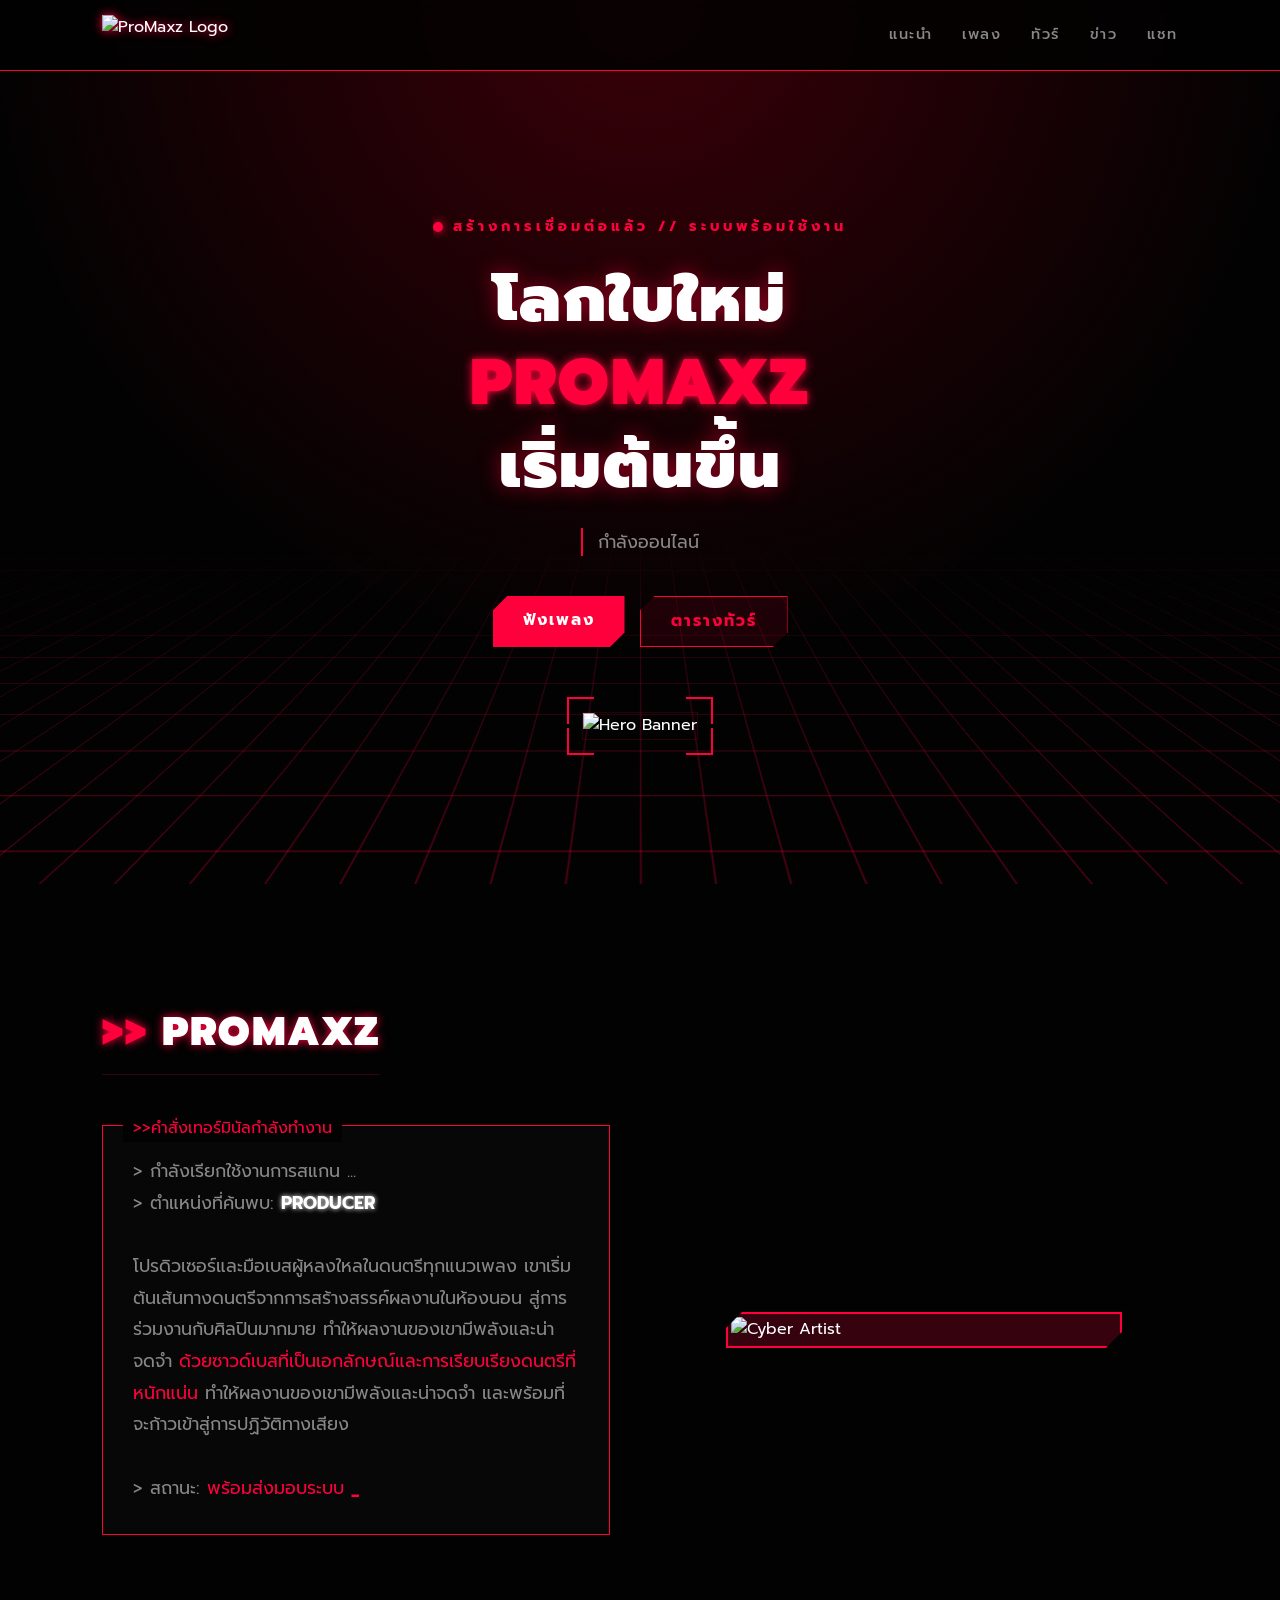
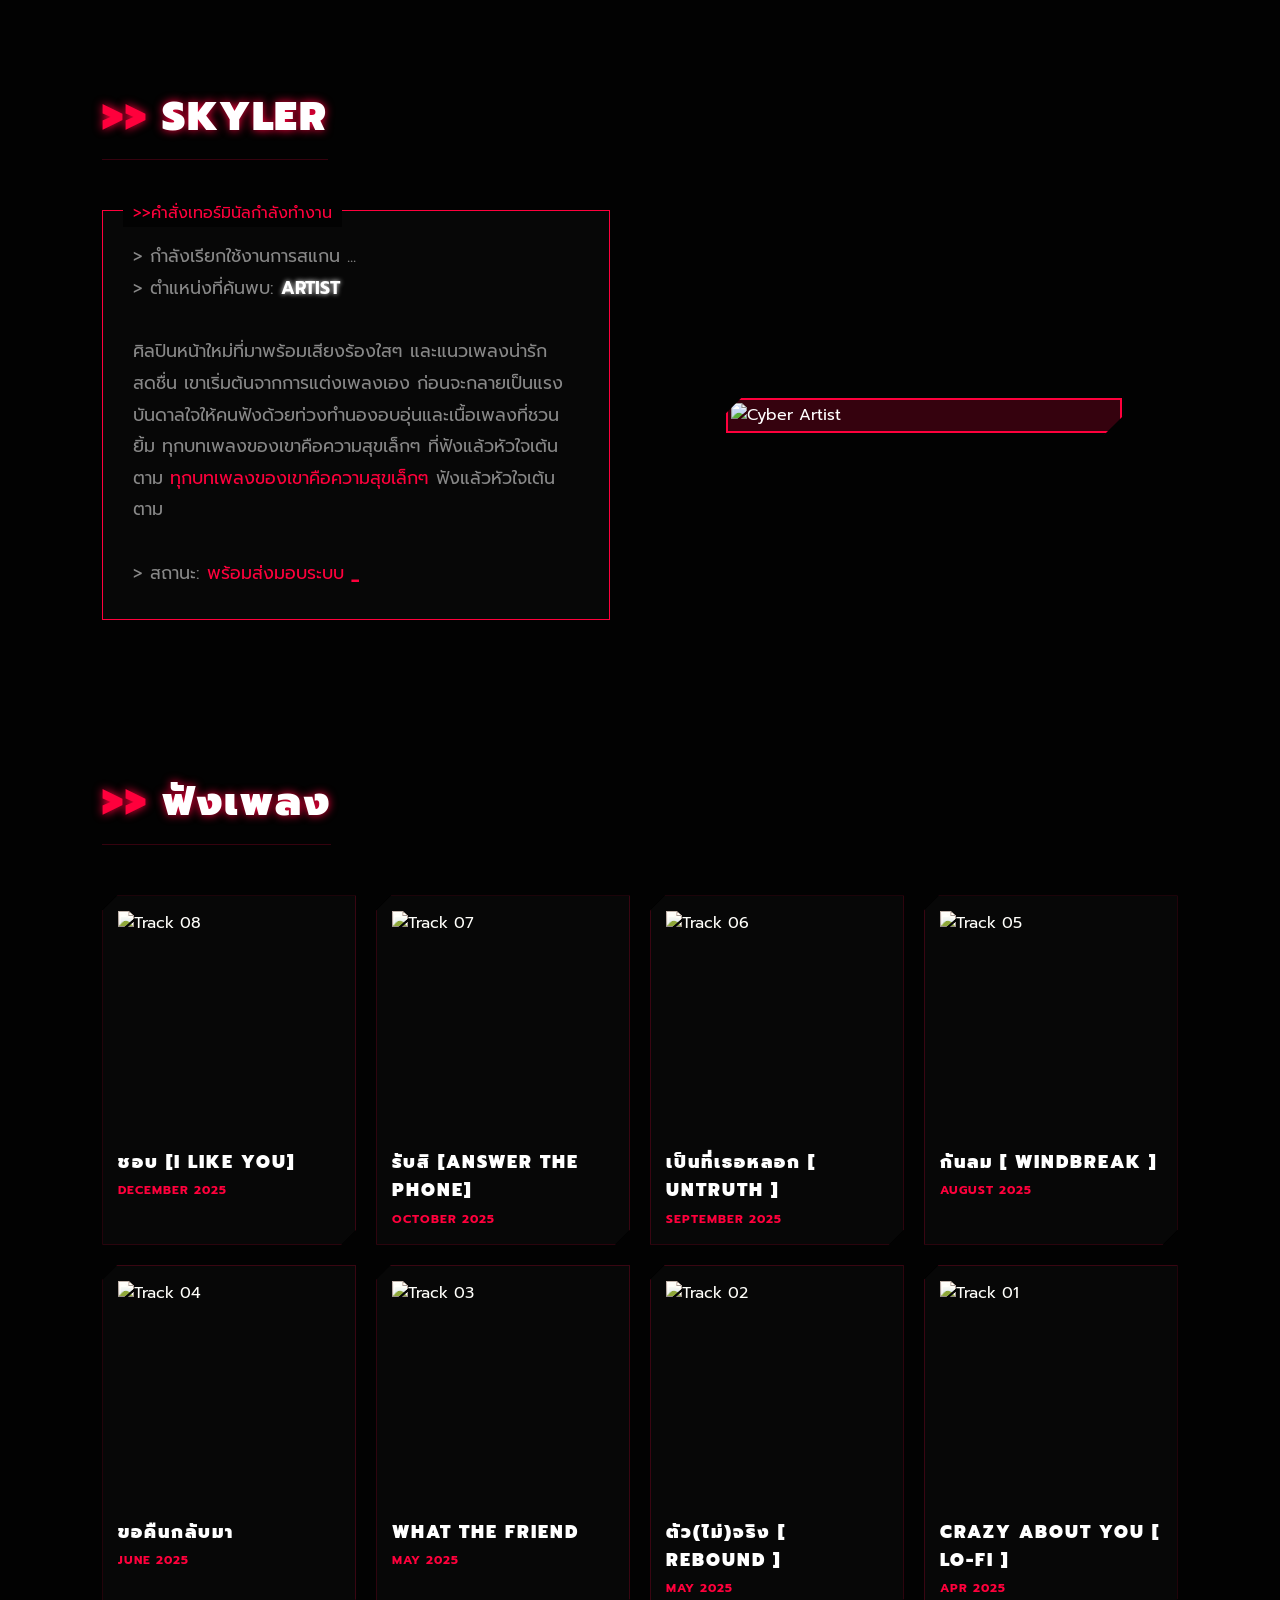
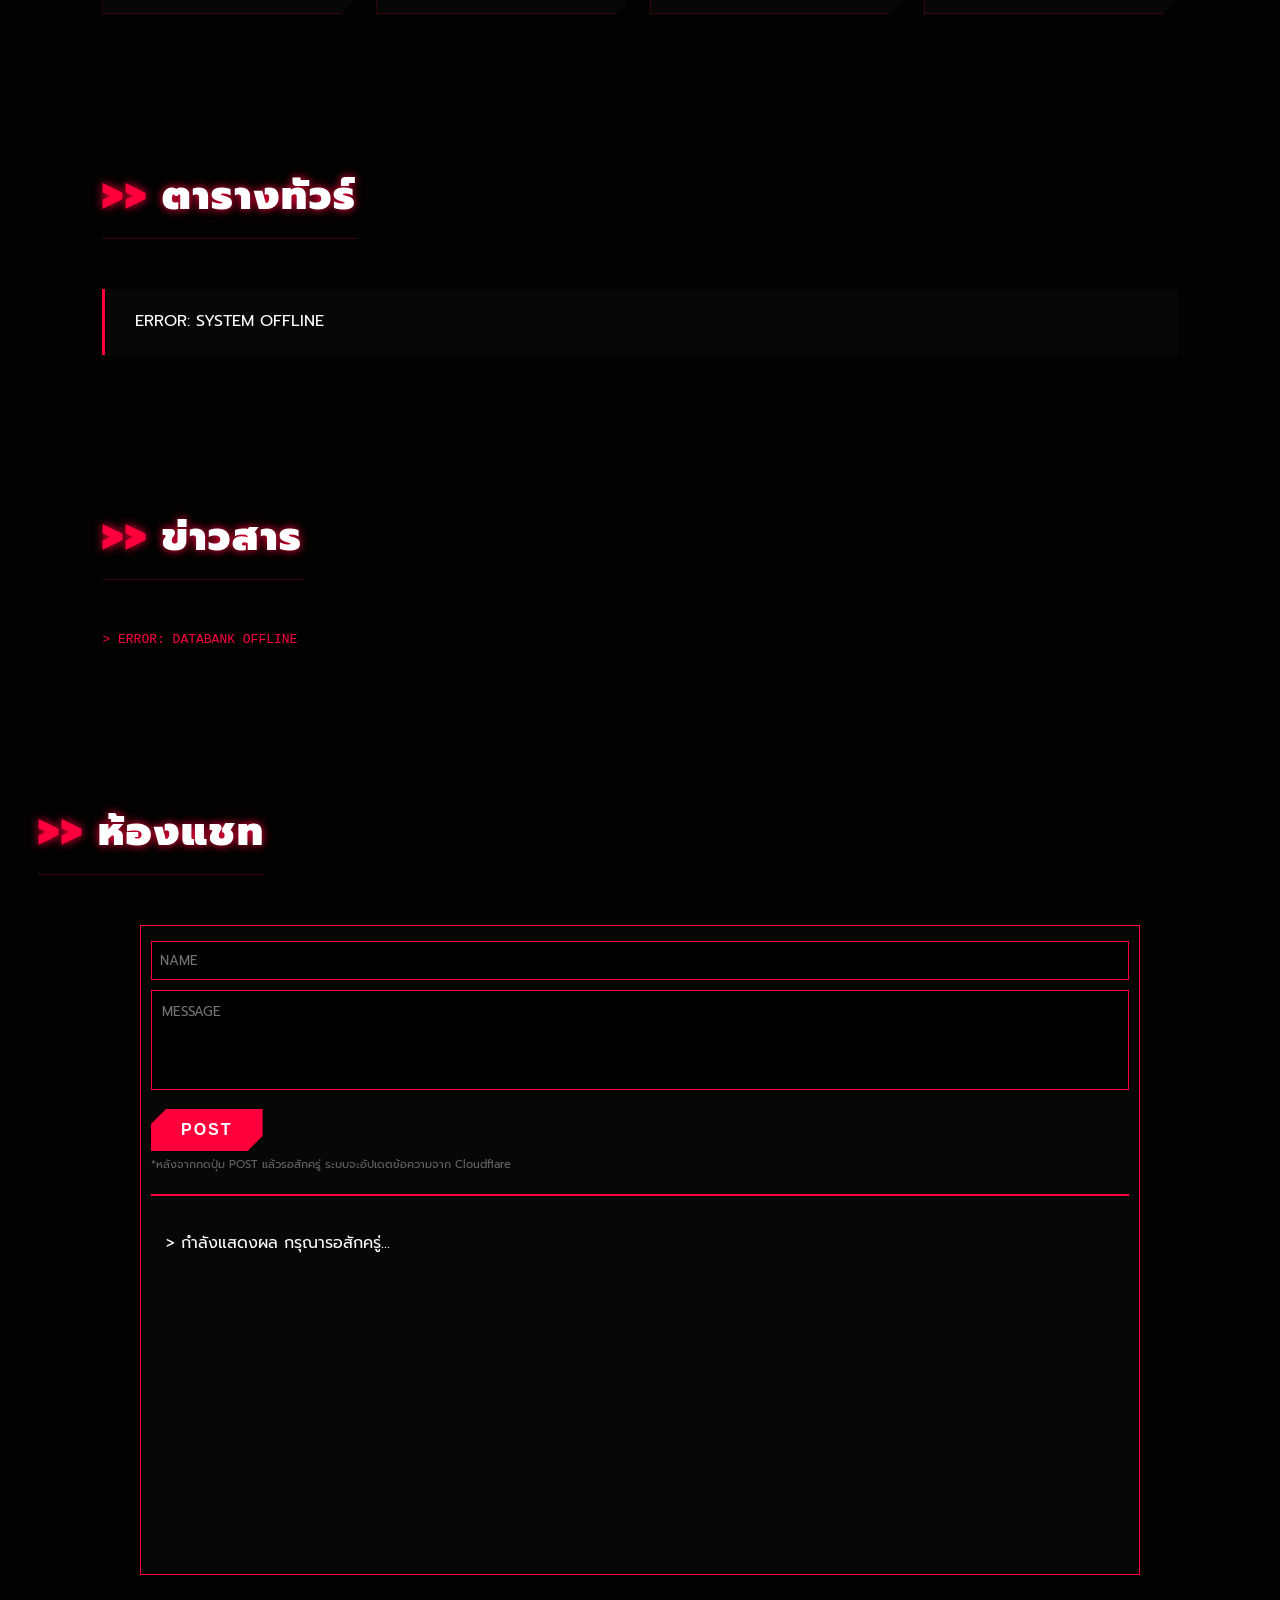
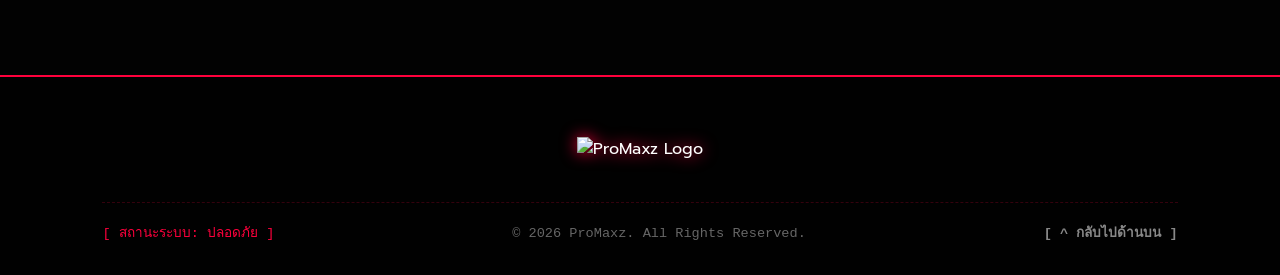
==== commit bfe7770f: "Rollback" ====
--- a/index.html
+++ b/index.html
@@ -1,4 +1,4 @@
-﻿<!DOCTYPE html>
+<!DOCTYPE html>
 <html lang="th">
 <head>
  <meta charset="UTF-8">
@@ -6,11 +6,434 @@
  <title>ProMaxz | Home</title>
  <link rel="icon" href="assets/favicon.png" type="image/png" sizes="32x32">
  <link href="https://fonts.googleapis.com/css2?family=Prompt:wght@300;400;500;700;900&display=swap" rel="stylesheet">
- <link rel="stylesheet" href="styles.css">
+ <style>
+ /* ================= VARIABLES ================= */
+ :root {
+ --bg-void: #020202;
+ --bg-panel: rgba(10, 10, 10, 0.7);
+ --cyber-red: #FF003C;
+ --cyber-red-dim: rgba(255, 0, 60, 0.2);
+ --text-glow: #ffffff;
+ --text-dim: #888888;
+ --font-main: 'Prompt', sans-serif;
+ }
+ .text-red { color: var(--cyber-red); text-shadow: 0 0 10px var(--cyber-red); }
+ 
+/* ================= RESET & BASE ================= */
+ * { margin: 0; padding: 0; box-sizing: border-box; scroll-behavior: smooth; }
+ 
+html, body {
+ background-color: var(--bg-void); 
+ color: var(--text-glow);
+ font-family: var(--font-main); line-height: 1.6;
+ background-image: radial-gradient(circle at 50% 0%, #3a0008 0%, var(--bg-void) 60%);
+ background-attachment: fixed;
+ word-wrap: break-word;
+ word-break: break-word;
+ }
+
+ .main-container { overflow-x: hidden; width: 100%; position: relative; }
+ h1, h2, h3, h4 { font-weight: 900; letter-spacing: 2px; text-transform: uppercase; }
+ a { text-decoration: none; color: inherit; transition: 0.3s; }
+ img { max-width: 100%; display: block; object-fit: cover; }
+
+ /* ================= UTILITIES & BUTTONS ================= */
+ .cyber-btn {
+ display: inline-block; padding: 12px 30px; background: var(--cyber-red);
+ color: #fff; font-weight: 700; font-size: 1rem; text-transform: uppercase;
+ letter-spacing: 2px; cursor: pointer; position: relative; border: none;
+ clip-path: polygon(15px 0, 100% 0, 100% calc(100% - 15px), calc(100% - 15px) 100%, 0 100%, 0 15px);
+ transition: 0.3s;
+ }
+ .cyber-btn:disabled { opacity: 0.5; cursor: not-allowed; } 
+ .cyber-btn:hover:not(:disabled) { background: #fff; color: var(--cyber-red); box-shadow: 0 0 15px var(--cyber-red); }
+ 
+.cyber-btn-outline {
+ background: rgba(255, 0, 60, 0.1); color: var(--cyber-red); border: 1px solid var(--cyber-red);
+ clip-path: polygon(15px 0, 100% 0, 100% calc(100% - 15px), calc(100% - 15px) 100%, 0 100%, 0 15px);
+ }
+ .cyber-btn-outline:hover { background: var(--cyber-red); color: #fff; }
+
+ .section-wrapper { padding: 100px 8% 50px; position: relative; z-index: 10; width: 100%; }
+ 
+.sys-header {
+ font-size: 2.5rem; color: #fff; margin-bottom: 50px;
+ text-shadow: 0 0 10px var(--cyber-red); border-bottom: 1px solid var(--cyber-red-dim);
+ padding-bottom: 10px; display: inline-block;
+ }
+ .sys-header::before { content: '>> '; color: var(--cyber-red); }
+
+ /* ================= NAVBAR ================= */
+ nav {
+ position: fixed; top: 0; width: 100%; padding: 15px 8%;
+ background: rgba(2, 2, 2, 0.85); border-bottom: 1px solid var(--cyber-red);
+ display: flex; justify-content: space-between; align-items: center;
+ z-index: 1000; backdrop-filter: blur(8px);
+ }
+ .logo { display: flex; align-items: center; }
+ .logo img { height: 40px; width: auto; filter: drop-shadow(0 0 5px var(--cyber-red)); }
+ .nav-links { display: flex; gap: 30px; }
+ .nav-links a { font-weight: 500; font-size: 0.9rem; letter-spacing: 1.5px; color: var(--text-dim); }
+ .nav-links a:hover { color: var(--cyber-red); text-shadow: 0 0 5px var(--cyber-red); }
+
+ /* ================= HERO ================= */
+ #hero {
+ height: 100vh; display: flex; flex-direction: column; justify-content: center;
+ padding: 0 8%; position: relative; z-index: 10;
+ }
+ .sys-status {
+ color: var(--cyber-red); font-size: 0.9rem; font-weight: 700; letter-spacing: 4px;
+ margin-bottom: 20px; display: flex; align-items: center; gap: 10px;
+ }
+ .sys-status::before {
+ content: ''; width: 10px; height: 10px; background: var(--cyber-red);
+ border-radius: 50%; box-shadow: 0 0 10px var(--cyber-red);
+ animation: blink 1s infinite;
+ }
+ @keyframes blink { 0%, 100% { opacity: 1; } 50% { opacity: 0.3; } }
+ 
+.hero-title {
+ font-size: clamp(2.5rem, 5vw, 5rem); line-height: 1; margin-bottom: 20px;
+ text-shadow: 0 0 20px rgba(255,0,60,0.5);
+ }
+ .hero-desc {
+ color: var(--text-dim); max-width: 600px; margin-bottom: 40px;
+ font-size: 1.1rem; border-left: 2px solid var(--cyber-red); padding-left: 15px;
+ }
+
+ /* ================= ABOUT ================= */
+ .about-grid { display: grid; grid-template-columns: 1fr 1fr; gap: 60px; align-items: center; }
+ .terminal-box {
+ background: var(--bg-panel); border: 1px solid var(--cyber-red);
+ padding: 30px; position: relative; font-family: monospace;
+ backdrop-filter: blur(5px);
+ }
+ .terminal-box::before {
+ content: '>>คำสั่งเทอร์มินัลกำลังทำงาน'; position: absolute; top: -10px; left: 20px;
+ background: var(--bg-void); padding: 0 10px; color: var(--cyber-red); font-size: 1rem; font-weight: regular; font-family: var(--font-main);
+ }
+ .terminal-text { color: var(--text-dim); font-size: 1.1rem; line-height: 1.8; font-family: var(--font-main); }
+ .terminal-text strong { color: #fff; text-shadow: 0 0 5px var(--text-glow); }
+ .terminal-text .highlight { color: var(--cyber-red); }
+ 
+.about-img {
+ width: 100%; max-width: 400px; height: auto;
+ display: block; margin: 0 auto; padding: 5px; 
+ background: var(--cyber-red-dim); border: 2px solid var(--bg-void); 
+ outline: 2px solid var(--cyber-red); outline-offset: -4px; 
+ clip-path: polygon(20px 0, 100% 0, 100% calc(100% - 20px), calc(100% - 20px) 100%, 0 100%, 0 20px);
+ transition: all 0.4s cubic-bezier(0.175, 0.885, 0.32, 1.275);
+ }
+ .about-img:hover {
+ transform: translateY(-5px) scale(1.03);
+ outline-color: #fff; box-shadow: 0 10px 20px -10px var(--cyber-red);
+ }
+
+ /* ================= MUSIC ================= */
+ .music-grid { display: grid; grid-template-columns: repeat(4, 1fr); gap: 20px; }
+ .data-card {
+ background: var(--bg-panel); border: 1px solid var(--cyber-red-dim);
+ padding: 15px; position: relative; transition: 0.3s;
+ clip-path: polygon(15px 0, 100% 0, 100% calc(100% - 15px), calc(100% - 15px) 100%, 0 100%, 0 15px);
+ backdrop-filter: blur(5px);
+ }
+ .data-card:hover { border-color: var(--cyber-red); box-shadow: 0 0 15px var(--cyber-red-dim); transform: translateY(-5px); }
+ .data-img-wrap { position: relative; margin-bottom: 15px; overflow: hidden; }
+ .data-img-wrap img { width: 100%; height: auto; aspect-ratio: 1/1; filter: contrast(1.2) sepia(0.3) hue-rotate(-20deg); transition: 0.5s; }
+ .data-card:hover .data-img-wrap img { transform: scale(1.05); filter: none; }
+ 
+.data-overlay {
+ position: absolute; top: 0; left: 0; right: 0; bottom: 0;
+ width: 100%; height: 100%; background: rgba(255,0,60,0.2); 
+ opacity: 0; transition: 0.3s; backdrop-filter: blur(2px);
+ }
+ .data-overlay .cyber-btn {
+ position: absolute; top: 50%; left: 50%; transform: translate(-50%, -50%); margin: 0;
+ }
+ .data-card:hover .data-overlay { opacity: 1; }
+ .data-info h3 { font-size: 1.1rem; color: #fff; margin-bottom: 5px; } 
+ .data-meta { color: var(--cyber-red); font-size: 0.75rem; font-weight: 700; letter-spacing: 1px; text-transform: uppercase; }
+
+ /* ================= EVENTS ================= */
+ .coord-list { display: flex; flex-direction: column; gap: 15px; }
+ .coord-item {
+ display: flex; justify-content: space-between; align-items: center;
+ background: var(--bg-panel); border-left: 3px solid var(--cyber-red);
+ padding: 20px 30px; transition: 0.3s; backdrop-filter: blur(5px);
+ font-family: var(--font-main);
+ }
+ .coord-item:hover { background: rgba(255,0,60,0.2); box-shadow: inset 0 0 10px rgba(255,0,60,0.2); }
+ .c-date { font-size: 1.5rem; font-weight: 900; color: var(--cyber-red); width: 120px; font-family: var(--font-main); }
+ .c-details { flex: 1; }
+ .c-title { font-size: 1.2rem; color: #fff; margin-bottom: 5px; font-weight: 900; font-family: var(--font-main); }
+ .c-loc { color: var(--text-dim); font-size: 0.9rem; font-family: var(--font-main); }
+ .c-status { font-family: monospace; color: var(--text-dim); }
+
+ /* ================= NEWS / LOGS ================= */
+ .log-grid { 
+    column-count: 3;          /* จำนวนคอลัมน์ในจอคอมฯ */
+    column-gap: 30px;         /* ระยะห่างระหว่างคอลัมน์ */
+    width: 100%;
+}
+
+.log-card {
+    display: inline-block;    /* สำคัญมาก: ต้องใช้ inline-block เพื่อให้มันไหลต่อกันได้ */
+    width: 100%;              /* กว้างเต็มคอลัมน์ */
+    margin-bottom: 30px;      /* ระยะห่างด้านล่างของการ์ดแต่ละใบ */
+    background: var(--bg-panel); 
+    border: 1px solid var(--cyber-red); 
+    padding: 20px; 
+    backdrop-filter: blur(5px);
+    vertical-align: top;
+    box-sizing: border-box;
+    break-inside: avoid; 
+    page-break-inside: avoid;
+}
+ .log-card:hover { 
+     border-color: #fff; 
+     box-shadow: 0 10px 20px rgba(255, 0, 60, 0.3); 
+     transform: translateY(-5px); 
+ }
+ .log-img { 
+    width: auto;
+    height: auto; 
+    max-height: auto;
+    object-fit: contain; 
+    margin: 0 auto 20px auto;
+    display: block;
+    border: 1px solid rgba(255, 0, 60, 0.2); 
+}
+ .log-id { 
+     font-family: monospace; 
+     color: var(--cyber-red); 
+     font-size: 0.85rem; 
+     margin-bottom: 8px; 
+     display: block; 
+     font-weight: bold;
+ }
+ .log-title { 
+     font-size: 1.5rem;
+     margin-bottom: 12px; 
+     color: #fff; 
+     line-height: 1.3; 
+     font-weight: 900;
+ } 
+ .log-desc { 
+     color: var(--text-dim); 
+     font-size: 0.95rem; 
+     line-height: 1.5; 
+     flex-grow: 1;
+     word-break: normal;
+     overflow-wrap: break-word;
+ }
+
+ /* ================= CHAT SECTION ================= */
+ .chat-container {
+ width: 100%; max-width: 1000px; height: auto; min-height: 400px;
+ margin: 0 auto; background: var(--bg-panel); border: 1px solid var(--cyber-red);
+ display: flex; flex-direction: column; backdrop-filter: blur(5px); 
+ position: relative; padding-bottom: 20px;
+ }
+ .chat-header {
+ background: rgba(255, 0, 60, 0.1); border-bottom: 1px solid var(--cyber-red-dim);
+ padding: 10px 20px; font-family: monospace; color: var(--cyber-red);
+ font-size: 0.85rem; display: flex; justify-content: space-between; font-weight: bold;
+ }
+ 
+ #chatBox > div:nth-child(odd) { background: rgba(255, 255, 255, 0.03); padding: 10px; border-radius: 4px; }
+ #chatBox > div:nth-child(even) { background: transparent; padding: 10px; border-radius: 4px; }
+
+ /* ================= FOOTER ================= */
+ footer {
+ margin-top: 50px; padding: 60px 8% 30px;
+ background: rgba(2, 2, 2, 0.9); border-top: 2px solid var(--cyber-red);
+ text-align: center; position: relative; z-index: 10;
+ }
+ .f-logo-center { margin-bottom: 40px; display: flex; justify-content: center; }
+ .f-logo-center img { height: 25px; width: auto; filter: drop-shadow(0 0 8px var(--cyber-red)); }
+ .sys-end {
+ display: flex; justify-content: space-between; align-items: center;
+ border-top: 1px dashed var(--cyber-red-dim); padding-top: 20px;
+ color: #666; font-family: monospace; font-size: 0.85rem; flex-wrap: wrap; gap: 15px;
+ }
+ .sys-end span.status { color: var(--cyber-red); }
+ .back-top { color: var(--text-dim); cursor: pointer; font-weight: bold; transition: 0.3s; }
+ .back-top:hover { color: var(--cyber-red); text-shadow: 0 0 8px var(--cyber-red); }
+
+ /* ================= ANIMATIONS & EFFECTS ================= */
+ ::-webkit-scrollbar { width: 8px; }
+ ::-webkit-scrollbar-track { background: var(--bg-void); border-left: 1px solid var(--cyber-red-dim); }
+ ::-webkit-scrollbar-thumb { background: var(--cyber-red); border-radius: 4px; }
+ ::-webkit-scrollbar-thumb:hover { background: #fff; box-shadow: 0 0 10px var(--cyber-red); }
+
+ ::selection { background: var(--cyber-red); color: #fff; text-shadow: none; }
+ ::-moz-selection { background: var(--cyber-red); color: #fff; text-shadow: none; }
+
+ .coord-item { position: relative; overflow: hidden; }
+ .coord-item::before {
+ content: ''; position: absolute; top: 0; left: -100%; width: 50%; height: 100%;
+ background: linear-gradient(90deg, transparent, rgba(255, 0, 60, 0.4), transparent);
+ transform: skewX(-20deg); transition: 0.5s; z-index: 1; pointer-events: none;
+ }
+ .coord-item:hover::before { left: 150%; transition: 0.7s ease-in-out; }
+
+ .terminal-text::after {
+ content: ' _'; display: inline-block; color: var(--cyber-red); font-weight: bold;
+ animation: terminalBlink 1s step-end infinite;
+ }
+ @keyframes terminalBlink { 0%, 100% { opacity: 1; } 50% { opacity: 0; } }
+
+ .sys-header { transition: 0.2s; }
+ .sys-header:hover {
+ animation: glitch-skew 0.3s cubic-bezier(0.25, 0.46, 0.45, 0.94) both infinite;
+ color: #fff; text-shadow: -2px 0 var(--cyber-red), 2px 0 #0ff;
+ }
+ @keyframes glitch-skew {
+ 0% { transform: skew(0deg); }
+ 20% { transform: skew(-5deg); }
+ 40% { transform: skew(5deg); }
+ 60% { transform: skew(-2deg); }
+ 80% { transform: skew(2deg); }
+ 100% { transform: skew(0deg); }
+ }
+
+ .hero-title .text-red { animation: neon-flicker 4s infinite alternate; }
+ @keyframes neon-flicker {
+ 0%, 19%, 21%, 23%, 25%, 54%, 56%, 100% { text-shadow: 0 0 5px var(--cyber-red), 0 0 10px var(--cyber-red), 0 0 20px var(--cyber-red); opacity: 1; }
+ 20%, 24%, 55% { text-shadow: none; opacity: 0.5; }
+ }
+
+ .data-card:hover .data-img-wrap img, .log-card:hover .log-img {
+ animation: rgb-split 0.3s cubic-bezier(0.25, 0.46, 0.45, 0.94) both;
+ }
+ @keyframes rgb-split {
+ 0% { filter: drop-shadow(0 0 0 transparent) drop-shadow(0 0 0 transparent); }
+ 50% { filter: drop-shadow(-5px 0 0 rgba(255,0,60,0.8)) drop-shadow(5px 0 0 rgba(0,255,255,0.8)); transform: scale(1.05) translate(2px, -2px); }
+ 100% { filter: drop-shadow(0 0 0 transparent) drop-shadow(0 0 0 transparent); transform: scale(1.05) translate(0, 0); }
+ }
+
+ .data-img-wrap::after {
+ content: ''; position: absolute; top: 0; left: 0; width: 100%; height: 2px;
+ background: rgba(255, 0, 0, 0.8); box-shadow: 0 0 10px rgb(255, 0, 0);
+ opacity: 0; pointer-events: none; transition: opacity 0.3s;
+ }
+ .data-card:hover .data-img-wrap::after { opacity: 1; animation: scanline-vertical 1.5s linear infinite; }
+ @keyframes scanline-vertical { 0% { top: 0%; } 100% { top: 100%; } }
+
+ .cyber-btn { overflow: hidden; } 
+ .cyber-btn::before {
+ content: ''; position: absolute; top: 0; left: -150%; width: 50%; height: 100%;
+ background: rgba(255, 255, 255, 0.3); transform: skewX(-25deg); transition: left 0.5s ease-in-out; pointer-events: none; 
+ }
+ .cyber-btn:hover::before { left: 150%; }
+
+ #hero { position: relative; overflow: hidden; }
+ #hero::after {
+ content: ''; position: absolute; bottom: 0; left: -50%; width: 200%; height: 60%;
+ background-image: linear-gradient(rgba(255, 0, 60, 0.3) 1px, transparent 1px), linear-gradient(90deg, rgba(255, 0, 60, 0.3) 1px, transparent 1px);
+ background-size: 40px 40px; transform: perspective(500px) rotateX(60deg); animation: moveGrid 2s linear infinite; 
+ z-index: -1; pointer-events: none; -webkit-mask-image: linear-gradient(to top, rgba(0,0,0,1), transparent); mask-image: linear-gradient(to top, rgba(0,0,0,1), transparent);
+ }
+ @keyframes moveGrid { 0% { transform: perspective(500px) rotateX(60deg) translateY(0); } 100% { transform: perspective(500px) rotateX(60deg) translateY(40px); } }
+
+ .data-card, .log-card { transition: transform 0.4s cubic-bezier(0.175, 0.885, 0.32, 1.275), box-shadow 0.4s; transform-style: preserve-3d; }
+ .data-card:hover, .log-card:hover { transform: translateY(-10px) scale(1.02) perspective(1000px) rotateX(2deg) rotateY(-2deg); box-shadow: -5px 15px 25px rgba(255, 0, 60, 0.2); z-index: 2; }
+
+ .data-img-wrap::before {
+ content: ''; position: absolute; top: 15px; left: 15px; right: 15px; bottom: 15px; border: 2px solid transparent;
+ background: linear-gradient(to right, #fff 2px, transparent 2px) 0 0, linear-gradient(to right, #fff 2px, transparent 2px) 0 100%, linear-gradient(to left, #fff 2px, transparent 2px) 100% 0, linear-gradient(to left, #fff 2px, transparent 2px) 100% 100%, linear-gradient(to bottom, #fff 2px, transparent 2px) 0 0, linear-gradient(to bottom, #fff 2px, transparent 2px) 100% 0, linear-gradient(to top, #fff 2px, transparent 2px) 0 100%, linear-gradient(to top, #fff 2px, transparent 2px) 100% 100%;
+ background-repeat: no-repeat; background-size: 20px 20px; opacity: 0; transform: scale(1.2); transition: 0.3s cubic-bezier(0.175, 0.885, 0.32, 1.275); z-index: 5; pointer-events: none;
+ }
+ .data-card:hover .data-img-wrap::before { opacity: 1; transform: scale(1); }
+
+ .sys-status { display: inline-flex; overflow: hidden; white-space: nowrap; animation: typingStatus 2.5s steps(40, end); }
+ @keyframes typingStatus { from { max-width: 0; opacity: 0; } to { max-width: 100%; opacity: 1; } }
+
+ .data-card:hover .data-meta { animation: metaGlitch 0.2s linear infinite; }
+ @keyframes metaGlitch {
+ 0% { opacity: 1; transform: translate(0); color: var(--cyber-red); }
+ 20% { opacity: 0.8; transform: translate(-2px, 1px); color: #0ff; }
+ 40% { opacity: 1; transform: translate(2px, -1px); color: var(--cyber-red); }
+ 60% { opacity: 0.9; transform: translate(-1px, 2px); color: #fff; }
+ 80% { opacity: 1; transform: translate(1px, -2px); color: var(--cyber-red); }
+ 100% { opacity: 1; transform: translate(0); color: var(--cyber-red); }
+ }
+
+ /* ================= LAYOUT & HUD CORNERS ================= */
+ .hero-content-wrapper { display: flex; justify-content: space-between; align-items: center; width: 100%; gap: 40px; }
+ .hero-text-side { flex: 1; }
+ .hero-banner-side { flex: 0 1 auto; display: flex; justify-content: flex-end; }
+
+ .banner-frame.hud-corners { position: relative; display: inline-block; padding: 15px; transition: all 0.4s cubic-bezier(0.175, 0.885, 0.32, 1.275); }
+ .banner-frame.hud-corners img {
+ display: block; max-width: 720px; width: 100%; height: auto; border: 1px solid var(--cyber-red-dim);
+ filter: grayscale(40%) contrast(1.2); transition: 0.4s ease;
+ }
+ .banner-frame.hud-corners:hover { transform: translateY(-10px) scale(1.02); }
+ .banner-frame.hud-corners:hover img { filter: grayscale(0%) contrast(1.1); border-color: var(--cyber-red); box-shadow: 0 10px 30px rgba(255, 0, 60, 0.2); }
+
+ .banner-frame.hud-corners::before, .banner-frame.hud-corners::after, .banner-frame.hud-corners .corners-inner::before, .banner-frame.hud-corners .corners-inner::after {
+ content: ''; position: absolute; width: 25px; height: 25px; border: 2px solid var(--cyber-red); transition: 0.3s;
+ }
+ .banner-frame.hud-corners::before { top: 0; left: 0; border-right: none; border-bottom: none; }
+ .banner-frame.hud-corners::after { top: 0; right: 0; border-left: none; border-bottom: none; }
+ .banner-frame.hud-corners .corners-inner::before { bottom: 0; left: 0; border-right: none; border-top: none; }
+ .banner-frame.hud-corners .corners-inner::after { bottom: 0; right: 0; border-left: none; border-top: none; }
+ .banner-frame.hud-corners:hover::before { top: -5px; left: -5px; border-color: #fff; }
+ .banner-frame.hud-corners:hover::after { top: -5px; right: -5px; border-color: #fff; }
+ .banner-frame.hud-corners:hover .corners-inner::before { bottom: -5px; left: -5px; border-color: #fff; }
+ .banner-frame.hud-corners:hover .corners-inner::after { bottom: -5px; right: -5px; border-color: #fff; }
+
+ /* ================= RESPONSIVE ================= */
+ @media (max-width: 1200px) {
+     .music-grid { grid-template-columns: repeat(2, 1fr); }
+     .log-grid { column-count: 2; }
+     .about-grid { grid-template-columns: 1fr; }
+     .coord-item { flex-direction: column; align-items: flex-start; gap: 15px; }
+     .c-date { width: auto; }
+     .cyber-btn { align-self: flex-start; }
+ }
+
+ @media (max-width: 768px) {
+     nav { padding: 15px 5%; flex-direction: column; gap: 15px; }
+     .nav-links { flex-wrap: wrap; justify-content: center; gap: 15px; }
+     .section-wrapper { padding: 80px 5% 40px; }
+     .hero-title { font-size: 2.2rem; }
+     .sys-header { font-size: 1.5rem; display: block; max-width: 100%; }
+     .sys-status { flex-wrap: wrap; line-height: 1.4; letter-spacing: 1px; font-size: 0.8rem;}
+     .terminal-box { padding: 20px 15px; }
+     .terminal-box::before { font-size: 1rem; top: -8px; left: 10px; max-width: 90%; }
+     .music-grid { grid-template-columns: 1fr; }
+     .log-grid { column-count: 1; }
+     .sys-end { flex-direction: column; text-align: center; justify-content: center; }
+     .chat-container { height: 450px; }
+     #chatBox { height: 300px !important; overflow-y: auto !important; } 
+ }
+ 
+ 
+ #hero { height: auto; min-height: 100vh; padding-top: 120px; padding-bottom: 50px; }
+ .hero-content-wrapper { flex-direction: column; text-align: center; gap: 50px; }
+ .hero-text-side { display: flex; flex-direction: column; align-items: center; }
+ .sys-status { justify-content: center; }
+ .hero-banner-side { width: 100%; justify-content: center; }
+ /* ================= ขยายกรอบแชทให้กว้างและยาวลงข้างล่าง ================= */
+     #chat.section-wrapper { padding-left: 3%; padding-right: 3%; }
+     .chat-container { 
+         padding: 15px 10px !important; 
+         height: 650px !important; /* เพิ่มความสูงรวมของกล่องแชทให้ยาวลงมา */
+     }
+     #chatBox { 
+         height: 450px !important; /* เพิ่มพื้นที่แสดงข้อความให้ยาวขึ้น */
+         overflow-y: auto !important; 
+     } 
+
+ 
+ </style>
 </head>
 <body>
 
 <div class="main-container">
+
  <nav>
  <div class="logo">
  <a href="index.html"><img src="assets/main_logo.png" alt="ProMaxz Logo"></a>
@@ -29,7 +452,7 @@
  <div class="hero-text-side">
  <div class="sys-status">สร้างการเชื่อมต่อแล้ว // ระบบพร้อมใช้งาน</div>
  <h1 class="hero-title" style="line-height: 1.3;">โลกใบใหม่<br><span class="text-red">PROMAXZ</span><br>เริ่มต้นขึ้น
- </h1>
+</h1>
  <p class="hero-desc">กำลังออนไลน์</p>
  <div style="display: flex; gap: 15px; flex-wrap: wrap;">
  <a href="#music" class="cyber-btn">ฟังเพลง</a>
@@ -39,12 +462,13 @@
  <div class="hero-banner-side">
  <div class="banner-frame hud-corners">
  <div class="corners-inner">
- <img src="assets/slideshow-1.jpg" alt="Hero Banner" class="hero-banner-image" data-image="assets/slideshow-1.jpg">
+ <img src="assets/slideshow-1.jpg" alt="Hero Banner" style="cursor: pointer;" onclick="openModal(this.src)">
  </div>
  </div>
  </div>
  </div>
  </header>
+
  <section id="about" class="section-wrapper">
  <h2 class="sys-header">ProMaxz</h2>
  <div class="about-grid">
@@ -52,7 +476,8 @@
  <p class="terminal-text">
  > กำลังเรียกใช้งานการสแกน ...<br>
  > ตำแหน่งที่ค้นพบ: <strong>PRODUCER</strong><br><br>
- โปรดิวเซอร์และมือเบสผู้หลงใหลในดนตรีทุกแนวเพลง เขาเริ่มต้นเส้นทางดนตรีจากการสร้างสรรค์ผลงานในห้องนอน สู่การร่วมงานกับศิลปินมากมาย ทำให้ผลงานของเขามีพลังและน่าจดจำ ด้วยซาวด์เบสที่เป็นเอกลักษณ์และการเรียบเรียงดนตรีที่หนักแน่น ทำให้ผลงานของเขามีพลังและน่าจดจำ และพร้อมที่จะก้าวเข้าสู่การปฏิวัติทางเสียง<br><br>
+ โปรดิวเซอร์และมือเบสผู้หลงใหลในดนตรีทุกแนวเพลง เขาเริ่มต้นเส้นทางดนตรีจากการสร้างสรรค์ผลงานในห้องนอน สู่การร่วมงานกับศิลปินมากมาย ทำให้ผลงานของเขามีพลังและน่าจดจำ <span class="highlight">ด้วยซาวด์เบสที่เป็นเอกลักษณ์และการเรียบเรียงดนตรีที่หนักแน่น</span>
+ ทำให้ผลงานของเขามีพลังและน่าจดจำ และพร้อมที่จะก้าวเข้าสู่การปฏิวัติทางเสียง<br><br>
  > สถานะ: <span class="highlight">พร้อมส่งมอบระบบ</span>
  </p>
  </div>
@@ -61,7 +486,7 @@
  </div>
  </div>
  </section>
- 
+
  <section id="about2" class="section-wrapper">
  <h2 class="sys-header">SKYLER</h2>
  <div class="about-grid">
@@ -79,11 +504,11 @@
  </div>
  </div>
  </section>
- 
+
  <section id="music" class="section-wrapper">
  <h2 class="sys-header">ฟังเพลง</h2>
  <div class="music-grid">
-  
+ 
  <div class="data-card">
  <div class="data-img-wrap">
  <img src="assets/single8.png" alt="Track 08">
@@ -96,7 +521,7 @@
  <div class="data-meta">December 2025</div>
  </div>
  </div>
- 
+
  <div class="data-card">
  <div class="data-img-wrap">
  <img src="assets/single7.jpg" alt="Track 07">
@@ -109,7 +534,7 @@
  <div class="data-meta">October 2025</div>
  </div>
  </div>
- 
+
  <div class="data-card">
  <div class="data-img-wrap">
  <img src="assets/single6.png" alt="Track 06">
@@ -122,7 +547,7 @@
  <div class="data-meta">September 2025</div>
  </div>
  </div>
- 
+
  <div class="data-card">
  <div class="data-img-wrap">
  <img src="assets/single5.png" alt="Track 05">
@@ -135,7 +560,7 @@
  <div class="data-meta">August 2025</div>
  </div>
  </div>
- 
+
  <div class="data-card">
  <div class="data-img-wrap">
  <img src="assets/single-4.jpg" alt="Track 04">
@@ -148,7 +573,7 @@
  <div class="data-meta">June 2025</div>
  </div>
  </div>
- 
+
  <div class="data-card">
  <div class="data-img-wrap">
  <img src="assets/single3.jpg" alt="Track 03">
@@ -161,7 +586,7 @@
  <div class="data-meta">May 2025</div>
  </div>
  </div>
- 
+
  <div class="data-card">
  <div class="data-img-wrap">
  <img src="assets/single2.jpg" alt="Track 02">
@@ -174,7 +599,7 @@
  <div class="data-meta">May 2025</div>
  </div>
  </div>
- 
+
  <div class="data-card">
  <div class="data-img-wrap">
  <img src="assets/single1.jpg" alt="Track 01">
@@ -187,10 +612,10 @@
  <div class="data-meta">Apr 2025</div>
  </div>
  </div>
- 
+
  </div>
  </section>
- 
+
  <section id="events" class="section-wrapper">
     <h2 class="sys-header">ตารางทัวร์</h2>
     <div class="coord-list" id="event-container">
@@ -199,35 +624,39 @@
         </div>
     </div>
  </section>
- 
+
  <section id="news" class="section-wrapper">
     <h2 class="sys-header">ข่าวสาร</h2>
     <div class="log-grid" id="news-container">
         <div style="color: var(--cyber-red); font-family: monospace;">> กำลังโหลดข่าว กรุณารอสักครู่...</div>
     </div>
- </section>
- 
+</section>
+
  <section id="chat" class="section-wrapper">
  <h2 class="sys-header">ห้องแชท</h2>
  <div class="chat-container" style="padding: 20px;">
- <div class="input-area">
+ <!-- ส่วนพิมพ์ข้อความ -->
+ <div class="input-area" style="border-bottom: 2px solid #FF003C; padding-bottom: 20px; margin-bottom: 20px;">
+ 
+ <!-- ช่องใส่รหัสสำหรับ Admin (เอากลับมาแล้ว) -->
  <div id="adminPanel" style="display:none; margin-bottom:10px;">
-    <input type="password" id="adminPass" class="field-input" placeholder="ENTER_ACCESS_CODE" style="color: var(--cyber-red);">
- </div>
- 
- <input type="text" id="chatName" class="field-input" placeholder="NAME">
- <textarea id="chatMsg" class="field-textarea" placeholder="MESSAGE"></textarea>
- 
- <button id="postBtn" class="cyber-btn" style="margin-top:10px;">POST</button>
- <p class="form-note">*หลังจากกดปุ่ม POST แล้วรอสักครู่ ระบบจะอัปเดตข้อความจาก Cloudflare</p>
- </div>
- 
- <div id="chatBox" class="chat-message-box">
+    <input type="password" id="adminPass" placeholder="ENTER_ACCESS_CODE" style="width:100%; background:#000; border:1px solid #FF003C; color:#FF003C; padding:8px; font-family: 'Prompt', sans-serif;">
+ </div>
+ 
+ <input type="text" id="chatName" placeholder="NAME" style="width:100%; background:#000; border:1px solid #FF003C; color:#fff; padding:8px; margin-bottom:10px; font-family: 'Prompt', sans-serif;">
+ <textarea id="chatMsg" placeholder="MESSAGE" style="width:100%; height:100px; background:#000; border:1px solid #FF003C; color:#fff; padding:10px; resize:none; box-sizing:border-box; outline:none; font-family: 'Prompt', sans-serif;"></textarea>
+ 
+ <button id="postBtn" onclick="postMsg()" class="cyber-btn" style="margin-top:10px;">POST</button>
+ <p style="font-size: 0.7rem; color: #666; margin-top: 5px; font-family: 'Prompt', sans-serif;">*หลังจากกดปุ่ม POST แล้วรอสักครู่ ระบบจะอัปเดตข้อความจาก Cloudflare</p>
+ </div>
+
+ <!-- ส่วนแสดงผลข้อความ -->
+ <div id="chatBox" style="padding:15px; overflow-y:visible; height:auto; font-family:'Prompt', sans-serif; color:#fff;">
  > กำลังแสดงผล กรุณารอสักครู่...
  </div>
  </div>
  </section>
- 
+
  <footer>
  <div class="f-logo-center">
  <img src="assets/main_logo.png" alt="ProMaxz Logo">
@@ -238,11 +667,193 @@
  <a href="#hero" class="back-top">[ ^ กลับไปด้านบน ]</a>
  </div>
  </footer>
- 
+
 </div>
-<div id="imageModal" class="modal-backdrop">
-    <img id="modalImg" class="modal-image" alt="Expanded view">
+<!-- Lightbox Modal สำหรับขยายภาพ (คลิกพื้นที่ว่างเพื่อปิด) -->
+<div id="imageModal" onclick="closeModal()" style="display:none; position:fixed; z-index:9999; top:0; left:0; width:100%; height:100%; background:rgba(0,0,0,0.9); justify-content:center; align-items:center; backdrop-filter: blur(5px); cursor:pointer;">
+    <!-- ใส่ onclick="event.stopPropagation()" เพื่อป้องกันไม่ให้คลิกโดนรูปแล้วรูปปิดตาม -->
+    <img id="modalImg" onclick="event.stopPropagation()" style="max-width:90%; max-height:85vh; border:2px solid var(--cyber-red); box-shadow:0 0 30px var(--cyber-red); cursor:default;">
 </div>
-<script src="app.js" defer></script>
+<script>
+    const API_URL = '/api'; 
+
+    // ==========================================
+    // ส่วนที่ 1: ระบบตารางทัวร์ (EVENTS)
+    // ==========================================
+    async function loadTour() {
+        const container = document.getElementById('event-container');
+        try {
+            const res = await fetch(API_URL + '/events');
+            const data = await res.json();
+            
+            if(data && data.length > 0) {
+                container.innerHTML = data.map(event => {
+                    // เช็คว่าลิงก์มีค่าไหม และไม่ใช่เครื่องหมาย - หรือเว้นว่าง
+                    let isValidLink = event.link && event.link.trim() !== '' && event.link.trim() !== '-';
+                    
+                    // ถ้าลิงก์จริงให้โชว์ปุ่ม ACCESS ถ้าไม่มีให้โชว์ปุ่มเทาๆ กดไม่ได้
+                    let linkBtn = isValidLink 
+                        ? `<a href="${event.link}" target="_blank" class="cyber-btn">ACCESS</a>`
+                        : `<button class="cyber-btn" disabled style="opacity: 0.3; cursor: not-allowed; border: 1px solid var(--cyber-red-dim); background: transparent; color: #888;">UNAVAILABLE</button>`;
+
+                    return `
+                    <div class="coord-item">
+                        <div class="c-date">${event.date}</div>
+                        <div class="c-details">
+                            <h3 class="c-title">${event.title}</h3>
+                            <div class="c-loc">${event.location}</div>
+                        </div>
+                        <div style="display:flex; align-items:center;">
+                            ${linkBtn}
+                        </div>
+                    </div>
+                    `;
+                }).join('');
+            } else {
+                container.innerHTML = '<div class="coord-item">ERROR: NO TARGETS FOUND</div>';
+            }
+        } catch(e) { 
+            container.innerHTML = '<div class="coord-item">ERROR: SYSTEM OFFLINE</div>'; 
+        }
+    }
+
+    // ==========================================
+    // ส่วนที่ 2: ระบบดึงข้อมูลข่าว (NEWS)
+    // ==========================================
+    async function loadNews() {
+        const container = document.getElementById('news-container');
+        try {
+            const res = await fetch(API_URL + '/news');
+            const data = await res.json();
+            
+            if(data && data.length > 0) {
+                container.innerHTML = data.slice(0, 6).map(news => {
+                    // เช็คลิงก์ของหน้าข่าว (ถ้าคุณเพิ่มระบบใส่ลิงก์เข้ามาแล้ว)
+                    let isValidLink = news.link && news.link.trim() !== '' && news.link.trim() !== '-';
+                    
+                    // สลับ Tag ถ้ามีลิงก์ให้เป็น <a> ถาไม่มีให้เป็น <div> ธรรมดา
+                    let tag = isValidLink ? 'a' : 'div';
+                    let hrefAttr = isValidLink ? `href="${news.link}"` : '';
+                    let cursorStyle = isValidLink ? 'cursor: pointer;' : 'cursor: default;';
+                    let readMoreText = isValidLink ? `<span style="color: var(--cyber-red); font-size: 0.85rem; font-weight: bold; margin-top: 15px; display: block;">[ READ MORE >> ]</span>` : '';
+
+                    return `
+                    <div style="display: flex; flex-direction: column;">
+                        <${tag} ${hrefAttr} class="log-card" style="text-decoration: none; ${cursorStyle}">
+                            <img src="${news.img_url}" class="log-img" alt="News Image" onerror="this.src='assets/main_logo.png'">
+                            <span class="log-id">LOG_ID: ${news.log_id}</span>
+                            <h3 class="log-title">${news.title}</h3>
+                            <p class="log-desc">${news.description}</p>
+                            ${readMoreText}
+                        </${tag}>
+                    </div>
+                    `;
+                }).join('');
+            } else {
+                container.innerHTML = '<div style="color:#888; font-family: monospace;">> NO LOGS FOUND.</div>';
+            }
+        } catch(e) { 
+            container.innerHTML = '<div style="color:var(--cyber-red); font-family: monospace;">> ERROR: DATABANK OFFLINE</div>'; 
+        }
+    }
+
+    // ==========================================
+    // ส่วนที่ 3: ระบบแชท (NEXUS_COMM)
+    // ==========================================
+    async function loadMessages() {
+        try {
+            const res = await fetch(API_URL + '/chat');
+            const data = await res.json();
+            
+            document.getElementById('chatBox').innerHTML = data.map(r => {
+                const date = new Date(r.timestamp);
+                const dateStr = date.toLocaleDateString('th-TH', { day: '2-digit', month: '2-digit', year: '2-digit' });
+                const timeStr = date.toLocaleTimeString('th-TH', { hour: '2-digit', minute: '2-digit' });
+                
+                return `
+                <div style="margin-bottom:10px; font-size: 0.9rem;">
+                    <span style="color:#888; font-family: monospace; font-size: 0.75rem;">[${dateStr} ${timeStr}]</span>
+                    <span style="color:#FF003C; font-weight:bold;">${r.name}:</span> 
+                    <span>${r.message}</span>
+                </div>
+                `;
+            }).join('');
+        } catch(e) {}
+    }
+
+    async function postMsg() {
+        const nameInput = document.getElementById('chatName');
+        const msgInput = document.getElementById('chatMsg');
+        const adminPassInput = document.getElementById('adminPass'); 
+        const adminPanel = document.getElementById('adminPanel'); 
+        const postBtn = document.getElementById('postBtn');
+
+        const name = nameInput.value.trim();
+        const msg = msgInput.value.trim();
+        const pass = adminPassInput ? adminPassInput.value.trim() : ""; 
+
+        if(!name || !msg) return alert("> ERROR: FIELDS_REQUIRED");
+
+        if (name.toUpperCase() === "PROMAXZ" || name.toUpperCase() === "ADMIN") {
+            if (adminPanel && adminPanel.style.display === 'none') {
+                adminPanel.style.display = 'block';
+                return alert("กรุณาระบุรหัสยืนยันตัวตน " + name);
+            }
+            if (!pass) {
+                return alert("กรุณาใส่รหัสผ่านก่อนโพสต์ครับ");
+            }
+        }
+
+        postBtn.innerText = "UPLOADING...";
+        postBtn.disabled = true;
+
+        try {
+            const response = await fetch(API_URL + '/chat', {
+                method: 'POST',
+                headers: { 'Content-Type': 'application/json' },
+                body: JSON.stringify({ name: name, message: msg, adminPass: pass }) 
+            });
+            const result = await response.json();
+            
+            if (result.error) {
+                alert("ACCESS DENIED: " + result.error);
+            } else {
+                msgInput.value = ''; 
+                if(adminPassInput) adminPassInput.value = ''; 
+                if(adminPanel) adminPanel.style.display = 'none'; 
+            }
+        } catch (error) {
+            alert("> ERROR: SYSTEM_ERROR");
+        }
+        
+        postBtn.innerText = "POST";
+        postBtn.disabled = false;
+        loadMessages(); 
+    }
+
+    document.addEventListener("DOMContentLoaded", () => {
+        loadTour();
+        loadNews();
+        loadMessages();
+        setInterval(loadMessages, 5000);
+    });
+    // เปิด Modal แสดงรูปใหญ่
+    function openModal(imgSrc) {
+        const modal = document.getElementById('imageModal');
+        const modalImg = document.getElementById('modalImg');
+        modal.style.display = 'flex';
+        modalImg.src = imgSrc;
+    }
+
+    // ปิด Modal
+    function closeModal() {
+        document.getElementById('imageModal').style.display = 'none';
+    }
+
+    // กดปุ่ม Esc บนคีย์บอร์ดเพื่อปิดภาพได้ด้วย
+    document.addEventListener('keydown', (e) => {
+        if (e.key === 'Escape') closeModal();
+    });
+</script>
 </body>
-</html>
+</html>
